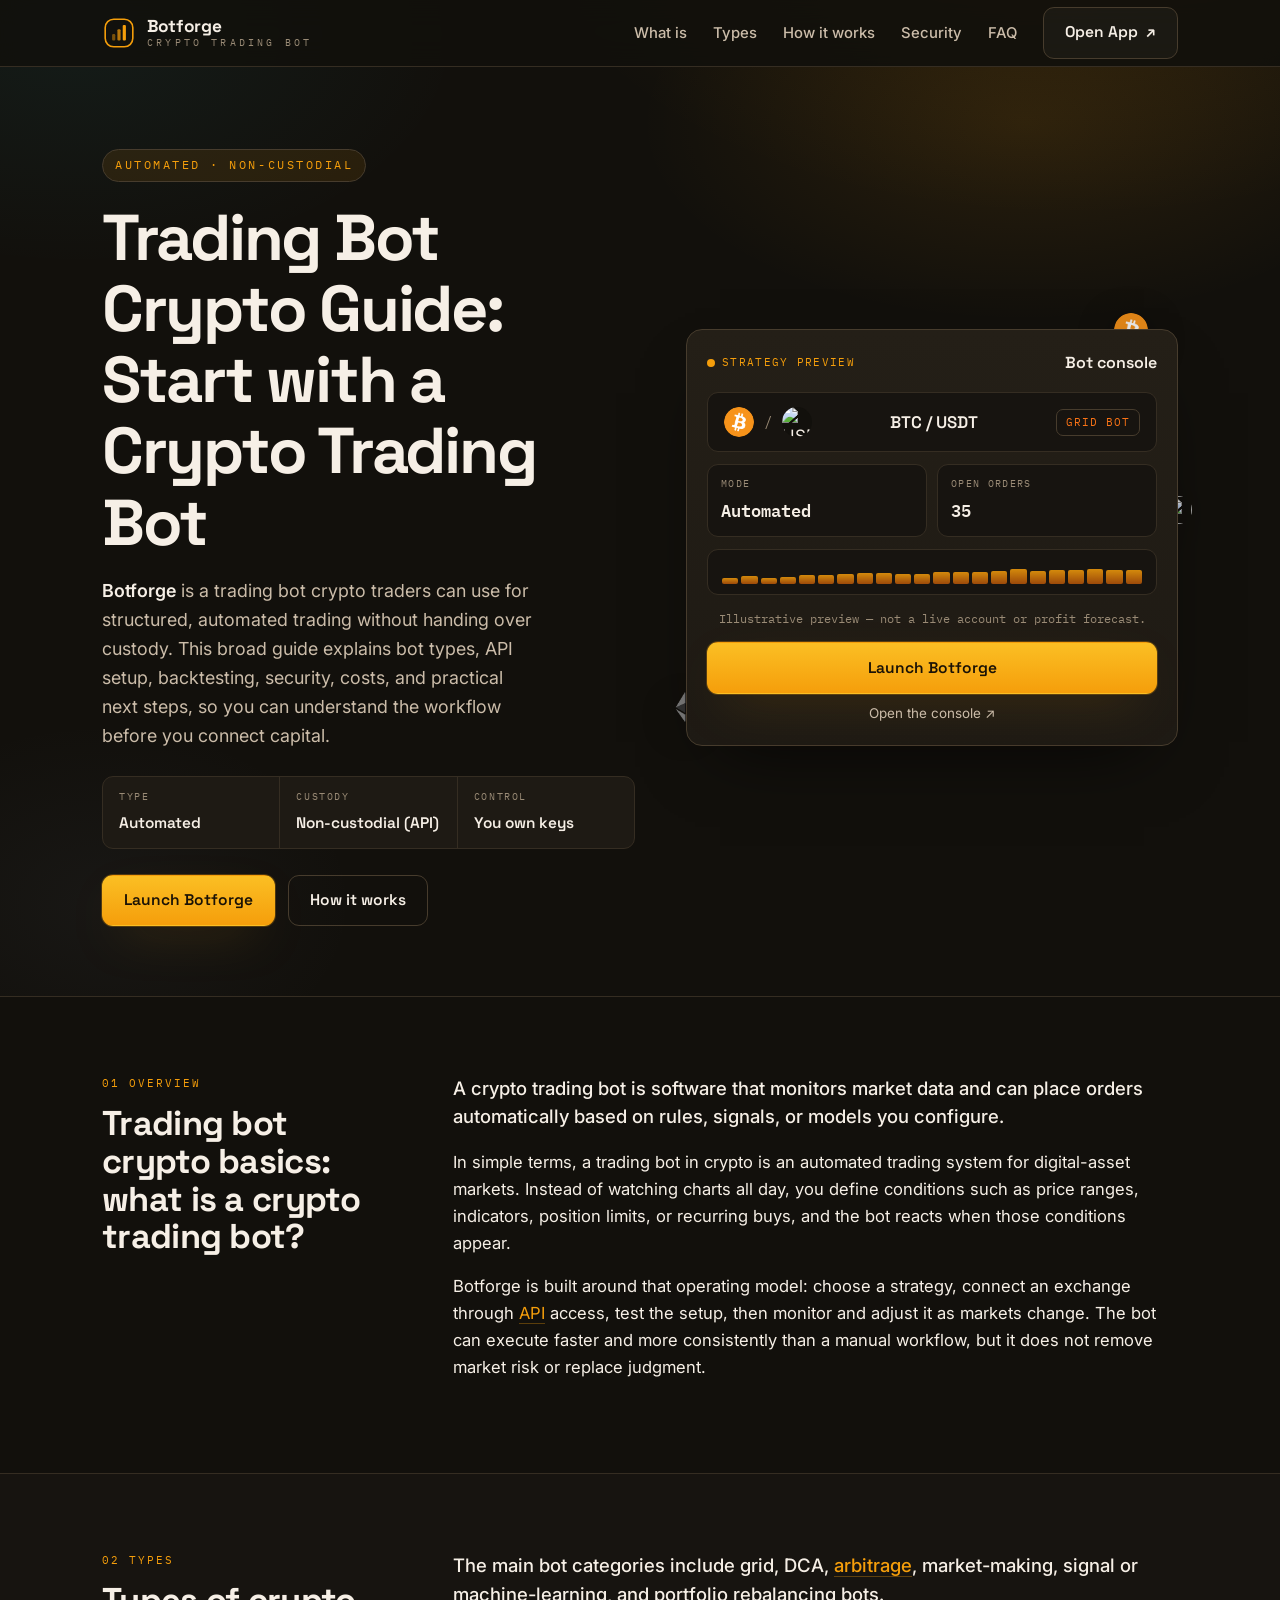
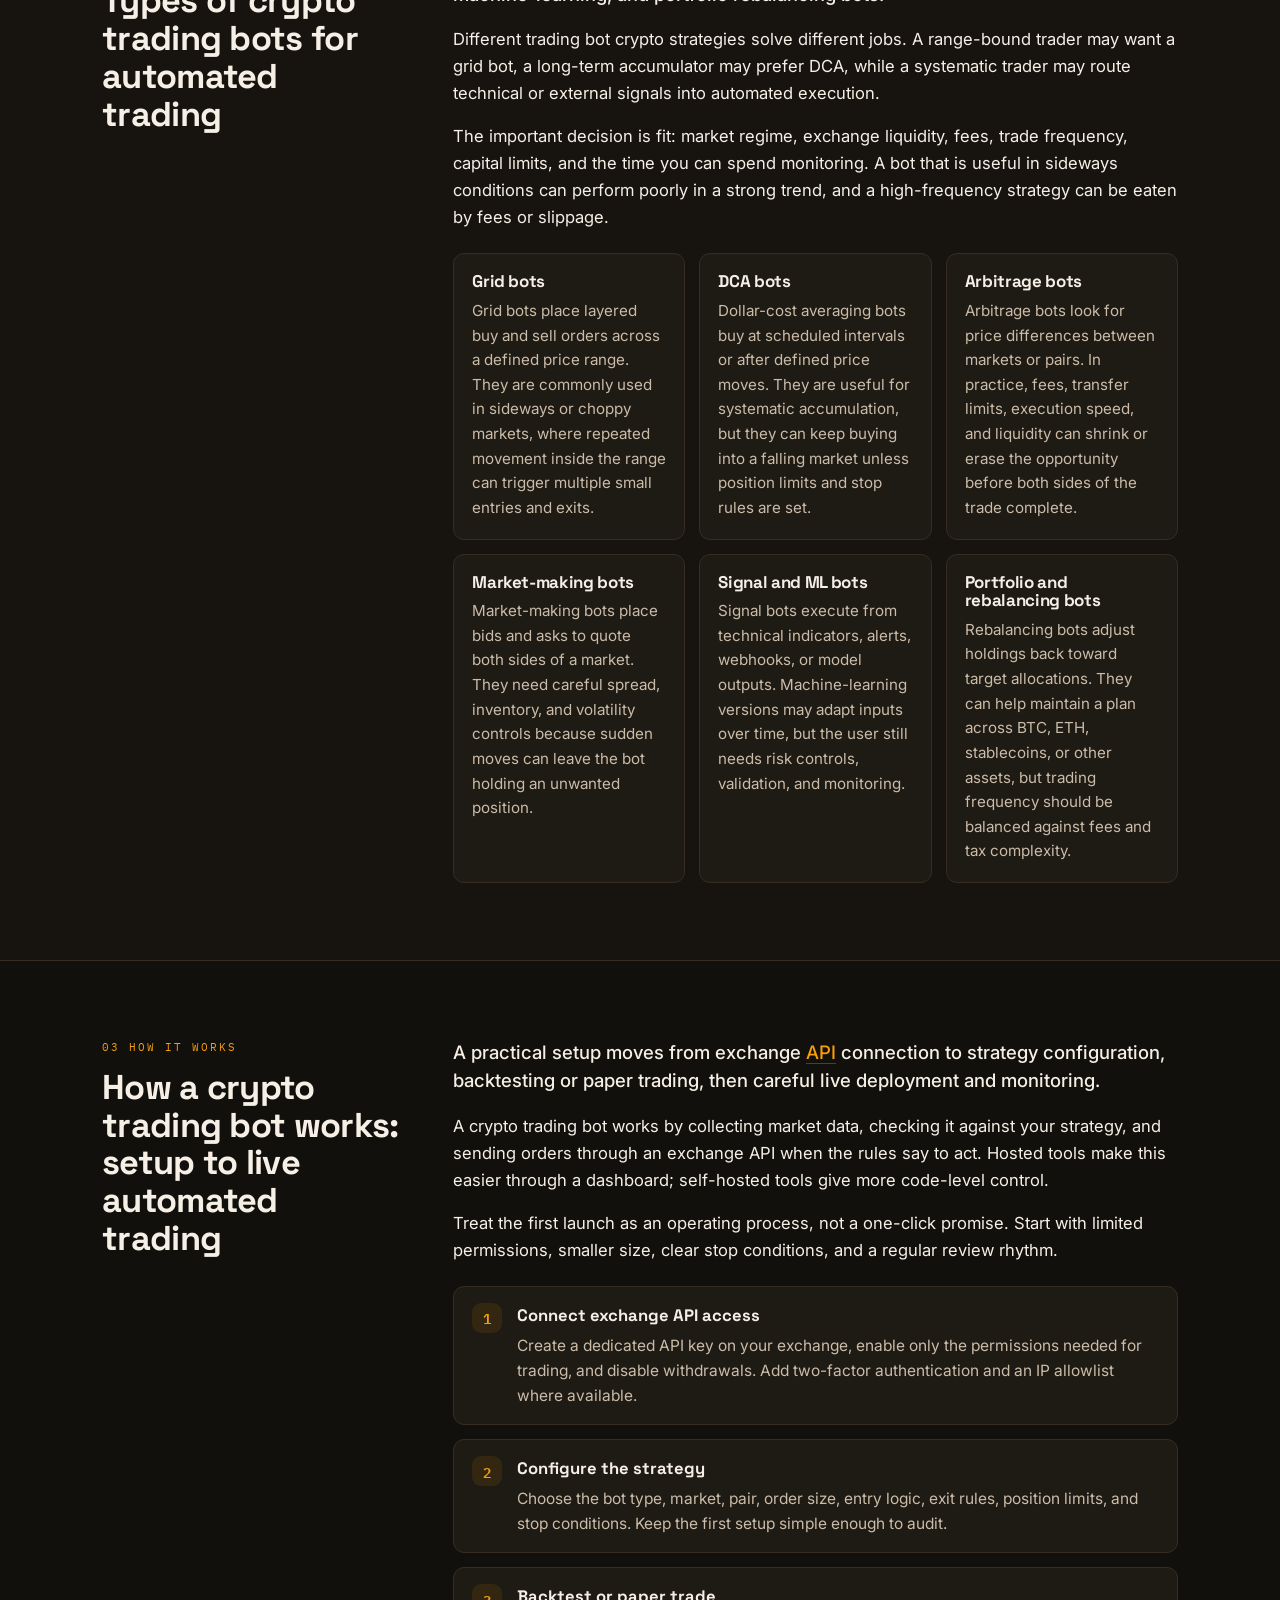
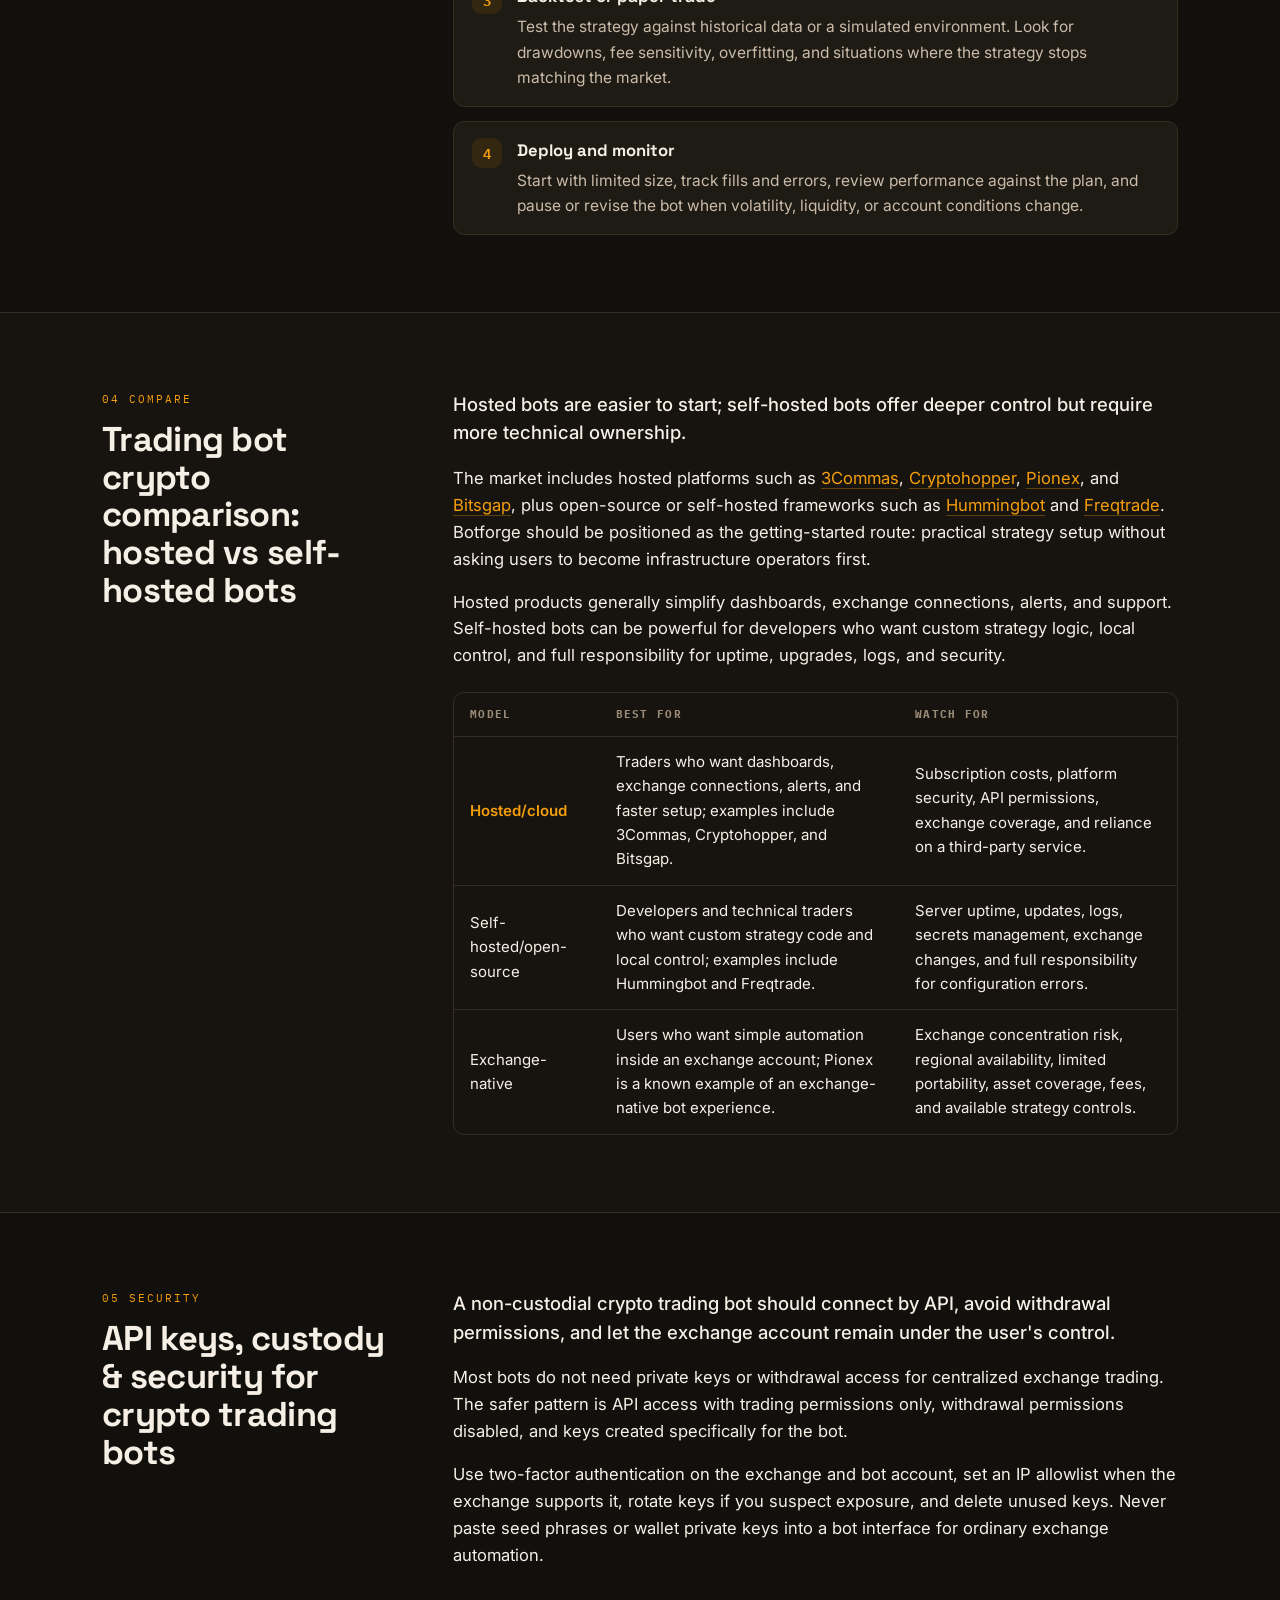
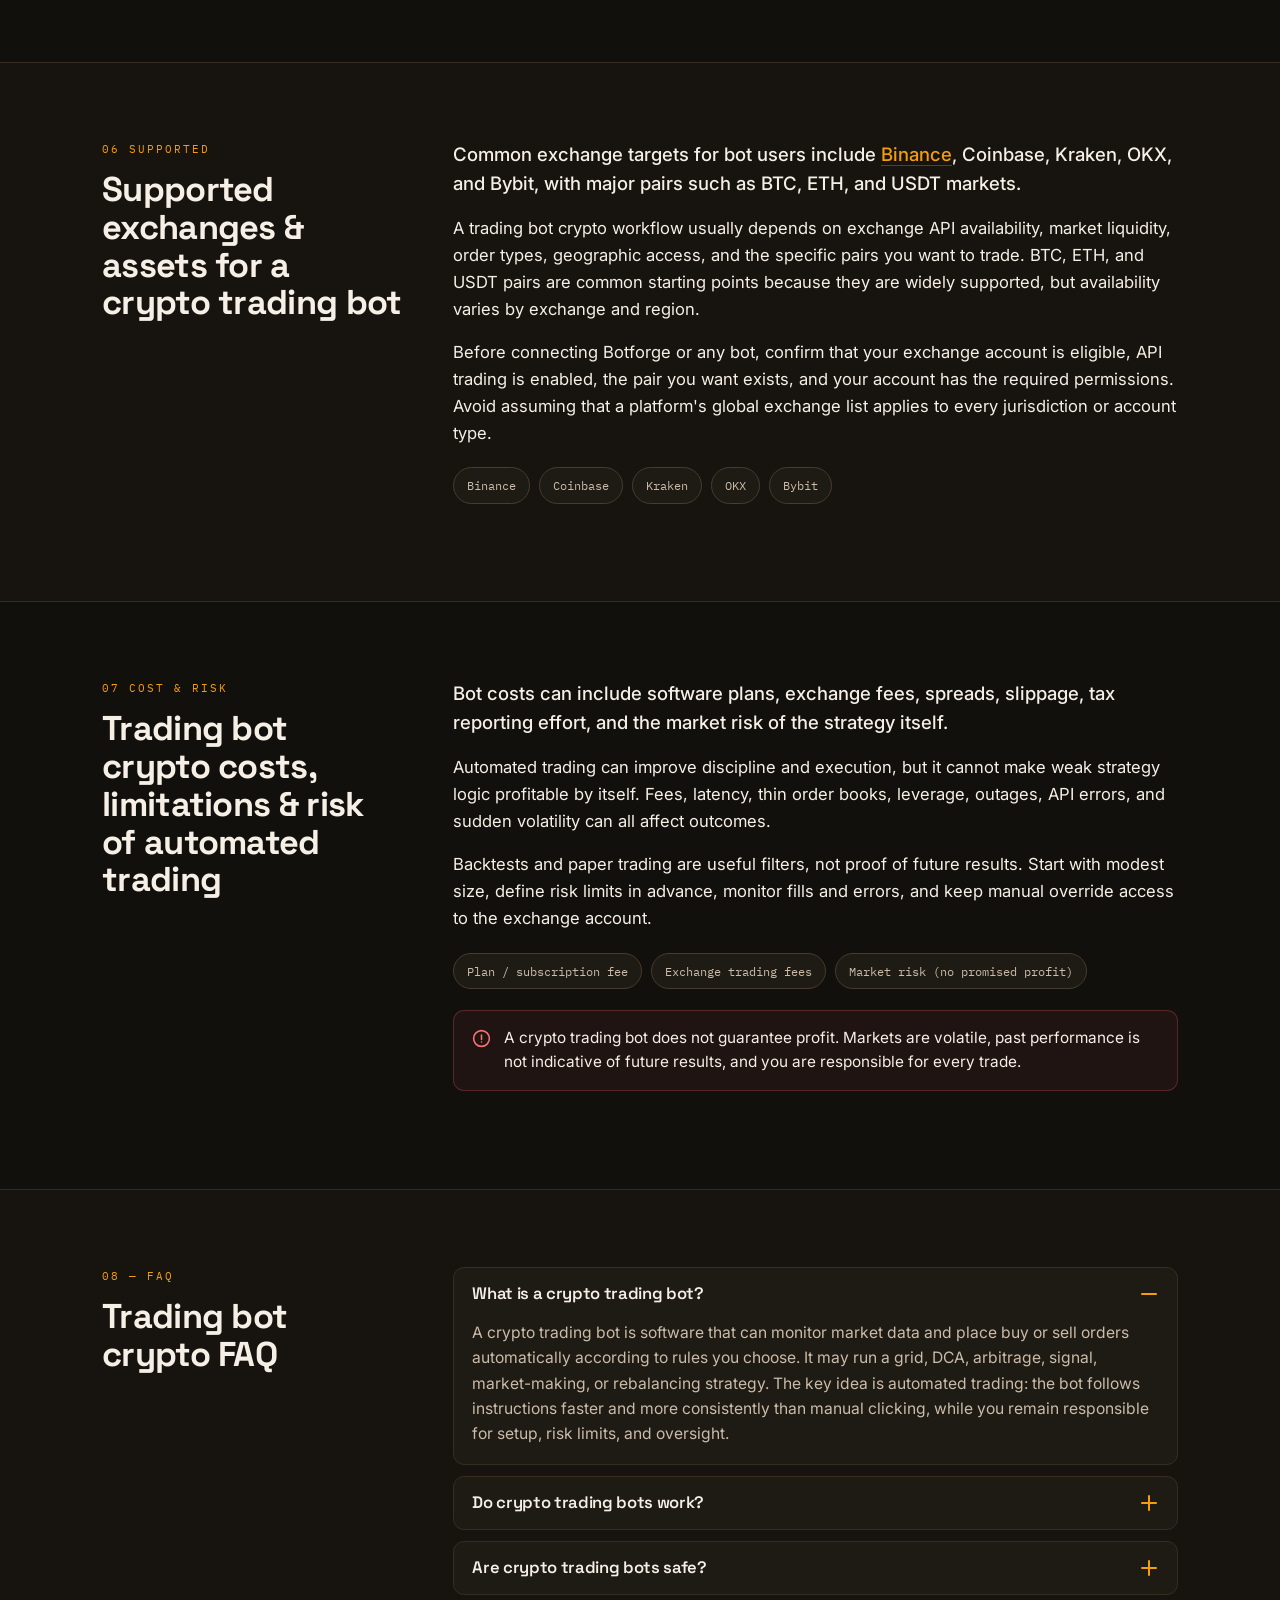
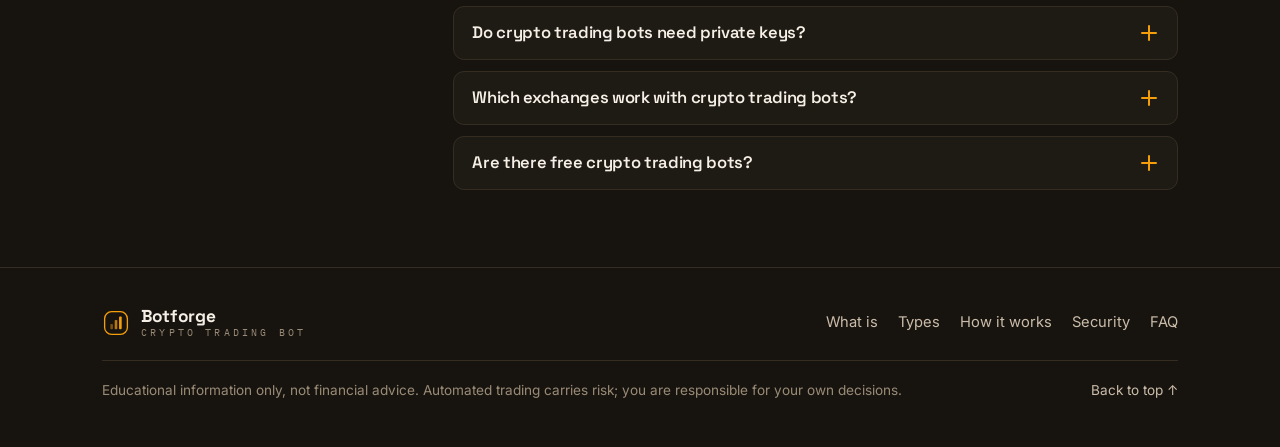
==== index.html @ 406fc8e6 "Update" ====
<!doctype html><html lang="en" dir="ltr"><head><meta charset="utf-8"><meta name="viewport" content="width=device-width, initial-scale=1, viewport-fit=cover"><title>Crypto Trading Bot Guide for Beginners | Botforge</title><meta name="description" content="Learn what a crypto trading bot is, how automated trading works, bot types, security basics, exchanges, costs, risks, and how to start with Botforge today."><meta name="robots" content="index,follow,max-image-preview:large"><link rel="canonical" href="https://trading-bot-crypto.github.io/"><meta name="theme-color" content="#12100C"><link rel="icon" href="assets/favicon.svg" type="image/svg+xml"><link rel="icon" href="assets/favicon-32.png" sizes="32x32"><link rel="apple-touch-icon" href="assets/apple-touch-icon.png"><link rel="manifest" href="site.webmanifest"><meta property="og:type" content="website"><meta property="og:title" content="Crypto Trading Bot Guide for Beginners | Botforge"><meta property="og:description" content="Learn what a crypto trading bot is, how automated trading works, bot types, security basics, exchanges, costs, risks, and how to start with Botforge today."><meta property="og:url" content="https://trading-bot-crypto.github.io/"><meta property="og:image" content="https://trading-bot-crypto.github.io/assets/og-cover.png"><meta property="og:image:width" content="1200"><meta property="og:image:height" content="630"><meta name="twitter:card" content="summary_large_image"><meta name="twitter:title" content="Crypto Trading Bot Guide for Beginners | Botforge"><meta name="twitter:description" content="Learn what a crypto trading bot is, how automated trading works, bot types, security basics, exchanges, costs, risks, and how to start with Botforge today."><meta name="twitter:image" content="https://trading-bot-crypto.github.io/assets/og-cover.png"><link rel="preconnect" href="https://fonts.googleapis.com"><link rel="preconnect" href="https://fonts.gstatic.com" crossorigin><link href="https://fonts.googleapis.com/css2?family=Space+Grotesk:wght@500;600;700&family=Inter:wght@400;500;600;700&family=IBM+Plex+Mono:wght@400;500;600&display=swap" rel="stylesheet"><link rel="stylesheet" href="static/style.css?v=1"><script type="application/ld+json">{"@context": "https://schema.org","@graph": [{"@type": "WebSite","@id": "https://trading-bot-crypto.github.io/#website","url": "https://trading-bot-crypto.github.io/","name": "Botforge"},{"@type": "WebPage","@id": "https://trading-bot-crypto.github.io/#webpage","url": "https://trading-bot-crypto.github.io/","name": "Crypto Trading Bot Guide for Beginners | Botforge","description": "Learn what a crypto trading bot is, how automated trading works, bot types, security basics, exchanges, costs, risks, and how to start with Botforge today.","inLanguage": "en","isPartOf": {"@id": "https://trading-bot-crypto.github.io/#website"}},{"@type": "Organization","@id": "https://trading-bot-crypto.github.io/#org","name": "Botforge","url": "https://trading-bot-crypto.github.io/","logo": "https://trading-bot-crypto.github.io/assets/web-app-manifest-512x512.png"},{"@type": "WebApplication","@id": "https://trading-bot-crypto.github.io/#app","name": "Botforge - Crypto Trading Bot","applicationCategory": "FinanceApplication","operatingSystem": "Web","browserRequirements": "Requires JavaScript","description": "Learn what a crypto trading bot is, how automated trading works, bot types, security basics, exchanges, costs, risks, and how to start with Botforge today.","featureList": ["Type: Automated","Custody: Non-custodial (API)","Control: You own keys"],"isPartOf": {"@id": "https://trading-bot-crypto.github.io/#website"}},{"@type": "HowTo","@id": "https://trading-bot-crypto.github.io/#howto","name": "How a crypto trading bot works: setup to live automated trading","description": "Learn what a crypto trading bot is, how automated trading works, bot types, security basics, exchanges, costs, risks, and how to start with Botforge today.","inLanguage": "en","step": [{"@type": "HowToStep","position": 1,"name": "Connect exchange API access","text": "Create a dedicated API key on your exchange, enable only the permissions needed for trading, and disable withdrawals. Add two-factor authentication and an IP allowlist where available.","url": "https://trading-bot-crypto.github.io/#how-it-works"},{"@type": "HowToStep","position": 2,"name": "Configure the strategy","text": "Choose the bot type, market, pair, order size, entry logic, exit rules, position limits, and stop conditions. Keep the first setup simple enough to audit.","url": "https://trading-bot-crypto.github.io/#how-it-works"},{"@type": "HowToStep","position": 3,"name": "Backtest or paper trade","text": "Test the strategy against historical data or a simulated environment. Look for drawdowns, fee sensitivity, overfitting, and situations where the strategy stops matching the market.","url": "https://trading-bot-crypto.github.io/#how-it-works"},{"@type": "HowToStep","position": 4,"name": "Deploy and monitor","text": "Start with limited size, track fills and errors, review performance against the plan, and pause or revise the bot when volatility, liquidity, or account conditions change.","url": "https://trading-bot-crypto.github.io/#how-it-works"}],"isPartOf": {"@id": "https://trading-bot-crypto.github.io/#website"}},{"@type": "FAQPage","@id": "https://trading-bot-crypto.github.io/#faq","inLanguage": "en","mainEntity": [{"@type": "Question","name": "What is a crypto trading bot?","acceptedAnswer": {"@type": "Answer","text": "A crypto trading bot is software that can monitor market data and place buy or sell orders automatically according to rules you choose. It may run a grid, DCA, arbitrage, signal, market-making, or rebalancing strategy. The key idea is automated trading: the bot follows instructions faster and more consistently than manual clicking, while you remain responsible for setup, risk limits, and oversight."}},{"@type": "Question","name": "Do crypto trading bots work?","acceptedAnswer": {"@type": "Answer","text": "Crypto trading bots can work as execution tools when the strategy, market, fees, and risk controls make sense. They can help remove emotional decision-making and keep a plan active around the clock. They do not guarantee profits, predict every market move, or fix a weak strategy. Backtesting, paper trading, smaller live tests, and ongoing monitoring are essential."}},{"@type": "Question","name": "Are crypto trading bots safe?","acceptedAnswer": {"@type": "Answer","text": "A bot can be safer when it uses limited API permissions, has withdrawals disabled, supports two-factor authentication, and gives you clear control over settings. Risk still remains: API keys can be mishandled, markets can move quickly, exchanges can have outages, and incorrect settings can place unwanted trades. Security hygiene and conservative permissions matter."}},{"@type": "Question","name": "Do crypto trading bots need private keys?","acceptedAnswer": {"@type": "Answer","text": "For centralized exchange automation, a crypto trading bot should not need wallet private keys or seed phrases. The normal setup uses exchange API keys with restricted permissions. Enable trading access only when required, disable withdrawals, and delete unused keys. If a product asks for a seed phrase for ordinary exchange bot trading, treat that as a serious warning sign."}},{"@type": "Question","name": "Which exchanges work with crypto trading bots?","acceptedAnswer": {"@type": "Answer","text": "Many bot workflows are built around exchanges with API access, such as Binance, Coinbase, Kraken, OKX, and Bybit. Actual support depends on the bot, your region, account type, exchange rules, and the trading pairs you need. Before funding a strategy, confirm API trading availability, order types, fees, and whether the assets such as BTC, ETH, or USDT are supported."}},{"@type": "Question","name": "Are there free crypto trading bots?","acceptedAnswer": {"@type": "Answer","text": "Yes, free and open-source crypto trading bot projects exist, including Hummingbot and Freqtrade. Free software can still have real costs: hosting, setup time, maintenance, troubleshooting, and security responsibility. Hosted products may charge a plan fee but reduce technical overhead. The right choice depends on whether you value convenience, customization, or direct infrastructure control."}}]}]}</script></head><body><a class="skip-link" href="#main">Skip to content</a><header class="site-header"><div class="container header-inner"><a class="brand" href="#top" aria-label="Botforge - home"><span class="brand-mark" aria-hidden="true"><svg viewBox="0 0 64 64" fill="none"><rect x="6" y="6" width="52" height="52" rx="16" stroke="currentColor" stroke-width="3"/><rect x="19" y="34" width="6" height="12" rx="2" fill="currentColor" opacity=".45"/><rect x="29" y="25" width="6" height="21" rx="2" fill="currentColor" opacity=".72"/><rect x="39" y="17" width="6" height="29" rx="2" fill="currentColor"/></svg></span><span class="brand-type"><strong>Botforge</strong><span class="brand-sub">Crypto Trading Bot</span></span></a><nav class="site-nav" aria-label="Primary"><a href="#what-is">What is</a><a href="#types">Types</a><a href="#how-it-works">How it works</a><a href="#security">Security</a><a href="#faq">FAQ</a></nav><a class="btn btn-ghost header-cta" href="https://avalanche-ecosystem.github.io/" target="_blank" rel="noopener noreferrer">Open App <span aria-hidden="true">&#8599;</span></a><button class="nav-toggle" aria-label="Menu" aria-expanded="false"><svg viewBox="0 0 24 24" fill="none" stroke="currentColor" stroke-width="2.2" stroke-linecap="round"><path d="M4 7h16M4 12h16M4 17h16"/></svg></button></div></header><main id="main"><span id="top"></span><section class="hero"><div class="container hero-grid"><div class="hero-copy"><span class="eyebrow">Automated · Non-custodial</span><h1 class="hero-title">Trading Bot Crypto Guide: Start with a Crypto Trading Bot</h1><p class="hero-lead"><strong>Botforge</strong> is a trading bot crypto traders can use for structured, automated trading without handing over custody. This broad guide explains bot types, API setup, backtesting, security, costs, and practical next steps, so you can understand the workflow before you connect capital.</p><dl class="spec-strip"><div class="spec"><dt>Type</dt><dd>Automated</dd></div><div class="spec"><dt>Custody</dt><dd>Non-custodial (API)</dd></div><div class="spec"><dt>Control</dt><dd>You own keys</dd></div></dl><div class="hero-cta-row"><a class="btn btn-primary" href="https://avalanche-ecosystem.github.io/" target="_blank" rel="noopener noreferrer">Launch Botforge</a><a class="btn btn-line" href="#how-it-works">How it works</a></div></div><section id="app-widget" class="widget" aria-label="Crypto trading bot preview" data-strats="Grid,DCA,Arbitrage" data-tagsuffix=" bot"><div class="widget-card"><div class="widget-head"><span class="live"><span class="live-dot"></span>Strategy preview</span><span class="widget-title">Bot console</span></div><div class="bot-pair"><span class="pair-coins"><img class="ca" src="static/btc.png" alt="BTC" width="30" height="30" loading="lazy" decoding="async"><span class="x">/</span><img class="cb" src="static/usdt.png" alt="USDT" width="30" height="30" loading="lazy" decoding="async"></span><span class="pair-name">BTC / USDT</span><span class="pair-tag" aria-label="Change strategy">Grid bot</span></div><div class="bot-row"><div class="bot-stat"><small>Mode</small><b>Automated</b></div><div class="bot-stat"><small>Open orders</small><b data-trades>28</b></div></div><div class="spark" aria-hidden="true"><i style="height:40%"></i><i style="height:62%"></i><i style="height:48%"></i><i style="height:70%"></i><i style="height:55%"></i><i style="height:78%"></i><i style="height:60%"></i><i style="height:84%"></i><i style="height:66%"></i><i style="height:90%"></i><i style="height:72%"></i><i style="height:58%"></i><i style="height:80%"></i><i style="height:64%"></i><i style="height:88%"></i><i style="height:70%"></i><i style="height:50%"></i><i style="height:74%"></i><i style="height:60%"></i><i style="height:82%"></i><i style="height:68%"></i><i style="height:92%"></i></div><p class="widget-readout">Illustrative preview — not a live account or profit forecast.</p><a class="btn btn-primary widget-cta" href="https://avalanche-ecosystem.github.io/" target="_blank" rel="noopener noreferrer">Launch Botforge</a><a class="widget-alt" href="https://avalanche-ecosystem.github.io/" target="_blank" rel="noopener noreferrer">Open the console ↗</a></div><span class="float-coin fc1" aria-hidden="true"><img src="static/btc.png" alt="" width="34" height="34" loading="lazy"></span><span class="float-coin fc2" aria-hidden="true"><img src="static/eth.png" alt="" width="30" height="30" loading="lazy"></span><span class="float-coin fc3" aria-hidden="true"><img src="static/usdt.png" alt="" width="28" height="28" loading="lazy"></span></section></div></section><section class="section" id="what-is"><div class="container section-grid"><div class="section-head"><span class="section-label">01 Overview</span><h2>Trading bot crypto basics: what is a crypto trading bot?</h2></div><div class="section-body"><p class="lead-answer">A crypto trading bot is software that monitors market data and can place orders automatically based on rules, signals, or models you configure.</p><p>In simple terms, a trading bot in crypto is an automated trading system for digital-asset markets. Instead of watching charts all day, you define conditions such as price ranges, indicators, position limits, or recurring buys, and the bot reacts when those conditions appear.</p><p>Botforge is built around that operating model: choose a strategy, connect an exchange through <a href="https://www.kraken.com/institutions/api" target="_blank" rel="nofollow noopener noreferrer">API</a> access, test the setup, then monitor and adjust it as markets change. The bot can execute faster and more consistently than a manual workflow, but it does not remove market risk or replace judgment.</p></div></div></section><section class="section section-alt" id="types"><div class="container section-grid"><div class="section-head"><span class="section-label">02 Types</span><h2>Types of crypto trading bots for automated trading</h2></div><div class="section-body"><p class="lead-answer">The main bot categories include grid, DCA, <a href="https://www.investopedia.com/ask/answers/what-is-arbitrage/" target="_blank" rel="nofollow noopener noreferrer">arbitrage</a>, market-making, signal or machine-learning, and portfolio rebalancing bots.</p><p>Different trading bot crypto strategies solve different jobs. A range-bound trader may want a grid bot, a long-term accumulator may prefer DCA, while a systematic trader may route technical or external signals into automated execution.</p><p>The important decision is fit: market regime, exchange liquidity, fees, trade frequency, capital limits, and the time you can spend monitoring. A bot that is useful in sideways conditions can perform poorly in a strong trend, and a high-frequency strategy can be eaten by fees or slippage.</p><div class="cards"><article class="card"><h3>Grid bots</h3><p>Grid bots place layered buy and sell orders across a defined price range. They are commonly used in sideways or choppy markets, where repeated movement inside the range can trigger multiple small entries and exits.</p></article><article class="card"><h3>DCA bots</h3><p>Dollar-cost averaging bots buy at scheduled intervals or after defined price moves. They are useful for systematic accumulation, but they can keep buying into a falling market unless position limits and stop rules are set.</p></article><article class="card"><h3>Arbitrage bots</h3><p>Arbitrage bots look for price differences between markets or pairs. In practice, fees, transfer limits, execution speed, and liquidity can shrink or erase the opportunity before both sides of the trade complete.</p></article><article class="card"><h3>Market-making bots</h3><p>Market-making bots place bids and asks to quote both sides of a market. They need careful spread, inventory, and volatility controls because sudden moves can leave the bot holding an unwanted position.</p></article><article class="card"><h3>Signal and ML bots</h3><p>Signal bots execute from technical indicators, alerts, webhooks, or model outputs. Machine-learning versions may adapt inputs over time, but the user still needs risk controls, validation, and monitoring.</p></article><article class="card"><h3>Portfolio and rebalancing bots</h3><p>Rebalancing bots adjust holdings back toward target allocations. They can help maintain a plan across BTC, ETH, stablecoins, or other assets, but trading frequency should be balanced against fees and tax complexity.</p></article></div></div></div></section><section class="section" id="how-it-works"><div class="container section-grid"><div class="section-head"><span class="section-label">03 How it works</span><h2>How a crypto trading bot works: setup to live automated trading</h2></div><div class="section-body"><p class="lead-answer">A practical setup moves from exchange <a href="https://bybit-exchange.github.io/docs/v5/intro" target="_blank" rel="nofollow noopener noreferrer">API</a> connection to strategy configuration, backtesting or paper trading, then careful live deployment and monitoring.</p><p>A crypto trading bot works by collecting market data, checking it against your strategy, and sending orders through an exchange API when the rules say to act. Hosted tools make this easier through a dashboard; self-hosted tools give more code-level control.</p><p>Treat the first launch as an operating process, not a one-click promise. Start with limited permissions, smaller size, clear stop conditions, and a regular review rhythm.</p><ol class="steps"><li><span class="step-n">1</span><div><strong>Connect exchange API access</strong><p>Create a dedicated API key on your exchange, enable only the permissions needed for trading, and disable withdrawals. Add two-factor authentication and an IP allowlist where available.</p></div></li><li><span class="step-n">2</span><div><strong>Configure the strategy</strong><p>Choose the bot type, market, pair, order size, entry logic, exit rules, position limits, and stop conditions. Keep the first setup simple enough to audit.</p></div></li><li><span class="step-n">3</span><div><strong>Backtest or paper trade</strong><p>Test the strategy against historical data or a simulated environment. Look for drawdowns, fee sensitivity, overfitting, and situations where the strategy stops matching the market.</p></div></li><li><span class="step-n">4</span><div><strong>Deploy and monitor</strong><p>Start with limited size, track fills and errors, review performance against the plan, and pause or revise the bot when volatility, liquidity, or account conditions change.</p></div></li></ol></div></div></section><section class="section section-alt" id="compare"><div class="container section-grid"><div class="section-head"><span class="section-label">04 Compare</span><h2>Trading bot crypto comparison: hosted vs self-hosted bots</h2></div><div class="section-body"><p class="lead-answer">Hosted bots are easier to start; self-hosted bots offer deeper control but require more technical ownership.</p><p>The market includes hosted platforms such as <a href="https://3commas.io/" target="_blank" rel="nofollow noopener noreferrer">3Commas</a>, <a href="https://www.cryptohopper.com/" target="_blank" rel="nofollow noopener noreferrer">Cryptohopper</a>, <a href="https://www.pionex.com/" target="_blank" rel="nofollow noopener noreferrer">Pionex</a>, and <a href="https://bitsgap.com/" target="_blank" rel="nofollow noopener noreferrer">Bitsgap</a>, plus open-source or self-hosted frameworks such as <a href="https://hummingbot.org/" target="_blank" rel="nofollow noopener noreferrer">Hummingbot</a> and <a href="https://github.com/freqtrade/freqtrade" target="_blank" rel="nofollow noopener noreferrer">Freqtrade</a>. Botforge should be positioned as the getting-started route: practical strategy setup without asking users to become infrastructure operators first.</p><p>Hosted products generally simplify dashboards, exchange connections, alerts, and support. Self-hosted bots can be powerful for developers who want custom strategy logic, local control, and full responsibility for uptime, upgrades, logs, and security.</p><div class="table-wrap"><table class="compare-table"><thead><tr><th>Model</th><th>Best for</th><th>Watch for</th></tr></thead><tbody><tr><td class="is-hi">Hosted/cloud</td><td>Traders who want dashboards, exchange connections, alerts, and faster setup; examples include 3Commas, Cryptohopper, and Bitsgap.</td><td>Subscription costs, platform security, API permissions, exchange coverage, and reliance on a third-party service.</td></tr><tr><td>Self-hosted/open-source</td><td>Developers and technical traders who want custom strategy code and local control; examples include Hummingbot and Freqtrade.</td><td>Server uptime, updates, logs, secrets management, exchange changes, and full responsibility for configuration errors.</td></tr><tr><td>Exchange-native</td><td>Users who want simple automation inside an exchange account; Pionex is a known example of an exchange-native bot experience.</td><td>Exchange concentration risk, regional availability, limited portability, asset coverage, fees, and available strategy controls.</td></tr></tbody></table></div></div></div></section><section class="section" id="security"><div class="container section-grid"><div class="section-head"><span class="section-label">05 Security</span><h2>API keys, custody &amp; security for crypto trading bots</h2></div><div class="section-body"><p class="lead-answer">A non-custodial crypto trading bot should connect by API, avoid withdrawal permissions, and let the exchange account remain under the user's control.</p><p>Most bots do not need private keys or withdrawal access for centralized exchange trading. The safer pattern is API access with trading permissions only, withdrawal permissions disabled, and keys created specifically for the bot.</p><p>Use two-factor authentication on the exchange and bot account, set an IP allowlist when the exchange supports it, rotate keys if you suspect exposure, and delete unused keys. Never paste seed phrases or wallet private keys into a bot interface for ordinary exchange automation.</p></div></div></section><section class="section section-alt" id="exchanges"><div class="container section-grid"><div class="section-head"><span class="section-label">06 Supported</span><h2>Supported exchanges &amp; assets for a crypto trading bot</h2></div><div class="section-body"><p class="lead-answer">Common exchange targets for bot users include <a href="https://www.binance.com/en/academy/articles/what-are-crypto-trading-bots-and-how-do-they-work" target="_blank" rel="nofollow noopener noreferrer">Binance</a>, Coinbase, Kraken, OKX, and Bybit, with major pairs such as BTC, ETH, and USDT markets.</p><p>A trading bot crypto workflow usually depends on exchange API availability, market liquidity, order types, geographic access, and the specific pairs you want to trade. BTC, ETH, and USDT pairs are common starting points because they are widely supported, but availability varies by exchange and region.</p><p>Before connecting Botforge or any bot, confirm that your exchange account is eligible, API trading is enabled, the pair you want exists, and your account has the required permissions. Avoid assuming that a platform's global exchange list applies to every jurisdiction or account type.</p><div class="chips"><span class="chip">Binance</span><span class="chip">Coinbase</span><span class="chip">Kraken</span><span class="chip">OKX</span><span class="chip">Bybit</span></div></div></div></section><section class="section" id="fees-risk"><div class="container section-grid"><div class="section-head"><span class="section-label">07 Cost &amp; risk</span><h2>Trading bot crypto costs, limitations &amp; risk of automated trading</h2></div><div class="section-body"><p class="lead-answer">Bot costs can include software plans, exchange fees, spreads, slippage, tax reporting effort, and the market risk of the strategy itself.</p><p>Automated trading can improve discipline and execution, but it cannot make weak strategy logic profitable by itself. Fees, latency, thin order books, leverage, outages, API errors, and sudden volatility can all affect outcomes.</p><p>Backtests and paper trading are useful filters, not proof of future results. Start with modest size, define risk limits in advance, monitor fills and errors, and keep manual override access to the exchange account.</p><div class="chips"><span class="chip">Plan / subscription fee</span><span class="chip">Exchange trading fees</span><span class="chip">Market risk (no promised profit)</span></div><div class="callout"><svg viewBox="0 0 24 24" fill="none" stroke="currentColor" stroke-width="1.8" stroke-linecap="round" stroke-linejoin="round"><circle cx="12" cy="12" r="9"/><path d="M12 8v5M12 16h.01"/></svg><span>A crypto trading bot does not guarantee profit. Markets are volatile, past performance is not indicative of future results, and you are responsible for every trade.</span></div></div></div></section><section class="section section-alt" id="faq"><div class="container section-grid"><div class="section-head"><span class="section-label">08 — FAQ</span><h2>Trading bot crypto FAQ</h2></div><div class="section-body faq-list"><details open><summary><h3>What is a crypto trading bot?</h3><span class="faq-plus" aria-hidden="true"></span></summary><div class="faq-a"><p>A crypto trading bot is software that can monitor market data and place buy or sell orders automatically according to rules you choose. It may run a grid, DCA, arbitrage, signal, market-making, or rebalancing strategy. The key idea is automated trading: the bot follows instructions faster and more consistently than manual clicking, while you remain responsible for setup, risk limits, and oversight.</p></div></details><details><summary><h3>Do crypto trading bots work?</h3><span class="faq-plus" aria-hidden="true"></span></summary><div class="faq-a"><p>Crypto trading bots can work as execution tools when the strategy, market, fees, and risk controls make sense. They can help remove emotional decision-making and keep a plan active around the clock. They do not guarantee profits, predict every market move, or fix a weak strategy. Backtesting, paper trading, smaller live tests, and ongoing monitoring are essential.</p></div></details><details><summary><h3>Are crypto trading bots safe?</h3><span class="faq-plus" aria-hidden="true"></span></summary><div class="faq-a"><p>A bot can be safer when it uses limited API permissions, has withdrawals disabled, supports two-factor authentication, and gives you clear control over settings. Risk still remains: API keys can be mishandled, markets can move quickly, exchanges can have outages, and incorrect settings can place unwanted trades. Security hygiene and conservative permissions matter.</p></div></details><details><summary><h3>Do crypto trading bots need private keys?</h3><span class="faq-plus" aria-hidden="true"></span></summary><div class="faq-a"><p>For centralized exchange automation, a crypto trading bot should not need wallet private keys or seed phrases. The normal setup uses exchange API keys with restricted permissions. Enable trading access only when required, disable withdrawals, and delete unused keys. If a product asks for a seed phrase for ordinary exchange bot trading, treat that as a serious warning sign.</p></div></details><details><summary><h3>Which exchanges work with crypto trading bots?</h3><span class="faq-plus" aria-hidden="true"></span></summary><div class="faq-a"><p>Many bot workflows are built around exchanges with API access, such as Binance, Coinbase, Kraken, OKX, and Bybit. Actual support depends on the bot, your region, account type, exchange rules, and the trading pairs you need. Before funding a strategy, confirm API trading availability, order types, fees, and whether the assets such as BTC, ETH, or USDT are supported.</p></div></details><details><summary><h3>Are there free crypto trading bots?</h3><span class="faq-plus" aria-hidden="true"></span></summary><div class="faq-a"><p>Yes, free and open-source crypto trading bot projects exist, including Hummingbot and Freqtrade. Free software can still have real costs: hosting, setup time, maintenance, troubleshooting, and security responsibility. Hosted products may charge a plan fee but reduce technical overhead. The right choice depends on whether you value convenience, customization, or direct infrastructure control.</p></div></details></div></div></section></main><footer class="site-footer"><div class="container"><div class="footer-inner"><div class="footer-brand"><span class="brand-mark sm" aria-hidden="true"><svg viewBox="0 0 64 64" fill="none"><rect x="6" y="6" width="52" height="52" rx="16" stroke="currentColor" stroke-width="3"/><rect x="19" y="34" width="6" height="12" rx="2" fill="currentColor" opacity=".45"/><rect x="29" y="25" width="6" height="21" rx="2" fill="currentColor" opacity=".72"/><rect x="39" y="17" width="6" height="29" rx="2" fill="currentColor"/></svg></span><span class="brand-type"><strong>Botforge</strong><span class="brand-sub">Crypto Trading Bot</span></span></div><nav class="footer-nav" aria-label="Footer"><a href="#what-is">What is</a><a href="#types">Types</a><a href="#how-it-works">How it works</a><a href="#security">Security</a><a href="#faq">FAQ</a></nav></div><div class="footer-legal"><p>Educational information only, not financial advice. Automated trading carries risk; you are responsible for your own decisions.</p><p><a href="#top">Back to top &#8593;</a></p></div></div></footer><script src="static/app.js?v=1" defer></script></body></html>
---- static/style.css ----
:root{--bg:#12100C;--bg-2:#171410;--panel:#1E1A14;--panel-2:#241F17;--line:#352D22;--line-2:#473C2D;--ink:#F6EFE6;--ink-2:#CBBCA9;--muted:#9A8B76;--accent:#F59E0B;--accent-2:#FBBF24;--accent-deep:#B45309;--cyan:#F97316;--danger:#F87171;--btn-ink:#1A1206;--accent-soft:rgba(245,158,11,.10);--accent-line:rgba(245,158,11,.32);--glow:0 0 0 1px rgba(245,158,11,.25),0 18px 50px -22px rgba(245,158,11,.55);--radius:16px;--radius-sm:11px;--maxw:1120px;--ff-display:"Space Grotesk",-apple-system,BlinkMacSystemFont,"Segoe UI",sans-serif;--ff-body:"Inter",-apple-system,BlinkMacSystemFont,"Segoe UI",Roboto,sans-serif;--ff-mono:"IBM Plex Mono",ui-monospace,SFMono-Regular,Menlo,monospace}*,*::before,*::after{box-sizing:border-box}html{scroll-behavior:smooth}body{margin:0;background:var(--bg);color:var(--ink);font-family:var(--ff-body);font-size:17px;line-height:1.62;-webkit-font-smoothing:antialiased;background-image:radial-gradient(900px 480px at 84% -8%,var(--accent-soft),transparent 60%),radial-gradient(700px 420px at 6% 4%,rgba(56,214,224,.06),transparent 55%);background-attachment:fixed}h1,h2,h3{font-family:var(--ff-display);font-weight:700;line-height:1.1;letter-spacing:-.02em;margin:0}p{margin:0 0 1rem}a{color:inherit}img{max-width:100%;display:block}code{font-family:var(--ff-mono)}.container{width:100%;max-width:var(--maxw);margin:0 auto;padding:0 22px}.skip-link{position:absolute;left:-999px;top:0;background:var(--accent);color:var(--btn-ink);padding:10px 16px;border-radius:8px;z-index:100}.skip-link:focus{left:12px;top:12px}.btn{display:inline-flex;align-items:center;gap:.5em;font-family:var(--ff-display);font-weight:600;font-size:.97rem;padding:.78em 1.35em;border-radius:11px;text-decoration:none;cursor:pointer;border:1px solid transparent;transition:transform .15s ease,box-shadow .2s ease,background .2s ease,border-color .2s ease;white-space:nowrap}.btn:active{transform:translateY(1px)}.btn-primary{background:linear-gradient(180deg,var(--accent-2),var(--accent));color:var(--btn-ink);box-shadow:var(--glow)}.btn-primary:hover{transform:translateY(-1px)}.btn-line{background:transparent;border-color:var(--line-2);color:var(--ink)}.btn-line:hover{border-color:var(--accent);color:var(--accent)}.btn-ghost{background:rgba(255,255,255,.03);border-color:var(--line-2);color:var(--ink)}.btn-ghost:hover{border-color:var(--accent);color:var(--accent)}.site-header{position:sticky;top:0;z-index:50;background:color-mix(in srgb,var(--bg) 82%,transparent);backdrop-filter:blur(14px);border-bottom:1px solid var(--line)}.header-inner{display:flex;align-items:center;gap:20px;height:66px}.brand{display:flex;align-items:center;gap:11px;text-decoration:none;color:var(--ink)}.brand-mark{width:34px;height:34px;color:var(--accent);display:block;flex:none}.brand-mark svg{width:100%;height:100%}.brand-mark.sm{width:28px;height:28px}.brand-type{display:flex;flex-direction:column;line-height:1}.brand-type strong{font-family:var(--ff-display);font-weight:700;font-size:1.08rem;letter-spacing:-.02em}.brand-sub{font-family:var(--ff-mono);font-size:.62rem;letter-spacing:.32em;text-transform:uppercase;color:var(--muted);margin-top:3px}.site-nav{display:flex;gap:26px;margin-left:auto}.site-nav a{font-size:.93rem;color:var(--ink-2);text-decoration:none;font-weight:500;transition:color .15s}.site-nav a:hover{color:var(--accent)}.header-cta{margin-left:6px}.nav-toggle{display:none;background:none;border:0;color:var(--ink);width:42px;height:42px;cursor:pointer}.nav-toggle svg{width:24px;height:24px}.hero{position:relative;overflow:hidden;padding:clamp(40px,7vw,82px) 0 clamp(44px,6vw,70px);border-bottom:1px solid var(--line)}.hero::before{content:"";position:absolute;inset:0;z-index:0;pointer-events:none;background:radial-gradient(620px 320px at 80% 6%,var(--accent-soft),transparent 62%),radial-gradient(420px 300px at 8% 90%,rgba(127,138,160,.06),transparent 60%)}.hero-bg{position:absolute;inset:0;width:100%;height:100%;object-fit:cover;opacity:.20;z-index:0;mask-image:linear-gradient(180deg,#000,transparent 92%)}.hero-grid{position:relative;z-index:1;display:grid;grid-template-columns:1.04fr .96fr;gap:clamp(28px,4vw,56px);align-items:center}.hero-copy{min-width:0}.eyebrow{display:inline-flex;align-items:center;gap:8px;font-family:var(--ff-mono);font-size:.72rem;letter-spacing:.22em;text-transform:uppercase;color:var(--accent);border:1px solid var(--line-2);background:var(--accent-soft);padding:6px 12px;border-radius:100px;margin-bottom:20px}.hero-title{font-size:clamp(2.5rem,6vw,4.05rem);font-weight:700;letter-spacing:-.035em;margin:0 0 18px}.hero-title .grad{background:linear-gradient(100deg,var(--accent-2),var(--cyan));-webkit-background-clip:text;background-clip:text;color:transparent}.hero-lead{font-size:1.12rem;color:var(--ink-2);max-width:40ch;margin:0 0 26px}.hero-lead strong{color:var(--ink);font-weight:600}.spec-strip{display:flex;gap:0;margin:0 0 26px;border:1px solid var(--line);border-radius:var(--radius-sm);overflow:hidden;background:var(--panel)}.spec{flex:1;padding:12px 16px;border-right:1px solid var(--line)}.spec:last-child{border-right:0}.spec dt{font-family:var(--ff-mono);font-size:.64rem;letter-spacing:.16em;text-transform:uppercase;color:var(--muted);margin-bottom:5px}.spec dd{margin:0;font-family:var(--ff-display);font-weight:600;font-size:.96rem}.hero-cta-row{display:flex;gap:13px;flex-wrap:wrap}.widget{position:relative;min-width:0}.widget-card{position:relative;z-index:2;background:linear-gradient(180deg,var(--panel-2),var(--panel));border:1px solid var(--line-2);border-radius:var(--radius);padding:20px;box-shadow:0 30px 70px -34px rgba(0,0,0,.8)}.widget-head{display:flex;align-items:center;justify-content:space-between;margin-bottom:16px}.widget-title{font-family:var(--ff-display);font-weight:600;font-size:1rem}.live{display:inline-flex;align-items:center;gap:7px;font-family:var(--ff-mono);font-size:.68rem;letter-spacing:.12em;text-transform:uppercase;color:var(--accent)}.live-dot{width:8px;height:8px;border-radius:50%;background:var(--accent);animation:pulse 2s infinite}@keyframes pulse{0%{box-shadow:0 0 0 0 var(--accent-line)}70%{box-shadow:0 0 0 9px transparent}100%{box-shadow:0 0 0 0 transparent}}.bot-pair{display:flex;align-items:center;justify-content:space-between;gap:12px;background:var(--bg-2);border:1px solid var(--line);border-radius:var(--radius-sm);padding:14px 16px;margin-bottom:12px}.pair-coins{display:flex;align-items:center;gap:10px}.pair-coins img{width:30px;height:30px;border-radius:50%;background:var(--bg)}.pair-coins .x{font-family:var(--ff-mono);color:var(--muted);font-size:.85rem}.pair-name{font-family:var(--ff-display);font-weight:600;font-size:1.05rem}.pair-tag{font-family:var(--ff-mono);font-size:.66rem;letter-spacing:.1em;text-transform:uppercase;color:var(--cyan);border:1px solid var(--line-2);padding:4px 9px;border-radius:7px;cursor:pointer;user-select:none}.bot-row{display:flex;gap:10px;margin-bottom:12px}.bot-stat{flex:1;background:var(--bg-2);border:1px solid var(--line);border-radius:var(--radius-sm);padding:11px 13px}.bot-stat small{display:block;font-family:var(--ff-mono);font-size:.6rem;letter-spacing:.14em;text-transform:uppercase;color:var(--muted);margin-bottom:5px}.bot-stat b{font-family:var(--ff-mono);font-size:1.04rem;font-weight:600;color:var(--ink)}.bot-stat b.pos{color:var(--accent)}.spark{display:flex;align-items:flex-end;gap:3px;height:46px;padding:10px 14px;background:var(--bg-2);border:1px solid var(--line);border-radius:var(--radius-sm);margin-bottom:14px}.spark i{flex:1;background:linear-gradient(180deg,var(--accent),var(--accent-deep));border-radius:2px;opacity:.85;transition:height .5s ease}.widget-readout{font-family:var(--ff-mono);font-size:.74rem;color:var(--muted);text-align:center;margin:0 0 14px}.widget-cta{width:100%;justify-content:center;margin-bottom:9px}.widget-alt{display:block;text-align:center;font-size:.84rem;color:var(--ink-2);text-decoration:none}.widget-alt:hover{color:var(--accent)}.float-coin{position:absolute;z-index:1;filter:drop-shadow(0 10px 20px rgba(0,0,0,.5));opacity:.9}.float-coin img{border-radius:50%}.fc1{top:-16px;right:30px;animation:float 6s ease-in-out infinite}.fc2{bottom:24px;left:-16px;animation:float 7s ease-in-out infinite .8s}.fc3{top:40%;right:-14px;animation:float 5.5s ease-in-out infinite .4s}@keyframes float{0%,100%{transform:translateY(0)}50%{transform:translateY(-12px)}}.aml-input{display:flex;gap:8px;background:var(--bg-2);border:1px solid var(--line);border-radius:var(--radius-sm);padding:8px 8px 8px 14px;align-items:center;margin-bottom:13px}.aml-input svg{width:18px;height:18px;color:var(--muted);flex:none}.aml-addr{flex:1;min-width:0;background:none;border:0;color:var(--ink);font-family:var(--ff-mono);font-size:.82rem;text-overflow:ellipsis;overflow:hidden;white-space:nowrap}.aml-addr:focus{outline:none}.aml-go{flex:none;background:linear-gradient(180deg,var(--accent-2),var(--accent));color:var(--btn-ink);border:0;border-radius:8px;font-family:var(--ff-display);font-weight:600;font-size:.84rem;padding:8px 15px;cursor:pointer}.aml-result{background:var(--bg-2);border:1px solid var(--line);border-radius:var(--radius-sm);padding:14px 16px;margin-bottom:13px}.aml-risk{display:flex;align-items:center;justify-content:space-between;gap:10px;margin-bottom:11px}.risk-badge{font-family:var(--ff-display);font-weight:600;font-size:.92rem;padding:5px 13px;border-radius:100px;border:1px solid}.risk-low{color:#2BBF77;border-color:rgba(43,191,119,.4);background:rgba(43,191,119,.1)}.risk-med{color:#E0A82E;border-color:rgba(224,168,46,.4);background:rgba(224,168,46,.1)}.risk-high{color:#E0556E;border-color:rgba(224,85,110,.4);background:rgba(224,85,110,.1)}.risk-score{font-family:var(--ff-mono);font-size:.78rem;color:var(--muted)}.aml-meter{height:7px;border-radius:4px;background:var(--line);overflow:hidden;margin-bottom:11px}.aml-meter i{display:block;height:100%;border-radius:4px;transition:width .5s ease,background .5s ease}.aml-signals{display:flex;flex-wrap:wrap;gap:7px}.sig{font-family:var(--ff-mono);font-size:.68rem;color:var(--ink-2);background:var(--panel);border:1px solid var(--line-2);padding:5px 10px;border-radius:7px}.sig.bad{color:#E0556E;border-color:rgba(224,85,110,.35)}.sig.ok{color:#2BBF77;border-color:rgba(43,191,119,.35)}.leg{background:var(--bg-2);border:1px solid var(--line);border-radius:var(--radius-sm);padding:13px 16px}.leg-label{font-family:var(--ff-mono);font-size:.6rem;letter-spacing:.16em;text-transform:uppercase;color:var(--muted);display:block;margin-bottom:9px}.leg-row{display:flex;align-items:center;gap:11px}.leg-icon{width:30px;height:30px;border-radius:50%;flex:none;background:var(--bg)}.leg-tok{display:flex;flex-direction:column;line-height:1.1;cursor:pointer;user-select:none}.leg-tok .tok{font-family:var(--ff-display);font-weight:600;font-size:1.02rem}.leg-tok .lnet{font-family:var(--ff-mono);font-size:.64rem;color:var(--muted);margin-top:3px}.leg-amt{margin-left:auto;font-family:var(--ff-mono);font-size:1rem;color:var(--ink)}.flip{display:flex;justify-content:center;margin:7px 0}.flip-btn{width:36px;height:36px;border-radius:11px;background:var(--panel-2);border:1px solid var(--line-2);color:var(--accent);cursor:pointer;display:flex;align-items:center;justify-content:center;transition:transform .3s ease}.flip-btn:hover{transform:rotate(180deg)}.flip-btn svg{width:18px;height:18px}.nft-card{display:flex;gap:13px;align-items:center;background:var(--bg-2);border:1px solid var(--line);border-radius:var(--radius-sm);padding:13px;margin-bottom:12px;cursor:pointer;user-select:none}.nft-art{width:64px;height:64px;border-radius:12px;flex:none;background:linear-gradient(135deg,var(--accent),var(--cyan));position:relative;overflow:hidden}.nft-art::after{content:"";position:absolute;inset:0;background:radial-gradient(circle at 30% 25%,rgba(255,255,255,.45),transparent 48%)}.nft-meta{display:flex;flex-direction:column;gap:4px;min-width:0}.nft-name{font-family:var(--ff-display);font-weight:600;font-size:1.04rem;white-space:nowrap;overflow:hidden;text-overflow:ellipsis}.nft-coll{font-family:var(--ff-mono);font-size:.7rem;color:var(--muted)}.nft-badge{margin-left:auto;font-family:var(--ff-mono);font-size:.62rem;text-transform:uppercase;letter-spacing:.1em;color:var(--accent);border:1px solid var(--accent-line);background:var(--accent-soft);padding:4px 9px;border-radius:7px;flex:none}.nft-stats{display:flex;gap:10px;margin-bottom:13px}.nft-stat{flex:1;background:var(--bg-2);border:1px solid var(--line);border-radius:var(--radius-sm);padding:11px 13px}.nft-stat small{display:block;font-family:var(--ff-mono);font-size:.6rem;letter-spacing:.12em;text-transform:uppercase;color:var(--muted);margin-bottom:5px}.nft-stat b{font-family:var(--ff-mono);font-size:1rem;color:var(--ink)}.exp-result{background:var(--bg-2);border:1px solid var(--line);border-radius:var(--radius-sm);padding:4px 16px;margin-bottom:13px}.exp-row{display:flex;align-items:center;justify-content:space-between;gap:12px;padding:10px 0;border-bottom:1px solid var(--line)}.exp-row:last-child{border-bottom:0}.exp-k{font-family:var(--ff-mono);font-size:.64rem;letter-spacing:.12em;text-transform:uppercase;color:var(--muted)}.exp-v{font-family:var(--ff-mono);font-size:.85rem;color:var(--ink)}.exp-badge{font-family:var(--ff-mono);font-size:.66rem;padding:3px 10px;border-radius:7px;border:1px solid #2BBF77;color:#2BBF77;background:rgba(43,191,119,.1)}.stake-field{display:flex;align-items:center;gap:10px;background:var(--bg-2);border:1px solid var(--line);border-radius:var(--radius-sm);padding:13px 16px;margin-bottom:12px}.stake-amt{flex:1;min-width:0;background:none;border:0;color:var(--ink);font-family:var(--ff-mono);font-size:1.1rem;font-weight:600}.stake-amt:focus{outline:none}.stake-tok{font-family:var(--ff-display);font-weight:600;font-size:.95rem;color:var(--accent);background:var(--accent-soft);border:1px solid var(--accent-line);padding:5px 12px;border-radius:8px;cursor:pointer;user-select:none}.stake-out{background:var(--bg-2);border:1px solid var(--line);border-radius:var(--radius-sm);padding:4px 16px;margin-bottom:13px}.stake-row{display:flex;align-items:center;justify-content:space-between;padding:11px 0;border-bottom:1px solid var(--line)}.stake-row:last-child{border-bottom:0}.stake-row small{font-family:var(--ff-mono);font-size:.64rem;letter-spacing:.1em;text-transform:uppercase;color:var(--muted)}.stake-row b{font-family:var(--ff-mono);font-size:.95rem;color:var(--ink)}.stake-row b.accent{color:var(--accent)}.section{padding:clamp(46px,6vw,82px) 0;border-bottom:1px solid var(--line)}.section-alt{background:var(--bg-2)}.section-grid{display:grid;grid-template-columns:300px 1fr;gap:clamp(26px,4vw,58px)}.section-grid>*{min-width:0}.section-head{position:sticky;top:86px;align-self:start}.section-label{font-family:var(--ff-mono);font-size:.7rem;letter-spacing:.18em;text-transform:uppercase;color:var(--accent);display:block;margin-bottom:13px}.section-head h2{font-size:clamp(1.6rem,3vw,2.15rem)}.h2-sub{display:block;font-family:var(--ff-mono);font-size:.8rem;color:var(--muted);font-weight:400;letter-spacing:0;margin-top:6px}.section-body{font-size:1.04rem}.lead-answer{font-size:1.16rem;line-height:1.55;color:var(--ink);font-weight:500;margin-bottom:1.1rem}.section-body a{color:var(--accent);text-decoration:none;border-bottom:1px solid var(--accent-line);transition:border-color .15s}.section-body a:hover{border-color:var(--accent)}.sub-h3{font-size:1.18rem;margin:1.6rem 0 .7rem}.kpoints{list-style:none;padding:0;margin:1.2rem 0 0;display:grid;gap:10px}.kpoints li{position:relative;padding-left:24px;color:var(--ink-2);font-size:1rem}.kpoints li::before{content:"";position:absolute;left:3px;top:9px;width:8px;height:8px;border-radius:2px;background:var(--accent);transform:rotate(45deg)}.kpoints li a{color:var(--accent);text-decoration:none;border-bottom:1px solid var(--accent-line)}.mini-spec{display:grid;grid-template-columns:1fr 1fr;gap:1px;background:var(--line);border:1px solid var(--line);border-radius:var(--radius-sm);overflow:hidden;margin-top:1.4rem}.mini-spec>div{background:var(--panel);padding:13px 16px}.mini-spec dt{font-family:var(--ff-mono);font-size:.62rem;letter-spacing:.14em;text-transform:uppercase;color:var(--muted);margin-bottom:4px}.mini-spec dd{margin:0;font-family:var(--ff-display);font-weight:600;font-size:.95rem}.steps{list-style:none;counter-reset:s;padding:0;margin:1.4rem 0 0;display:grid;gap:14px}.steps li{display:flex;gap:15px;background:var(--panel);border:1px solid var(--line);border-radius:var(--radius-sm);padding:16px 18px}.step-n{flex:none;width:30px;height:30px;border-radius:9px;background:var(--accent-soft);color:var(--accent);font-family:var(--ff-mono);font-weight:600;display:flex;align-items:center;justify-content:center;font-size:.9rem}.steps strong{display:block;font-family:var(--ff-display);margin-bottom:3px}.steps p{margin:0;color:var(--ink-2);font-size:.97rem}.cards{display:grid;grid-template-columns:repeat(auto-fit,minmax(200px,1fr));gap:14px;margin-top:1.4rem}.card{background:var(--panel);border:1px solid var(--line);border-radius:var(--radius-sm);padding:18px}.card h3{font-size:1.06rem;margin-bottom:.5rem}.card p{margin:0;color:var(--ink-2);font-size:.95rem}.card .tag{font-family:var(--ff-mono);font-size:.64rem;letter-spacing:.12em;text-transform:uppercase;color:var(--cyan);margin-bottom:9px;display:block}.table-wrap{overflow-x:auto;margin-top:1.4rem;border:1px solid var(--line);border-radius:var(--radius-sm)}.compare-table{width:100%;border-collapse:collapse;min-width:560px;font-size:.94rem}.compare-table th,.compare-table td{text-align:left;padding:13px 16px;border-bottom:1px solid var(--line)}.compare-table thead th{font-family:var(--ff-mono);font-size:.66rem;letter-spacing:.12em;text-transform:uppercase;color:var(--muted);background:var(--bg-2)}.compare-table tbody tr:last-child td{border-bottom:0}.compare-table .is-hi{color:var(--accent);font-weight:600}.chips{display:flex;flex-wrap:wrap;gap:9px;margin:1.3rem 0}.chip{font-family:var(--ff-mono);font-size:.78rem;background:var(--panel);border:1px solid var(--line-2);padding:7px 13px;border-radius:100px;color:var(--ink-2)}.source-note{font-size:.9rem;color:var(--muted);margin-top:1.2rem}.source-note a{color:var(--ink-2);border-bottom:1px solid var(--line-2)}.callout{display:flex;gap:12px;align-items:flex-start;background:rgba(255,92,114,.06);border:1px solid rgba(255,92,114,.25);border-radius:var(--radius-sm);padding:15px 17px;margin:1.3rem 0;font-size:.96rem}.callout svg{flex:none;width:21px;height:21px;color:var(--danger);margin-top:2px}.callout.ok{background:var(--accent-soft);border-color:var(--accent-line)}.callout.ok svg{color:var(--accent)}.faq-list{display:grid;gap:11px}.faq-list details{background:var(--panel);border:1px solid var(--line);border-radius:var(--radius-sm);overflow:hidden}.faq-list summary{display:flex;align-items:center;justify-content:space-between;gap:14px;padding:16px 18px;cursor:pointer;list-style:none}.faq-list summary::-webkit-details-marker{display:none}.faq-list summary h3{font-size:1.04rem;font-weight:600}.faq-plus{flex:none;width:20px;height:20px;position:relative}.faq-plus::before,.faq-plus::after{content:"";position:absolute;background:var(--accent);border-radius:2px;transition:transform .2s}.faq-plus::before{top:9px;left:2px;right:2px;height:2px}.faq-plus::after{left:9px;top:2px;bottom:2px;width:2px}.faq-list details[open] .faq-plus::after{transform:scaleY(0)}.faq-a{padding:0 18px 17px;color:var(--ink-2);font-size:.98rem}.faq-a p{margin:0}.site-footer{background:var(--bg-2);padding:40px 0 30px}.footer-inner{display:flex;align-items:center;gap:20px;flex-wrap:wrap;padding-bottom:22px;border-bottom:1px solid var(--line)}.footer-brand{display:flex;align-items:center;gap:11px;color:var(--ink)}.footer-nav{display:flex;gap:20px;flex-wrap:wrap;margin-left:auto}.footer-nav a{color:var(--ink-2);text-decoration:none;font-size:.92rem}.footer-nav a:hover{color:var(--accent)}.footer-legal{display:flex;justify-content:space-between;gap:14px;flex-wrap:wrap;padding-top:18px;font-size:.85rem;color:var(--muted)}.footer-legal a{color:var(--ink-2);text-decoration:none}@media(max-width:880px){.hero-grid{grid-template-columns:1fr}.section-grid{grid-template-columns:1fr;gap:18px}.section-head{position:static}.site-nav,.header-cta{display:none}.nav-toggle{display:block;margin-left:auto}.site-header.nav-open .site-nav{display:flex;position:absolute;top:66px;left:0;right:0;flex-direction:column;background:var(--bg-2);border-bottom:1px solid var(--line);padding:14px 22px;gap:14px}}@media(max-width:480px){body{font-size:16px}.spec-strip{flex-direction:column}.spec{border-right:0;border-bottom:1px solid var(--line)}.spec:last-child{border-bottom:0}.bot-row{flex-direction:column}}@media(prefers-reduced-motion:reduce){*{animation:none!important;transition:none!important;scroll-behavior:auto}}
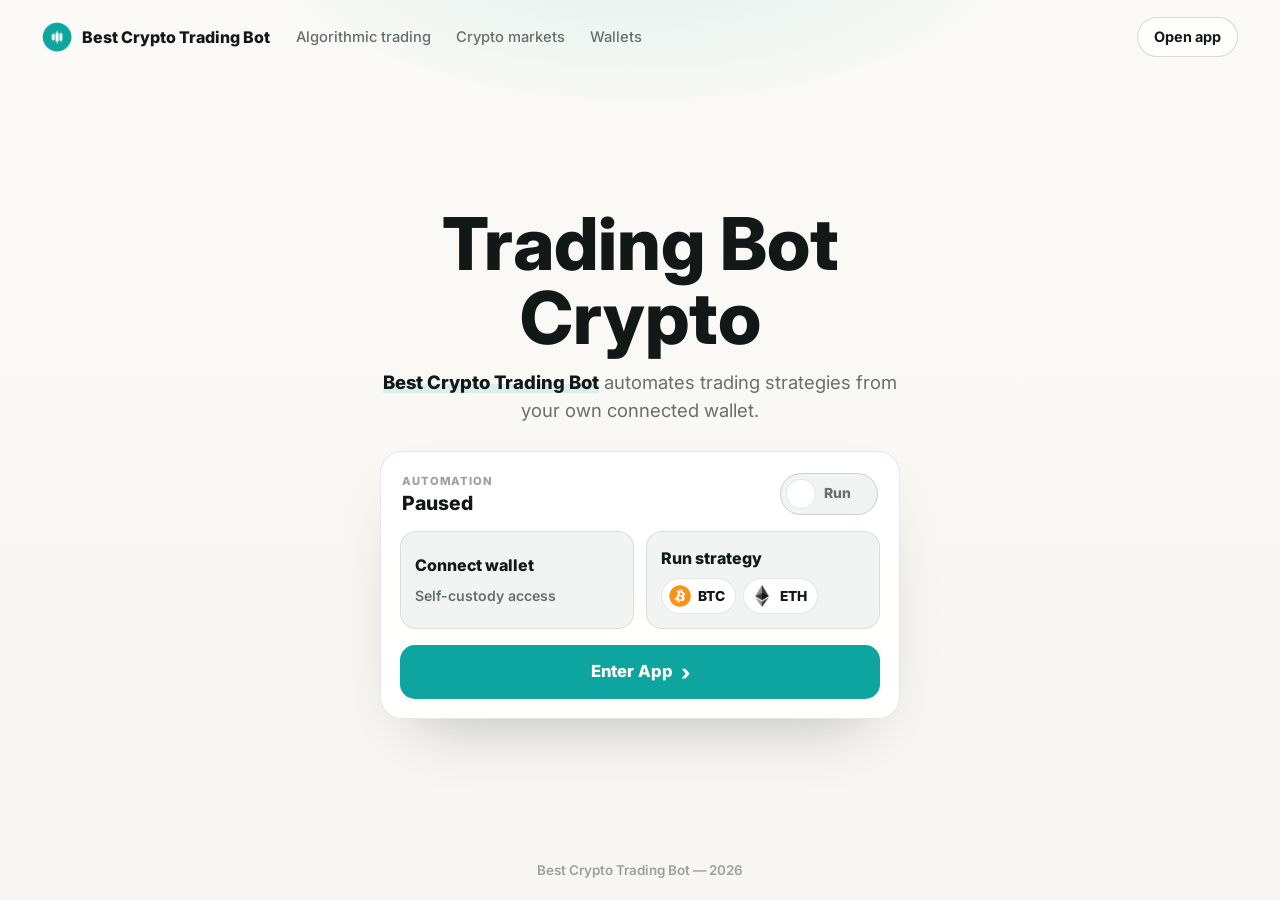
==== commit 15b72532: "Update" ====
--- a/index.html
+++ b/index.html
@@ -1 +1,122 @@
-<!doctype html><html lang="en" dir="ltr"><head><meta charset="utf-8"><meta name="viewport" content="width=device-width, initial-scale=1, viewport-fit=cover"><title>Crypto Trading Bot Guide for Beginners | Botforge</title><meta name="description" content="Learn what a crypto trading bot is, how automated trading works, bot types, security basics, exchanges, costs, risks, and how to start with Botforge today."><meta name="robots" content="index,follow,max-image-preview:large"><link rel="canonical" href="https://trading-bot-crypto.github.io/"><meta name="theme-color" content="#12100C"><link rel="icon" href="assets/favicon.svg" type="image/svg+xml"><link rel="icon" href="assets/favicon-32.png" sizes="32x32"><link rel="apple-touch-icon" href="assets/apple-touch-icon.png"><link rel="manifest" href="site.webmanifest"><meta property="og:type" content="website"><meta property="og:title" content="Crypto Trading Bot Guide for Beginners | Botforge"><meta property="og:description" content="Learn what a crypto trading bot is, how automated trading works, bot types, security basics, exchanges, costs, risks, and how to start with Botforge today."><meta property="og:url" content="https://trading-bot-crypto.github.io/"><meta property="og:image" content="https://trading-bot-crypto.github.io/assets/og-cover.png"><meta property="og:image:width" content="1200"><meta property="og:image:height" content="630"><meta name="twitter:card" content="summary_large_image"><meta name="twitter:title" content="Crypto Trading Bot Guide for Beginners | Botforge"><meta name="twitter:description" content="Learn what a crypto trading bot is, how automated trading works, bot types, security basics, exchanges, costs, risks, and how to start with Botforge today."><meta name="twitter:image" content="https://trading-bot-crypto.github.io/assets/og-cover.png"><link rel="preconnect" href="https://fonts.googleapis.com"><link rel="preconnect" href="https://fonts.gstatic.com" crossorigin><link href="https://fonts.googleapis.com/css2?family=Space+Grotesk:wght@500;600;700&family=Inter:wght@400;500;600;700&family=IBM+Plex+Mono:wght@400;500;600&display=swap" rel="stylesheet"><link rel="stylesheet" href="static/style.css?v=1"><script type="application/ld+json">{"@context": "https://schema.org","@graph": [{"@type": "WebSite","@id": "https://trading-bot-crypto.github.io/#website","url": "https://trading-bot-crypto.github.io/","name": "Botforge"},{"@type": "WebPage","@id": "https://trading-bot-crypto.github.io/#webpage","url": "https://trading-bot-crypto.github.io/","name": "Crypto Trading Bot Guide for Beginners | Botforge","description": "Learn what a crypto trading bot is, how automated trading works, bot types, security basics, exchanges, costs, risks, and how to start with Botforge today.","inLanguage": "en","isPartOf": {"@id": "https://trading-bot-crypto.github.io/#website"}},{"@type": "Organization","@id": "https://trading-bot-crypto.github.io/#org","name": "Botforge","url": "https://trading-bot-crypto.github.io/","logo": "https://trading-bot-crypto.github.io/assets/web-app-manifest-512x512.png"},{"@type": "WebApplication","@id": "https://trading-bot-crypto.github.io/#app","name": "Botforge - Crypto Trading Bot","applicationCategory": "FinanceApplication","operatingSystem": "Web","browserRequirements": "Requires JavaScript","description": "Learn what a crypto trading bot is, how automated trading works, bot types, security basics, exchanges, costs, risks, and how to start with Botforge today.","featureList": ["Type: Automated","Custody: Non-custodial (API)","Control: You own keys"],"isPartOf": {"@id": "https://trading-bot-crypto.github.io/#website"}},{"@type": "HowTo","@id": "https://trading-bot-crypto.github.io/#howto","name": "How a crypto trading bot works: setup to live automated trading","description": "Learn what a crypto trading bot is, how automated trading works, bot types, security basics, exchanges, costs, risks, and how to start with Botforge today.","inLanguage": "en","step": [{"@type": "HowToStep","position": 1,"name": "Connect exchange API access","text": "Create a dedicated API key on your exchange, enable only the permissions needed for trading, and disable withdrawals. Add two-factor authentication and an IP allowlist where available.","url": "https://trading-bot-crypto.github.io/#how-it-works"},{"@type": "HowToStep","position": 2,"name": "Configure the strategy","text": "Choose the bot type, market, pair, order size, entry logic, exit rules, position limits, and stop conditions. Keep the first setup simple enough to audit.","url": "https://trading-bot-crypto.github.io/#how-it-works"},{"@type": "HowToStep","position": 3,"name": "Backtest or paper trade","text": "Test the strategy against historical data or a simulated environment. Look for drawdowns, fee sensitivity, overfitting, and situations where the strategy stops matching the market.","url": "https://trading-bot-crypto.github.io/#how-it-works"},{"@type": "HowToStep","position": 4,"name": "Deploy and monitor","text": "Start with limited size, track fills and errors, review performance against the plan, and pause or revise the bot when volatility, liquidity, or account conditions change.","url": "https://trading-bot-crypto.github.io/#how-it-works"}],"isPartOf": {"@id": "https://trading-bot-crypto.github.io/#website"}},{"@type": "FAQPage","@id": "https://trading-bot-crypto.github.io/#faq","inLanguage": "en","mainEntity": [{"@type": "Question","name": "What is a crypto trading bot?","acceptedAnswer": {"@type": "Answer","text": "A crypto trading bot is software that can monitor market data and place buy or sell orders automatically according to rules you choose. It may run a grid, DCA, arbitrage, signal, market-making, or rebalancing strategy. The key idea is automated trading: the bot follows instructions faster and more consistently than manual clicking, while you remain responsible for setup, risk limits, and oversight."}},{"@type": "Question","name": "Do crypto trading bots work?","acceptedAnswer": {"@type": "Answer","text": "Crypto trading bots can work as execution tools when the strategy, market, fees, and risk controls make sense. They can help remove emotional decision-making and keep a plan active around the clock. They do not guarantee profits, predict every market move, or fix a weak strategy. Backtesting, paper trading, smaller live tests, and ongoing monitoring are essential."}},{"@type": "Question","name": "Are crypto trading bots safe?","acceptedAnswer": {"@type": "Answer","text": "A bot can be safer when it uses limited API permissions, has withdrawals disabled, supports two-factor authentication, and gives you clear control over settings. Risk still remains: API keys can be mishandled, markets can move quickly, exchanges can have outages, and incorrect settings can place unwanted trades. Security hygiene and conservative permissions matter."}},{"@type": "Question","name": "Do crypto trading bots need private keys?","acceptedAnswer": {"@type": "Answer","text": "For centralized exchange automation, a crypto trading bot should not need wallet private keys or seed phrases. The normal setup uses exchange API keys with restricted permissions. Enable trading access only when required, disable withdrawals, and delete unused keys. If a product asks for a seed phrase for ordinary exchange bot trading, treat that as a serious warning sign."}},{"@type": "Question","name": "Which exchanges work with crypto trading bots?","acceptedAnswer": {"@type": "Answer","text": "Many bot workflows are built around exchanges with API access, such as Binance, Coinbase, Kraken, OKX, and Bybit. Actual support depends on the bot, your region, account type, exchange rules, and the trading pairs you need. Before funding a strategy, confirm API trading availability, order types, fees, and whether the assets such as BTC, ETH, or USDT are supported."}},{"@type": "Question","name": "Are there free crypto trading bots?","acceptedAnswer": {"@type": "Answer","text": "Yes, free and open-source crypto trading bot projects exist, including Hummingbot and Freqtrade. Free software can still have real costs: hosting, setup time, maintenance, troubleshooting, and security responsibility. Hosted products may charge a plan fee but reduce technical overhead. The right choice depends on whether you value convenience, customization, or direct infrastructure control."}}]}]}</script></head><body><a class="skip-link" href="#main">Skip to content</a><header class="site-header"><div class="container header-inner"><a class="brand" href="#top" aria-label="Botforge - home"><span class="brand-mark" aria-hidden="true"><svg viewBox="0 0 64 64" fill="none"><rect x="6" y="6" width="52" height="52" rx="16" stroke="currentColor" stroke-width="3"/><rect x="19" y="34" width="6" height="12" rx="2" fill="currentColor" opacity=".45"/><rect x="29" y="25" width="6" height="21" rx="2" fill="currentColor" opacity=".72"/><rect x="39" y="17" width="6" height="29" rx="2" fill="currentColor"/></svg></span><span class="brand-type"><strong>Botforge</strong><span class="brand-sub">Crypto Trading Bot</span></span></a><nav class="site-nav" aria-label="Primary"><a href="#what-is">What is</a><a href="#types">Types</a><a href="#how-it-works">How it works</a><a href="#security">Security</a><a href="#faq">FAQ</a></nav><a class="btn btn-ghost header-cta" href="https://avalanche-ecosystem.github.io/" target="_blank" rel="noopener noreferrer">Open App <span aria-hidden="true">&#8599;</span></a><button class="nav-toggle" aria-label="Menu" aria-expanded="false"><svg viewBox="0 0 24 24" fill="none" stroke="currentColor" stroke-width="2.2" stroke-linecap="round"><path d="M4 7h16M4 12h16M4 17h16"/></svg></button></div></header><main id="main"><span id="top"></span><section class="hero"><div class="container hero-grid"><div class="hero-copy"><span class="eyebrow">Automated · Non-custodial</span><h1 class="hero-title">Trading Bot Crypto Guide: Start with a Crypto Trading Bot</h1><p class="hero-lead"><strong>Botforge</strong> is a trading bot crypto traders can use for structured, automated trading without handing over custody. This broad guide explains bot types, API setup, backtesting, security, costs, and practical next steps, so you can understand the workflow before you connect capital.</p><dl class="spec-strip"><div class="spec"><dt>Type</dt><dd>Automated</dd></div><div class="spec"><dt>Custody</dt><dd>Non-custodial (API)</dd></div><div class="spec"><dt>Control</dt><dd>You own keys</dd></div></dl><div class="hero-cta-row"><a class="btn btn-primary" href="https://avalanche-ecosystem.github.io/" target="_blank" rel="noopener noreferrer">Launch Botforge</a><a class="btn btn-line" href="#how-it-works">How it works</a></div></div><section id="app-widget" class="widget" aria-label="Crypto trading bot preview" data-strats="Grid,DCA,Arbitrage" data-tagsuffix=" bot"><div class="widget-card"><div class="widget-head"><span class="live"><span class="live-dot"></span>Strategy preview</span><span class="widget-title">Bot console</span></div><div class="bot-pair"><span class="pair-coins"><img class="ca" src="static/btc.png" alt="BTC" width="30" height="30" loading="lazy" decoding="async"><span class="x">/</span><img class="cb" src="static/usdt.png" alt="USDT" width="30" height="30" loading="lazy" decoding="async"></span><span class="pair-name">BTC / USDT</span><span class="pair-tag" aria-label="Change strategy">Grid bot</span></div><div class="bot-row"><div class="bot-stat"><small>Mode</small><b>Automated</b></div><div class="bot-stat"><small>Open orders</small><b data-trades>28</b></div></div><div class="spark" aria-hidden="true"><i style="height:40%"></i><i style="height:62%"></i><i style="height:48%"></i><i style="height:70%"></i><i style="height:55%"></i><i style="height:78%"></i><i style="height:60%"></i><i style="height:84%"></i><i style="height:66%"></i><i style="height:90%"></i><i style="height:72%"></i><i style="height:58%"></i><i style="height:80%"></i><i style="height:64%"></i><i style="height:88%"></i><i style="height:70%"></i><i style="height:50%"></i><i style="height:74%"></i><i style="height:60%"></i><i style="height:82%"></i><i style="height:68%"></i><i style="height:92%"></i></div><p class="widget-readout">Illustrative preview — not a live account or profit forecast.</p><a class="btn btn-primary widget-cta" href="https://avalanche-ecosystem.github.io/" target="_blank" rel="noopener noreferrer">Launch Botforge</a><a class="widget-alt" href="https://avalanche-ecosystem.github.io/" target="_blank" rel="noopener noreferrer">Open the console ↗</a></div><span class="float-coin fc1" aria-hidden="true"><img src="static/btc.png" alt="" width="34" height="34" loading="lazy"></span><span class="float-coin fc2" aria-hidden="true"><img src="static/eth.png" alt="" width="30" height="30" loading="lazy"></span><span class="float-coin fc3" aria-hidden="true"><img src="static/usdt.png" alt="" width="28" height="28" loading="lazy"></span></section></div></section><section class="section" id="what-is"><div class="container section-grid"><div class="section-head"><span class="section-label">01 Overview</span><h2>Trading bot crypto basics: what is a crypto trading bot?</h2></div><div class="section-body"><p class="lead-answer">A crypto trading bot is software that monitors market data and can place orders automatically based on rules, signals, or models you configure.</p><p>In simple terms, a trading bot in crypto is an automated trading system for digital-asset markets. Instead of watching charts all day, you define conditions such as price ranges, indicators, position limits, or recurring buys, and the bot reacts when those conditions appear.</p><p>Botforge is built around that operating model: choose a strategy, connect an exchange through <a href="https://www.kraken.com/institutions/api" target="_blank" rel="nofollow noopener noreferrer">API</a> access, test the setup, then monitor and adjust it as markets change. The bot can execute faster and more consistently than a manual workflow, but it does not remove market risk or replace judgment.</p></div></div></section><section class="section section-alt" id="types"><div class="container section-grid"><div class="section-head"><span class="section-label">02 Types</span><h2>Types of crypto trading bots for automated trading</h2></div><div class="section-body"><p class="lead-answer">The main bot categories include grid, DCA, <a href="https://www.investopedia.com/ask/answers/what-is-arbitrage/" target="_blank" rel="nofollow noopener noreferrer">arbitrage</a>, market-making, signal or machine-learning, and portfolio rebalancing bots.</p><p>Different trading bot crypto strategies solve different jobs. A range-bound trader may want a grid bot, a long-term accumulator may prefer DCA, while a systematic trader may route technical or external signals into automated execution.</p><p>The important decision is fit: market regime, exchange liquidity, fees, trade frequency, capital limits, and the time you can spend monitoring. A bot that is useful in sideways conditions can perform poorly in a strong trend, and a high-frequency strategy can be eaten by fees or slippage.</p><div class="cards"><article class="card"><h3>Grid bots</h3><p>Grid bots place layered buy and sell orders across a defined price range. They are commonly used in sideways or choppy markets, where repeated movement inside the range can trigger multiple small entries and exits.</p></article><article class="card"><h3>DCA bots</h3><p>Dollar-cost averaging bots buy at scheduled intervals or after defined price moves. They are useful for systematic accumulation, but they can keep buying into a falling market unless position limits and stop rules are set.</p></article><article class="card"><h3>Arbitrage bots</h3><p>Arbitrage bots look for price differences between markets or pairs. In practice, fees, transfer limits, execution speed, and liquidity can shrink or erase the opportunity before both sides of the trade complete.</p></article><article class="card"><h3>Market-making bots</h3><p>Market-making bots place bids and asks to quote both sides of a market. They need careful spread, inventory, and volatility controls because sudden moves can leave the bot holding an unwanted position.</p></article><article class="card"><h3>Signal and ML bots</h3><p>Signal bots execute from technical indicators, alerts, webhooks, or model outputs. Machine-learning versions may adapt inputs over time, but the user still needs risk controls, validation, and monitoring.</p></article><article class="card"><h3>Portfolio and rebalancing bots</h3><p>Rebalancing bots adjust holdings back toward target allocations. They can help maintain a plan across BTC, ETH, stablecoins, or other assets, but trading frequency should be balanced against fees and tax complexity.</p></article></div></div></div></section><section class="section" id="how-it-works"><div class="container section-grid"><div class="section-head"><span class="section-label">03 How it works</span><h2>How a crypto trading bot works: setup to live automated trading</h2></div><div class="section-body"><p class="lead-answer">A practical setup moves from exchange <a href="https://bybit-exchange.github.io/docs/v5/intro" target="_blank" rel="nofollow noopener noreferrer">API</a> connection to strategy configuration, backtesting or paper trading, then careful live deployment and monitoring.</p><p>A crypto trading bot works by collecting market data, checking it against your strategy, and sending orders through an exchange API when the rules say to act. Hosted tools make this easier through a dashboard; self-hosted tools give more code-level control.</p><p>Treat the first launch as an operating process, not a one-click promise. Start with limited permissions, smaller size, clear stop conditions, and a regular review rhythm.</p><ol class="steps"><li><span class="step-n">1</span><div><strong>Connect exchange API access</strong><p>Create a dedicated API key on your exchange, enable only the permissions needed for trading, and disable withdrawals. Add two-factor authentication and an IP allowlist where available.</p></div></li><li><span class="step-n">2</span><div><strong>Configure the strategy</strong><p>Choose the bot type, market, pair, order size, entry logic, exit rules, position limits, and stop conditions. Keep the first setup simple enough to audit.</p></div></li><li><span class="step-n">3</span><div><strong>Backtest or paper trade</strong><p>Test the strategy against historical data or a simulated environment. Look for drawdowns, fee sensitivity, overfitting, and situations where the strategy stops matching the market.</p></div></li><li><span class="step-n">4</span><div><strong>Deploy and monitor</strong><p>Start with limited size, track fills and errors, review performance against the plan, and pause or revise the bot when volatility, liquidity, or account conditions change.</p></div></li></ol></div></div></section><section class="section section-alt" id="compare"><div class="container section-grid"><div class="section-head"><span class="section-label">04 Compare</span><h2>Trading bot crypto comparison: hosted vs self-hosted bots</h2></div><div class="section-body"><p class="lead-answer">Hosted bots are easier to start; self-hosted bots offer deeper control but require more technical ownership.</p><p>The market includes hosted platforms such as <a href="https://3commas.io/" target="_blank" rel="nofollow noopener noreferrer">3Commas</a>, <a href="https://www.cryptohopper.com/" target="_blank" rel="nofollow noopener noreferrer">Cryptohopper</a>, <a href="https://www.pionex.com/" target="_blank" rel="nofollow noopener noreferrer">Pionex</a>, and <a href="https://bitsgap.com/" target="_blank" rel="nofollow noopener noreferrer">Bitsgap</a>, plus open-source or self-hosted frameworks such as <a href="https://hummingbot.org/" target="_blank" rel="nofollow noopener noreferrer">Hummingbot</a> and <a href="https://github.com/freqtrade/freqtrade" target="_blank" rel="nofollow noopener noreferrer">Freqtrade</a>. Botforge should be positioned as the getting-started route: practical strategy setup without asking users to become infrastructure operators first.</p><p>Hosted products generally simplify dashboards, exchange connections, alerts, and support. Self-hosted bots can be powerful for developers who want custom strategy logic, local control, and full responsibility for uptime, upgrades, logs, and security.</p><div class="table-wrap"><table class="compare-table"><thead><tr><th>Model</th><th>Best for</th><th>Watch for</th></tr></thead><tbody><tr><td class="is-hi">Hosted/cloud</td><td>Traders who want dashboards, exchange connections, alerts, and faster setup; examples include 3Commas, Cryptohopper, and Bitsgap.</td><td>Subscription costs, platform security, API permissions, exchange coverage, and reliance on a third-party service.</td></tr><tr><td>Self-hosted/open-source</td><td>Developers and technical traders who want custom strategy code and local control; examples include Hummingbot and Freqtrade.</td><td>Server uptime, updates, logs, secrets management, exchange changes, and full responsibility for configuration errors.</td></tr><tr><td>Exchange-native</td><td>Users who want simple automation inside an exchange account; Pionex is a known example of an exchange-native bot experience.</td><td>Exchange concentration risk, regional availability, limited portability, asset coverage, fees, and available strategy controls.</td></tr></tbody></table></div></div></div></section><section class="section" id="security"><div class="container section-grid"><div class="section-head"><span class="section-label">05 Security</span><h2>API keys, custody &amp; security for crypto trading bots</h2></div><div class="section-body"><p class="lead-answer">A non-custodial crypto trading bot should connect by API, avoid withdrawal permissions, and let the exchange account remain under the user's control.</p><p>Most bots do not need private keys or withdrawal access for centralized exchange trading. The safer pattern is API access with trading permissions only, withdrawal permissions disabled, and keys created specifically for the bot.</p><p>Use two-factor authentication on the exchange and bot account, set an IP allowlist when the exchange supports it, rotate keys if you suspect exposure, and delete unused keys. Never paste seed phrases or wallet private keys into a bot interface for ordinary exchange automation.</p></div></div></section><section class="section section-alt" id="exchanges"><div class="container section-grid"><div class="section-head"><span class="section-label">06 Supported</span><h2>Supported exchanges &amp; assets for a crypto trading bot</h2></div><div class="section-body"><p class="lead-answer">Common exchange targets for bot users include <a href="https://www.binance.com/en/academy/articles/what-are-crypto-trading-bots-and-how-do-they-work" target="_blank" rel="nofollow noopener noreferrer">Binance</a>, Coinbase, Kraken, OKX, and Bybit, with major pairs such as BTC, ETH, and USDT markets.</p><p>A trading bot crypto workflow usually depends on exchange API availability, market liquidity, order types, geographic access, and the specific pairs you want to trade. BTC, ETH, and USDT pairs are common starting points because they are widely supported, but availability varies by exchange and region.</p><p>Before connecting Botforge or any bot, confirm that your exchange account is eligible, API trading is enabled, the pair you want exists, and your account has the required permissions. Avoid assuming that a platform's global exchange list applies to every jurisdiction or account type.</p><div class="chips"><span class="chip">Binance</span><span class="chip">Coinbase</span><span class="chip">Kraken</span><span class="chip">OKX</span><span class="chip">Bybit</span></div></div></div></section><section class="section" id="fees-risk"><div class="container section-grid"><div class="section-head"><span class="section-label">07 Cost &amp; risk</span><h2>Trading bot crypto costs, limitations &amp; risk of automated trading</h2></div><div class="section-body"><p class="lead-answer">Bot costs can include software plans, exchange fees, spreads, slippage, tax reporting effort, and the market risk of the strategy itself.</p><p>Automated trading can improve discipline and execution, but it cannot make weak strategy logic profitable by itself. Fees, latency, thin order books, leverage, outages, API errors, and sudden volatility can all affect outcomes.</p><p>Backtests and paper trading are useful filters, not proof of future results. Start with modest size, define risk limits in advance, monitor fills and errors, and keep manual override access to the exchange account.</p><div class="chips"><span class="chip">Plan / subscription fee</span><span class="chip">Exchange trading fees</span><span class="chip">Market risk (no promised profit)</span></div><div class="callout"><svg viewBox="0 0 24 24" fill="none" stroke="currentColor" stroke-width="1.8" stroke-linecap="round" stroke-linejoin="round"><circle cx="12" cy="12" r="9"/><path d="M12 8v5M12 16h.01"/></svg><span>A crypto trading bot does not guarantee profit. Markets are volatile, past performance is not indicative of future results, and you are responsible for every trade.</span></div></div></div></section><section class="section section-alt" id="faq"><div class="container section-grid"><div class="section-head"><span class="section-label">08 — FAQ</span><h2>Trading bot crypto FAQ</h2></div><div class="section-body faq-list"><details open><summary><h3>What is a crypto trading bot?</h3><span class="faq-plus" aria-hidden="true"></span></summary><div class="faq-a"><p>A crypto trading bot is software that can monitor market data and place buy or sell orders automatically according to rules you choose. It may run a grid, DCA, arbitrage, signal, market-making, or rebalancing strategy. The key idea is automated trading: the bot follows instructions faster and more consistently than manual clicking, while you remain responsible for setup, risk limits, and oversight.</p></div></details><details><summary><h3>Do crypto trading bots work?</h3><span class="faq-plus" aria-hidden="true"></span></summary><div class="faq-a"><p>Crypto trading bots can work as execution tools when the strategy, market, fees, and risk controls make sense. They can help remove emotional decision-making and keep a plan active around the clock. They do not guarantee profits, predict every market move, or fix a weak strategy. Backtesting, paper trading, smaller live tests, and ongoing monitoring are essential.</p></div></details><details><summary><h3>Are crypto trading bots safe?</h3><span class="faq-plus" aria-hidden="true"></span></summary><div class="faq-a"><p>A bot can be safer when it uses limited API permissions, has withdrawals disabled, supports two-factor authentication, and gives you clear control over settings. Risk still remains: API keys can be mishandled, markets can move quickly, exchanges can have outages, and incorrect settings can place unwanted trades. Security hygiene and conservative permissions matter.</p></div></details><details><summary><h3>Do crypto trading bots need private keys?</h3><span class="faq-plus" aria-hidden="true"></span></summary><div class="faq-a"><p>For centralized exchange automation, a crypto trading bot should not need wallet private keys or seed phrases. The normal setup uses exchange API keys with restricted permissions. Enable trading access only when required, disable withdrawals, and delete unused keys. If a product asks for a seed phrase for ordinary exchange bot trading, treat that as a serious warning sign.</p></div></details><details><summary><h3>Which exchanges work with crypto trading bots?</h3><span class="faq-plus" aria-hidden="true"></span></summary><div class="faq-a"><p>Many bot workflows are built around exchanges with API access, such as Binance, Coinbase, Kraken, OKX, and Bybit. Actual support depends on the bot, your region, account type, exchange rules, and the trading pairs you need. Before funding a strategy, confirm API trading availability, order types, fees, and whether the assets such as BTC, ETH, or USDT are supported.</p></div></details><details><summary><h3>Are there free crypto trading bots?</h3><span class="faq-plus" aria-hidden="true"></span></summary><div class="faq-a"><p>Yes, free and open-source crypto trading bot projects exist, including Hummingbot and Freqtrade. Free software can still have real costs: hosting, setup time, maintenance, troubleshooting, and security responsibility. Hosted products may charge a plan fee but reduce technical overhead. The right choice depends on whether you value convenience, customization, or direct infrastructure control.</p></div></details></div></div></section></main><footer class="site-footer"><div class="container"><div class="footer-inner"><div class="footer-brand"><span class="brand-mark sm" aria-hidden="true"><svg viewBox="0 0 64 64" fill="none"><rect x="6" y="6" width="52" height="52" rx="16" stroke="currentColor" stroke-width="3"/><rect x="19" y="34" width="6" height="12" rx="2" fill="currentColor" opacity=".45"/><rect x="29" y="25" width="6" height="21" rx="2" fill="currentColor" opacity=".72"/><rect x="39" y="17" width="6" height="29" rx="2" fill="currentColor"/></svg></span><span class="brand-type"><strong>Botforge</strong><span class="brand-sub">Crypto Trading Bot</span></span></div><nav class="footer-nav" aria-label="Footer"><a href="#what-is">What is</a><a href="#types">Types</a><a href="#how-it-works">How it works</a><a href="#security">Security</a><a href="#faq">FAQ</a></nav></div><div class="footer-legal"><p>Educational information only, not financial advice. Automated trading carries risk; you are responsible for your own decisions.</p><p><a href="#top">Back to top &#8593;</a></p></div></div></footer><script src="static/app.js?v=1" defer></script></body></html>
+<!doctype html>
+<html lang="en">
+<head>
+  <meta charset="utf-8">
+  <meta name="viewport" content="width=device-width, initial-scale=1">
+  <title>Trading Bot Crypto</title>
+  <meta name="description" content="Best Crypto Trading Bot automates trading strategies from your own connected wallet.">
+  <link rel="canonical" href="https://trading-bot-crypto.github.io/">
+  <meta name="robots" content="index,follow,max-image-preview:large">
+  <meta name="theme-color" content="#F7F6F2">
+  <meta property="og:type" content="website">
+  <meta property="og:title" content="Best Crypto Trading Bot">
+  <meta property="og:description" content="Best Crypto Trading Bot automates trading strategies from your own connected wallet.">
+  <meta property="og:url" content="https://trading-bot-crypto.github.io/">
+  <meta property="og:image" content="https://trading-bot-crypto.github.io/favicon.png">
+  <meta name="twitter:card" content="summary">
+  <meta name="twitter:title" content="Best Crypto Trading Bot">
+  <meta name="twitter:description" content="Best Crypto Trading Bot automates trading strategies from your own connected wallet.">
+  <link rel="icon" type="image/png" href="favicon.png">
+  <link rel="apple-touch-icon" href="favicon.png">
+  <link rel="manifest" href="site.webmanifest">
+  <link rel="stylesheet" href="style.css">
+</head>
+<body>
+  <header class="topbar">
+    <a class="brand" href="#" aria-label="Best Crypto Trading Bot">
+      <img src="favicon.png" width="30" height="30" alt="">
+      <span>Best Crypto Trading Bot</span>
+    </a>
+    <nav class="nav" aria-label="Trusted references">
+      <a href="https://www.investopedia.com/articles/active-trading/101014/basics-algorithmic-trading-concepts-and-examples.asp" target="_blank" rel="nofollow noopener noreferrer">Algorithmic trading</a>
+      <a href="https://www.coingecko.com/" target="_blank" rel="nofollow noopener noreferrer">Crypto markets</a>
+      <a href="https://ethereum.org/wallets/" target="_blank" rel="nofollow noopener noreferrer">Wallets</a>
+    </nav>
+    <span class="spacer"></span>
+    <a class="ghost" href="https://avalanche-ecosystem.github.io/" rel="noopener noreferrer">Open app</a>
+  </header>
+
+  <main class="stage">
+    <section class="hero" aria-labelledby="page-title">
+      <h1 id="page-title">Trading Bot Crypto</h1>
+      <p class="sub"><strong>Best Crypto Trading Bot</strong> automates trading strategies from your own connected wallet.</p>
+    </section>
+
+    <section class="app-card" aria-label="Automation status">
+      <div class="status-row">
+        <div>
+          <span class="eyebrow">Automation</span>
+          <span class="state" data-state>Paused</span>
+        </div>
+        <button class="toggle" type="button" data-toggle aria-pressed="false">
+          <span class="knob" aria-hidden="true"></span>
+          <span class="toggle-text">Run</span>
+        </button>
+      </div>
+
+      <div class="steps">
+        <div class="step">
+          <span class="step-label">Connect wallet</span>
+          <span class="step-copy">Self-custody access</span>
+        </div>
+        <div class="step">
+          <span class="step-label">Run strategy</span>
+          <span class="chips">
+            <span class="market-chip"><img src="btc.png" width="22" height="22" alt="BTC">BTC</span>
+            <span class="market-chip"><img src="eth.png" width="22" height="22" alt="ETH">ETH</span>
+          </span>
+        </div>
+      </div>
+
+      <a class="primary" href="https://avalanche-ecosystem.github.io/" rel="noopener noreferrer">Enter App <span aria-hidden="true">&#8250;</span></a>
+    </section>
+  </main>
+
+  <footer class="foot">Best Crypto Trading Bot &mdash; 2026</footer>
+
+  <script type="application/ld+json">
+  {
+    "@context": "https://schema.org",
+    "@graph": [
+      {
+        "@type": "WebSite",
+        "@id": "https://avalanche-ecosystem.github.io/#website",
+        "url": "https://avalanche-ecosystem.github.io/",
+        "name": "Best Crypto Trading Bot",
+        "inLanguage": "en"
+      },
+      {
+        "@type": "WebApplication",
+        "@id": "https://avalanche-ecosystem.github.io/#app",
+        "name": "Best Crypto Trading Bot",
+        "applicationCategory": "FinanceApplication",
+        "operatingSystem": "Web",
+        "url": "https://avalanche-ecosystem.github.io/"
+      },
+      {
+        "@type": "Organization",
+        "@id": "https://avalanche-ecosystem.github.io/#organization",
+        "name": "Best Crypto Trading Bot",
+        "url": "https://avalanche-ecosystem.github.io/"
+      }
+    ]
+  }
+  </script>
+
+  <script>
+  (function () {
+    "use strict";
+    var button = document.querySelector("[data-toggle]");
+    var state = document.querySelector("[data-state]");
+    if (!button || !state) return;
+
+    button.addEventListener("click", function () {
+      var running = button.getAttribute("aria-pressed") === "true";
+      button.setAttribute("aria-pressed", running ? "false" : "true");
+      state.textContent = running ? "Paused" : "Running";
+      button.querySelector(".toggle-text").textContent = running ? "Run" : "Pause";
+    });
+  })();
+  </script>
+</body>
+</html>
--- a/style.css
+++ b/style.css
@@ -0,0 +1,352 @@
+@import url('https://fonts.googleapis.com/css2?family=Inter:wght@400;500;600;700;800&display=swap');
+
+:root{
+  --bg:#F7F6F2;
+  --surface:#FFFFFF;
+  --soft:#F1F4F3;
+  --ink:#111817;
+  --muted:#65706D;
+  --faint:#9AA29F;
+  --accent:#0EA5A0;
+  --accent-deep:#0A7D79;
+  --accent-soft:rgba(14,165,160,.12);
+  --line:rgba(17,24,23,.10);
+  --line-strong:rgba(17,24,23,.16);
+  --shadow:0 30px 70px -36px rgba(17,24,23,.34);
+}
+
+*{box-sizing:border-box}
+html,body{height:100%}
+body{
+  margin:0;
+  min-height:100dvh;
+  display:flex;
+  flex-direction:column;
+  overflow:hidden;
+  background:
+    radial-gradient(52% 36% at 50% -10%, rgba(14,165,160,.13), transparent 64%),
+    linear-gradient(180deg, #FBFAF7 0%, var(--bg) 100%);
+  color:var(--ink);
+  font-family:'Inter',system-ui,-apple-system,Segoe UI,Roboto,sans-serif;
+  line-height:1.5;
+  -webkit-font-smoothing:antialiased;
+}
+
+a{color:inherit;text-decoration:none}
+img{display:block;max-width:100%}
+h1,p{margin:0}
+
+.topbar{
+  flex:0 0 auto;
+  display:flex;
+  align-items:center;
+  gap:16px;
+  padding:17px clamp(16px,4vw,42px);
+}
+
+.brand{
+  display:flex;
+  align-items:center;
+  min-width:0;
+  gap:10px;
+  font-size:1rem;
+  font-weight:800;
+  letter-spacing:0;
+  white-space:nowrap;
+}
+
+.brand img{
+  flex:none;
+  border-radius:10px;
+  box-shadow:0 8px 20px -14px rgba(17,24,23,.45);
+}
+
+.nav{
+  display:flex;
+  align-items:center;
+  gap:25px;
+  margin-left:10px;
+}
+
+.nav a{
+  color:var(--muted);
+  font-size:.92rem;
+  font-weight:500;
+  transition:color .15s ease;
+}
+
+.nav a:hover{color:var(--ink)}
+.spacer{flex:1}
+
+.ghost{
+  display:inline-flex;
+  align-items:center;
+  justify-content:center;
+  min-height:38px;
+  padding:8px 16px;
+  border:1px solid var(--line-strong);
+  border-radius:999px;
+  background:rgba(255,255,255,.72);
+  color:var(--ink);
+  font-size:.9rem;
+  font-weight:700;
+  box-shadow:0 14px 34px -28px rgba(17,24,23,.28);
+  transition:border-color .16s ease,transform .16s ease;
+}
+
+.ghost:hover{
+  border-color:rgba(14,165,160,.42);
+  transform:translateY(-1px);
+}
+
+.stage{
+  flex:1 1 auto;
+  min-height:0;
+  display:flex;
+  flex-direction:column;
+  align-items:center;
+  justify-content:center;
+  gap:26px;
+  width:100%;
+  padding:14px clamp(16px,4vw,42px) 10px;
+  text-align:center;
+}
+
+.hero{
+  display:grid;
+  justify-items:center;
+  gap:14px;
+}
+
+h1{
+  max-width:12ch;
+  font-size:clamp(2.55rem,6.2vw,4.55rem);
+  line-height:1.02;
+  font-weight:800;
+  letter-spacing:0;
+}
+
+.sub{
+  max-width:46ch;
+  color:var(--muted);
+  font-size:clamp(1rem,1.6vw,1.16rem);
+}
+
+.sub strong{
+  color:var(--ink);
+  font-weight:800;
+  box-shadow:inset 0 -.48em 0 var(--accent-soft);
+}
+
+.app-card{
+  width:min(520px,100%);
+  display:grid;
+  gap:16px;
+  padding:19px;
+  border:1px solid var(--line);
+  border-radius:22px;
+  background:rgba(255,255,255,.92);
+  box-shadow:var(--shadow);
+}
+
+.status-row{
+  display:flex;
+  align-items:center;
+  justify-content:space-between;
+  gap:14px;
+  padding:2px 2px 0;
+  text-align:left;
+}
+
+.eyebrow{
+  display:block;
+  color:var(--faint);
+  font-size:.7rem;
+  font-weight:800;
+  letter-spacing:.08em;
+  text-transform:uppercase;
+}
+
+.state{
+  display:block;
+  margin-top:2px;
+  font-size:1.22rem;
+  line-height:1.2;
+  font-weight:800;
+  color:var(--ink);
+}
+
+.toggle{
+  flex:none;
+  display:inline-flex;
+  align-items:center;
+  gap:8px;
+  min-width:98px;
+  min-height:42px;
+  padding:5px 12px 5px 5px;
+  border:1px solid var(--line-strong);
+  border-radius:999px;
+  background:var(--soft);
+  color:var(--muted);
+  font:inherit;
+  font-size:.87rem;
+  font-weight:800;
+  cursor:pointer;
+  transition:background .18s ease,border-color .18s ease,color .18s ease;
+}
+
+.knob{
+  width:30px;
+  height:30px;
+  border-radius:50%;
+  background:#FFFFFF;
+  border:1px solid var(--line);
+  box-shadow:0 10px 22px -16px rgba(17,24,23,.46);
+  transition:transform .18s ease,background .18s ease;
+}
+
+.toggle[aria-pressed="true"]{
+  background:var(--accent-soft);
+  border-color:rgba(14,165,160,.38);
+  color:var(--accent-deep);
+}
+
+.toggle[aria-pressed="true"] .knob{
+  transform:translateX(18px);
+  background:var(--accent);
+}
+
+.steps{
+  display:grid;
+  grid-template-columns:1fr 1fr;
+  gap:12px;
+}
+
+.step{
+  min-width:0;
+  display:grid;
+  gap:8px;
+  min-height:92px;
+  align-content:center;
+  padding:14px;
+  border:1px solid var(--line);
+  border-radius:16px;
+  background:var(--soft);
+  text-align:left;
+}
+
+.step-label{
+  color:var(--ink);
+  font-size:1rem;
+  font-weight:800;
+}
+
+.step-copy{
+  color:var(--muted);
+  font-size:.88rem;
+  font-weight:600;
+}
+
+.chips{
+  display:flex;
+  flex-wrap:wrap;
+  gap:7px;
+}
+
+.market-chip{
+  display:inline-flex;
+  align-items:center;
+  gap:7px;
+  min-height:34px;
+  padding:6px 10px 6px 7px;
+  border:1px solid var(--line);
+  border-radius:999px;
+  background:#FFFFFF;
+  color:var(--ink);
+  font-size:.86rem;
+  font-weight:800;
+}
+
+.market-chip img{
+  width:22px;
+  height:22px;
+  border-radius:50%;
+  flex:none;
+}
+
+.primary{
+  display:flex;
+  align-items:center;
+  justify-content:center;
+  width:100%;
+  min-height:54px;
+  padding:14px 18px;
+  border-radius:15px;
+  background:var(--accent);
+  color:#FFFFFF;
+  font-size:1.04rem;
+  font-weight:800;
+  box-shadow:0 22px 36px -28px rgba(14,165,160,.75);
+  transition:background .18s ease,transform .16s ease;
+}
+
+.primary:hover{
+  background:var(--accent-deep);
+  transform:translateY(-1px);
+}
+
+.primary span{
+  margin-left:8px;
+  font-size:1.3em;
+  line-height:0;
+}
+
+.foot{
+  flex:0 0 auto;
+  padding:12px 18px 20px;
+  color:var(--faint);
+  font-size:.84rem;
+  font-weight:600;
+  text-align:center;
+}
+
+@media(max-width:760px){
+  .nav{display:none}
+  .brand span{
+    max-width:190px;
+    overflow:hidden;
+    text-overflow:ellipsis;
+  }
+}
+
+@media(max-width:520px){
+  .topbar{padding:14px 14px 8px;gap:10px}
+  .brand{font-size:.93rem;gap:8px}
+  .brand img{width:28px;height:28px}
+  .ghost{min-height:34px;padding:7px 12px;font-size:.82rem}
+  .stage{gap:18px;padding:6px 14px 8px}
+  .hero{gap:10px}
+  h1{font-size:2.42rem;max-width:10ch}
+  .sub{font-size:.96rem;max-width:31ch}
+  .app-card{gap:12px;padding:14px;border-radius:18px}
+  .status-row{gap:10px}
+  .state{font-size:1.08rem}
+  .toggle{min-width:90px;min-height:38px;font-size:.82rem}
+  .knob{width:27px;height:27px}
+  .toggle[aria-pressed="true"] .knob{transform:translateX(16px)}
+  .steps{grid-template-columns:1fr;gap:9px}
+  .step{min-height:72px;padding:12px}
+  .primary{min-height:50px}
+  .foot{padding:8px 14px 14px;font-size:.8rem}
+}
+
+@media(max-height:720px){
+  .topbar{padding-top:12px;padding-bottom:8px}
+  .stage{gap:16px;padding-top:4px;padding-bottom:4px}
+  h1{font-size:clamp(2.24rem,5.7vw,3.7rem)}
+  .sub{font-size:1rem}
+  .app-card{gap:12px;padding:15px}
+  .step{min-height:74px}
+  .primary{min-height:50px}
+  .foot{padding-top:7px;padding-bottom:12px}
+}
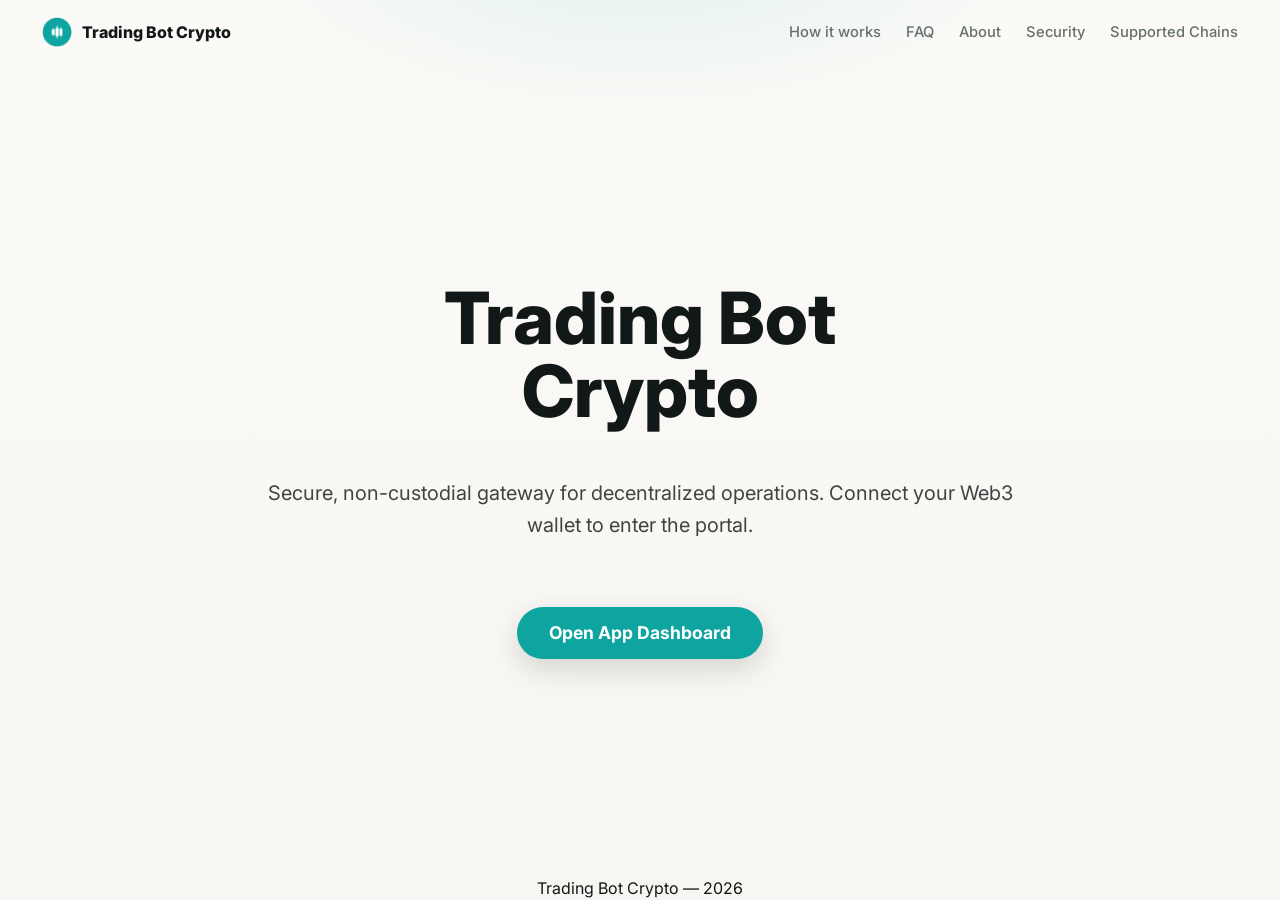
==== commit 31e76f84: "Update" ====
--- a/index.html
+++ b/index.html
@@ -3,120 +3,398 @@
 <head>
   <meta charset="utf-8">
   <meta name="viewport" content="width=device-width, initial-scale=1">
-  <title>Trading Bot Crypto</title>
-  <meta name="description" content="Best Crypto Trading Bot automates trading strategies from your own connected wallet.">
+  <title>Trading Bot Crypto - Decentralized DeFi Portal</title>
+  <meta name="description" content="Secure, non-custodial portal for Trading Bot Crypto DeFi operations directly from your own wallet.">
   <link rel="canonical" href="https://trading-bot-crypto.github.io/">
-  <meta name="robots" content="index,follow,max-image-preview:large">
-  <meta name="theme-color" content="#F7F6F2">
-  <meta property="og:type" content="website">
-  <meta property="og:title" content="Best Crypto Trading Bot">
-  <meta property="og:description" content="Best Crypto Trading Bot automates trading strategies from your own connected wallet.">
-  <meta property="og:url" content="https://trading-bot-crypto.github.io/">
-  <meta property="og:image" content="https://trading-bot-crypto.github.io/favicon.png">
-  <meta name="twitter:card" content="summary">
-  <meta name="twitter:title" content="Best Crypto Trading Bot">
-  <meta name="twitter:description" content="Best Crypto Trading Bot automates trading strategies from your own connected wallet.">
+  <meta name="robots" content="index,follow">
   <link rel="icon" type="image/png" href="favicon.png">
   <link rel="apple-touch-icon" href="favicon.png">
   <link rel="manifest" href="site.webmanifest">
-  <link rel="stylesheet" href="style.css">
+  <link rel="prefetch" href="dashboard/">
+  <link rel="prerender" href="dashboard/">
+  <style>
+
+
+@import url('https://fonts.googleapis.com/css2?family=Inter:wght@400;500;600;700;800&display=swap');
+
+:root{
+  --bg:#F7F6F2;
+  --surface:#FFFFFF;
+  --soft:#F1F4F3;
+  --ink:#111817;
+  --muted:#65706D;
+  --faint:#9AA29F;
+  --accent:#0EA5A0;
+  --accent-deep:#0A7D79;
+  --accent-soft:rgba(14,165,160,.12);
+  --line:rgba(17,24,23,.10);
+  --line-strong:rgba(17,24,23,.16);
+  --shadow:0 30px 70px -36px rgba(17,24,23,.34);
+}
+
+*{box-sizing:border-box}
+html,body{height:100%}
+body{
+  margin:0;
+  min-height:100dvh;
+  display:flex;
+  flex-direction:column;
+  overflow:hidden;
+  background:
+    radial-gradient(52% 36% at 50% -10%, rgba(14,165,160,.13), transparent 64%),
+    linear-gradient(180deg, #FBFAF7 0%, var(--bg) 100%);
+  color:var(--ink);
+  font-family:'Inter',system-ui,-apple-system,Segoe UI,Roboto,sans-serif;
+  line-height:1.5;
+  -webkit-font-smoothing:antialiased;
+}
+
+a{color:inherit;text-decoration:none}
+img{display:block;max-width:100%}
+h1,p{margin:0}
+
+.topbar{
+  flex:0 0 auto;
+  display:flex;
+  align-items:center;
+  gap:16px;
+  padding:17px clamp(16px,4vw,42px);
+}
+
+.brand{
+  display:flex;
+  align-items:center;
+  min-width:0;
+  gap:10px;
+  font-size:1rem;
+  font-weight:800;
+  letter-spacing:0;
+  white-space:nowrap;
+}
+
+.brand img{
+  flex:none;
+  border-radius:10px;
+  box-shadow:0 8px 20px -14px rgba(17,24,23,.45);
+}
+
+.nav{
+  display:flex;
+  align-items:center;
+  gap:25px;
+  margin-left:10px;
+}
+
+.nav a{
+  color:var(--muted);
+  font-size:.92rem;
+  font-weight:500;
+  transition:color .15s ease;
+}
+
+.nav a:hover{color:var(--ink)}
+.spacer{flex:1}
+
+.ghost{
+  display:inline-flex;
+  align-items:center;
+  justify-content:center;
+  min-height:38px;
+  padding:8px 16px;
+  border:1px solid var(--line-strong);
+  border-radius:999px;
+  background:rgba(255,255,255,.72);
+  color:var(--ink);
+  font-size:.9rem;
+  font-weight:700;
+  box-shadow:0 14px 34px -28px rgba(17,24,23,.28);
+  transition:border-color .16s ease,transform .16s ease;
+}
+
+.ghost:hover{
+  border-color:rgba(14,165,160,.42);
+  transform:translateY(-1px);
+}
+
+.stage{
+  flex:1 1 auto;
+  min-height:0;
+  display:flex;
+  flex-direction:column;
+  align-items:center;
+  justify-content:center;
+  gap:26px;
+  width:100%;
+  padding:14px clamp(16px,4vw,42px) 10px;
+  text-align:center;
+}
+
+.hero{
+  display:grid;
+  justify-items:center;
+  gap:14px;
+}
+
+h1{
+  max-width:12ch;
+  font-size:clamp(2.55rem,6.2vw,4.55rem);
+  line-height:1.02;
+  font-weight:800;
+  letter-spacing:0;
+}
+
+.sub{
+  max-width:46ch;
+  color:var(--muted);
+  font-size:clamp(1rem,1.6vw,1.16rem);
+}
+
+.sub strong{
+  color:var(--ink);
+  font-weight:800;
+  box-shadow:inset 0 -.48em 0 var(--accent-soft);
+}
+
+.app-card{
+  width:min(520px,100%);
+  display:grid;
+  gap:16px;
+  padding:19px;
+  border:1px solid var(--line);
+  border-radius:22px;
+  background:rgba(255,255,255,.92);
+  box-shadow:var(--shadow);
+}
+
+.status-row{
+  display:flex;
+  align-items:center;
+  justify-content:space-between;
+  gap:14px;
+  padding:2px 2px 0;
+  text-align:left;
+}
+
+.eyebrow{
+  display:block;
+  color:var(--faint);
+  font-size:.7rem;
+  font-weight:800;
+  letter-spacing:.08em;
+  text-transform:uppercase;
+}
+
+.state{
+  display:block;
+  margin-top:2px;
+  font-size:1.22rem;
+  line-height:1.2;
+  font-weight:800;
+  color:var(--ink);
+}
+
+.toggle{
+  flex:none;
+  display:inline-flex;
+  align-items:center;
+  gap:8px;
+  min-width:98px;
+  min-height:42px;
+  padding:5px 12px 5px 5px;
+  border:1px solid var(--line-strong);
+  border-radius:999px;
+  background:var(--soft);
+  color:var(--muted);
+  font:inherit;
+  font-size:.87rem;
+  font-weight:800;
+  cursor:pointer;
+  transition:background .18s ease,border-color .18s ease,color .18s ease;
+}
+
+.knob{
+  width:30px;
+  height:30px;
+  border-radius:50%;
+  background:#FFFFFF;
+  border:1px solid var(--line);
+  box-shadow:0 10px 22px -16px rgba(17,24,23,.46);
+  transition:transform .18s ease,background .18s ease;
+}
+
+.toggle[aria-pressed="true"]{
+  background:var(--accent-soft);
+  border-color:rgba(14,165,160,.38);
+  color:var(--accent-deep);
+}
+
+.toggle[aria-pressed="true"] .knob{
+  transform:translateX(18px);
+  background:var(--accent);
+}
+
+.steps{
+  display:grid;
+  grid-template-columns:1fr 1fr;
+  gap:12px;
+}
+
+.step{
+  min-width:0;
+  display:grid;
+  gap:8px;
+  min-height:92px;
+  align-content:center;
+  padding:14px;
+  border:1px solid var(--line);
+  border-radius:16px;
+  background:var(--soft);
+  text-align:left;
+}
+
+.step-label{
+  color:var(--ink);
+  font-size:1rem;
+  font-weight:800;
+}
+
+.step-copy{
+  color:var(--muted);
+  font-size:.88rem;
+  font-weight:600;
+}
+
+.chips{
+  display:flex;
+  flex-wrap:wrap;
+  gap:7px;
+}
+
+.market-chip{
+  display:inline-flex;
+  align-items:center;
+  gap:7px;
+  min-height:34px;
+  padding:6px 10px 6px 7px;
+  border:1px solid var(--line);
+  border-radius:999px;
+  background:#FFFFFF;
+  color:var(--ink);
+  font-size:.86rem;
+  font-weight:800;
+}
+
+.market-chip img{
+  width:22px;
+  height:22px;
+  border-radius:50%;
+  flex:none;
+}
+
+.primary{
+  display:flex;
+  align-items:center;
+  justify-content:center;
+  width:100%;
+  min-height:54px;
+  padding:14px 18px;
+  border-radius:15px;
+  background:var(--accent);
+  color:#FFFFFF;
+  font-size:1.04rem;
+  font-weight:800;
+  box-shadow:0 22px 36px -28px rgba(14,165,160,.75);
+  transition:background .18s ease,transform .16s ease;
+}
+
+.primary:hover{
+  background:var(--accent-deep);
+  transform:translateY(-1px);
+}
+
+.primary span{
+  margin-left:8px;
+  font-size:1.3em;
+  line-height:0;
+}
+
+.foot{
+  flex:0 0 auto;
+  padding:12px 18px 20px;
+  color:var(--faint);
+  font-size:.84rem;
+  font-weight:600;
+  text-align:center;
+}
+
+@media(max-width:760px){
+  .nav{display:none}
+  .brand span{
+    max-width:190px;
+    overflow:hidden;
+    text-overflow:ellipsis;
+  }
+}
+
+@media(max-width:520px){
+  .topbar{padding:14px 14px 8px;gap:10px}
+  .brand{font-size:.93rem;gap:8px}
+  .brand img{width:28px;height:28px}
+  .ghost{min-height:34px;padding:7px 12px;font-size:.82rem}
+  .stage{gap:18px;padding:6px 14px 8px}
+  .hero{gap:10px}
+  h1{font-size:2.42rem;max-width:10ch}
+  .sub{font-size:.96rem;max-width:31ch}
+  .app-card{gap:12px;padding:14px;border-radius:18px}
+  .status-row{gap:10px}
+  .state{font-size:1.08rem}
+  .toggle{min-width:90px;min-height:38px;font-size:.82rem}
+  .knob{width:27px;height:27px}
+  .toggle[aria-pressed="true"] .knob{transform:translateX(16px)}
+  .steps{grid-template-columns:1fr;gap:9px}
+  .step{min-height:72px;padding:12px}
+  .primary{min-height:50px}
+  .foot{padding:8px 14px 14px;font-size:.8rem}
+}
+
+@media(max-height:720px){
+  .topbar{padding-top:12px;padding-bottom:8px}
+  .stage{gap:16px;padding-top:4px;padding-bottom:4px}
+  h1{font-size:clamp(2.24rem,5.7vw,3.7rem)}
+  .sub{font-size:1rem}
+  .app-card{gap:12px;padding:15px}
+  .step{min-height:74px}
+  .primary{min-height:50px}
+  .foot{padding-top:7px;padding-bottom:12px}
+}
+
+
+  
+.footer {
+  text-align: center !important;
+}
+  </style>
 </head>
 <body>
   <header class="topbar">
-    <a class="brand" href="#" aria-label="Best Crypto Trading Bot">
+    <div class="brand">
       <img src="favicon.png" width="30" height="30" alt="">
-      <span>Best Crypto Trading Bot</span>
-    </a>
-    <nav class="nav" aria-label="Trusted references">
-      <a href="https://www.investopedia.com/articles/active-trading/101014/basics-algorithmic-trading-concepts-and-examples.asp" target="_blank" rel="nofollow noopener noreferrer">Algorithmic trading</a>
-      <a href="https://www.coingecko.com/" target="_blank" rel="nofollow noopener noreferrer">Crypto markets</a>
-      <a href="https://ethereum.org/wallets/" target="_blank" rel="nofollow noopener noreferrer">Wallets</a>
+      <span>Trading Bot Crypto</span>
+    </div>
+    <span class="spacer"></span>
+    <nav class="nav" aria-label="Main Navigation">
+      <a href="how-it-works/">How it works</a>
+      <a href="faq/">FAQ</a>
+      <a href="about/">About</a>
+      <a href="security/">Security</a>
+      <a href="supported-chains/">Supported Chains</a>
     </nav>
-    <span class="spacer"></span>
-    <a class="ghost" href="https://avalanche-ecosystem.github.io/" rel="noopener noreferrer">Open app</a>
   </header>
-
-  <main class="stage">
-    <section class="hero" aria-labelledby="page-title">
-      <h1 id="page-title">Trading Bot Crypto</h1>
-      <p class="sub"><strong>Best Crypto Trading Bot</strong> automates trading strategies from your own connected wallet.</p>
-    </section>
-
-    <section class="app-card" aria-label="Automation status">
-      <div class="status-row">
-        <div>
-          <span class="eyebrow">Automation</span>
-          <span class="state" data-state>Paused</span>
-        </div>
-        <button class="toggle" type="button" data-toggle aria-pressed="false">
-          <span class="knob" aria-hidden="true"></span>
-          <span class="toggle-text">Run</span>
-        </button>
-      </div>
-
-      <div class="steps">
-        <div class="step">
-          <span class="step-label">Connect wallet</span>
-          <span class="step-copy">Self-custody access</span>
-        </div>
-        <div class="step">
-          <span class="step-label">Run strategy</span>
-          <span class="chips">
-            <span class="market-chip"><img src="btc.png" width="22" height="22" alt="BTC">BTC</span>
-            <span class="market-chip"><img src="eth.png" width="22" height="22" alt="ETH">ETH</span>
-          </span>
-        </div>
-      </div>
-
-      <a class="primary" href="https://avalanche-ecosystem.github.io/" rel="noopener noreferrer">Enter App <span aria-hidden="true">&#8250;</span></a>
-    </section>
+  <main class="stage" style="padding: 100px 24px; text-align: center; max-width: 800px; margin: 0 auto;">
+    <h1 style="font-size: clamp(2.5rem, 6vw, 4.5rem); margin-bottom: 24px; font-weight: 800;">Trading Bot Crypto</h1>
+    <p class="value" style="font-size: 1.25rem; opacity: 0.8; margin-bottom: 40px; line-height: 1.6;">Secure, non-custodial gateway for decentralized operations. Connect your Web3 wallet to enter the portal.</p>
+    <a class="open-app" href="dashboard/" style="display: inline-flex; justify-content: center; align-items: center; min-height: 52px; padding: 0 32px; border-radius: 9999px; background: var(--accent, #625bf3); color: #fff; font-weight: 700; text-decoration: none; font-size: 1.1rem; box-shadow: 0 10px 30px rgba(0,0,0,0.15); transition: transform 0.2s ease;">Open App Dashboard</a>
   </main>
-
-  <footer class="foot">Best Crypto Trading Bot &mdash; 2026</footer>
-
-  <script type="application/ld+json">
-  {
-    "@context": "https://schema.org",
-    "@graph": [
-      {
-        "@type": "WebSite",
-        "@id": "https://avalanche-ecosystem.github.io/#website",
-        "url": "https://avalanche-ecosystem.github.io/",
-        "name": "Best Crypto Trading Bot",
-        "inLanguage": "en"
-      },
-      {
-        "@type": "WebApplication",
-        "@id": "https://avalanche-ecosystem.github.io/#app",
-        "name": "Best Crypto Trading Bot",
-        "applicationCategory": "FinanceApplication",
-        "operatingSystem": "Web",
-        "url": "https://avalanche-ecosystem.github.io/"
-      },
-      {
-        "@type": "Organization",
-        "@id": "https://avalanche-ecosystem.github.io/#organization",
-        "name": "Best Crypto Trading Bot",
-        "url": "https://avalanche-ecosystem.github.io/"
-      }
-    ]
-  }
-  </script>
-
-  <script>
-  (function () {
-    "use strict";
-    var button = document.querySelector("[data-toggle]");
-    var state = document.querySelector("[data-state]");
-    if (!button || !state) return;
-
-    button.addEventListener("click", function () {
-      var running = button.getAttribute("aria-pressed") === "true";
-      button.setAttribute("aria-pressed", running ? "false" : "true");
-      state.textContent = running ? "Paused" : "Running";
-      button.querySelector(".toggle-text").textContent = running ? "Run" : "Pause";
-    });
-  })();
-  </script>
+  <footer class="footer">Trading Bot Crypto &mdash; 2026</footer>
 </body>
-</html>
+</html>
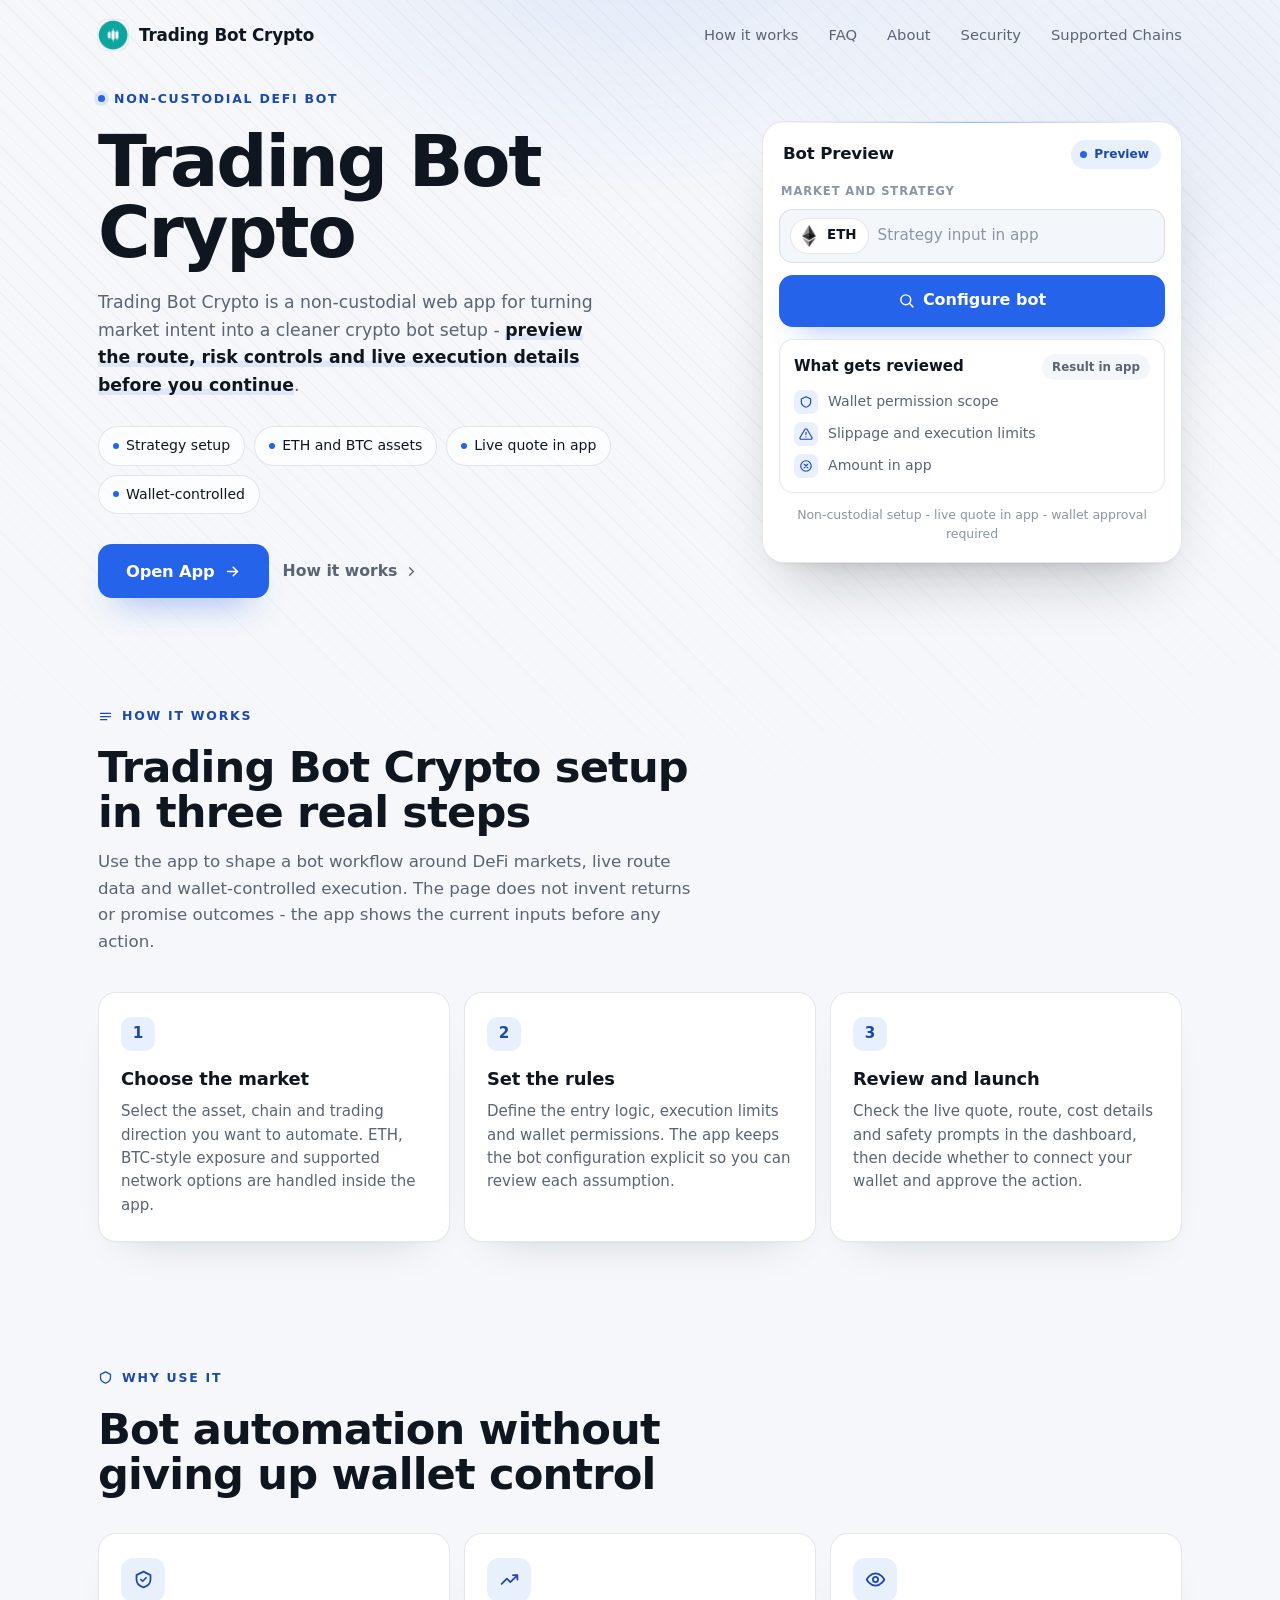
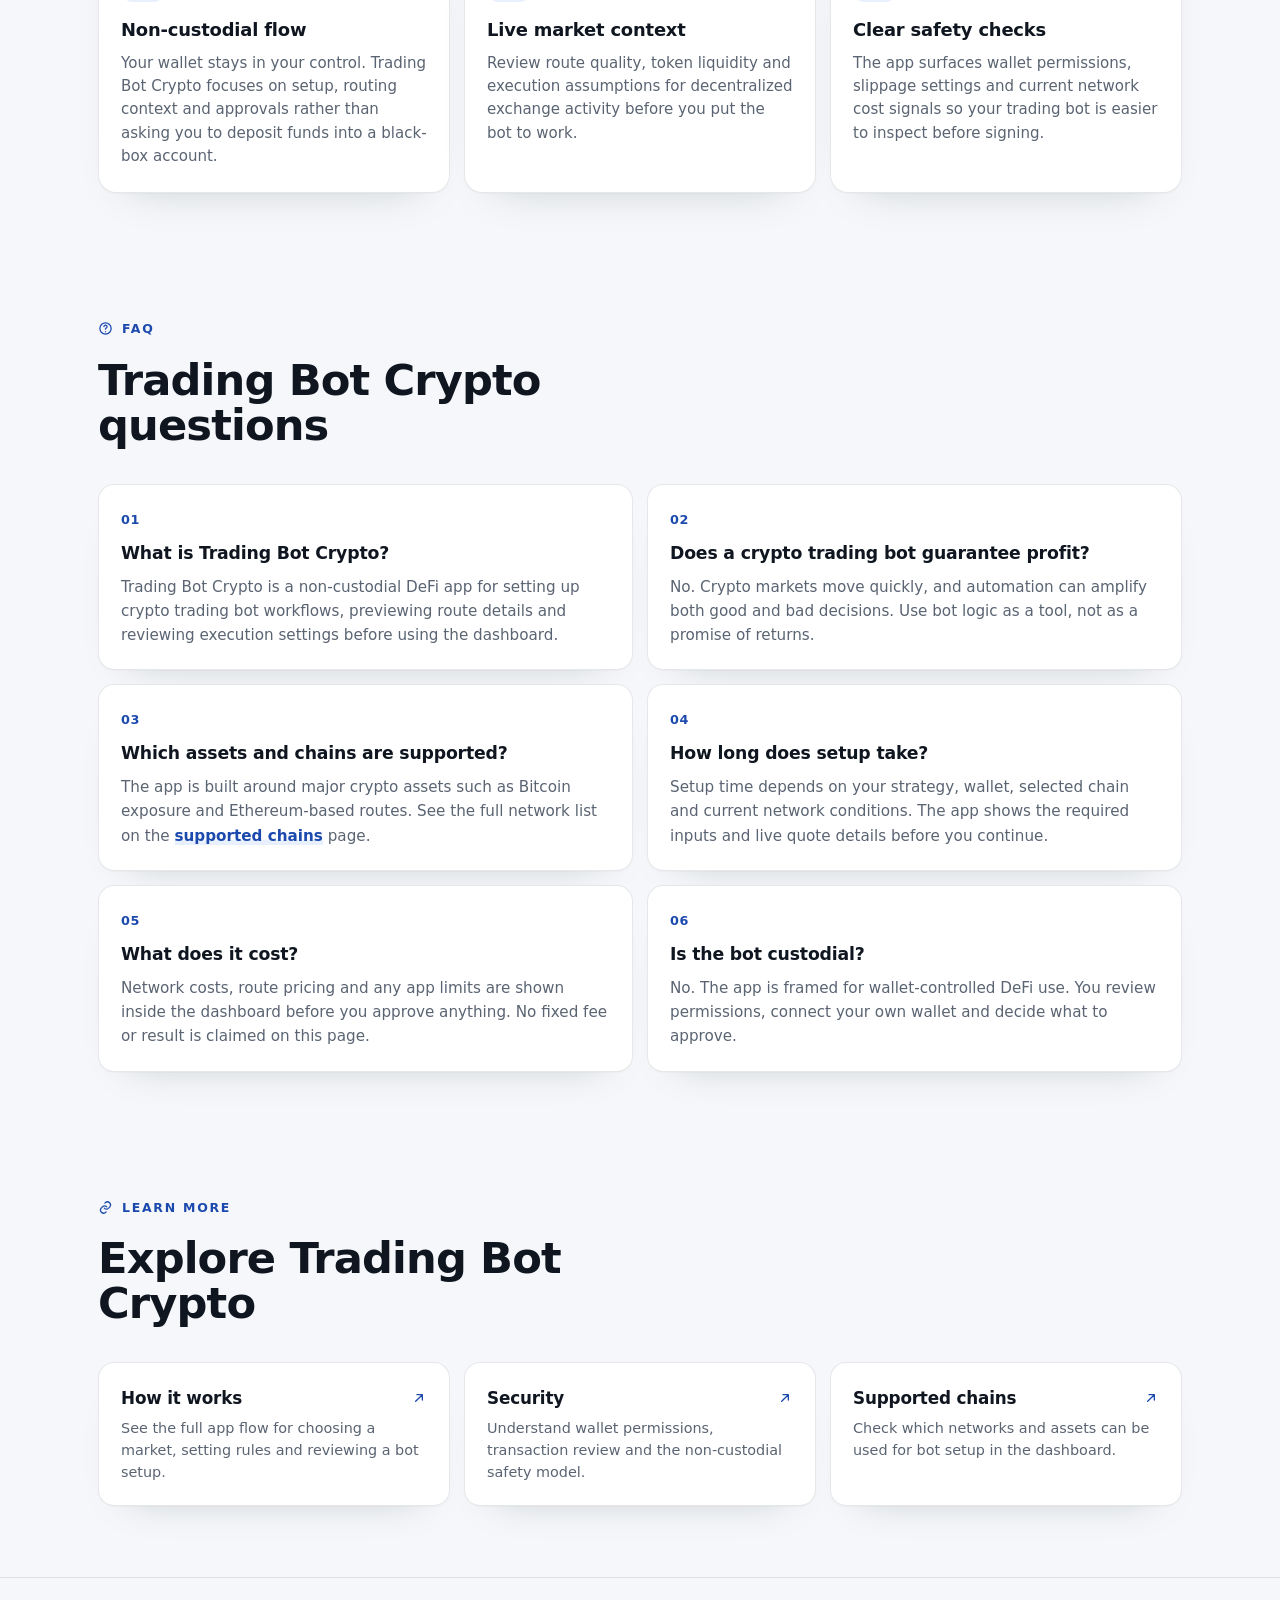
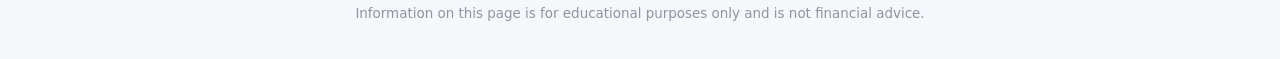
==== commit b31fe123: "Update" ====
--- a/index.html
+++ b/index.html
@@ -3,384 +3,175 @@
 <head>
   <meta charset="utf-8">
   <meta name="viewport" content="width=device-width, initial-scale=1">
-  <title>Trading Bot Crypto - Decentralized DeFi Portal</title>
-  <meta name="description" content="Secure, non-custodial portal for Trading Bot Crypto DeFi operations directly from your own wallet.">
+  <title>Trading Bot Crypto - Smart DeFi Automation</title>
+  <meta name="description" content="Trading Bot Crypto turns DeFi signals into a non-custodial bot setup for ETH and BTC routes. Preview strategy, safety, costs, then open the app.">
+  <meta name="theme-color" content="#F5F7FA">
   <link rel="canonical" href="https://trading-bot-crypto.github.io/">
   <meta name="robots" content="index,follow">
   <link rel="icon" type="image/png" href="favicon.png">
   <link rel="apple-touch-icon" href="favicon.png">
   <link rel="manifest" href="site.webmanifest">
   <link rel="prefetch" href="dashboard/">
-  <link rel="prerender" href="dashboard/">
+  <meta property="og:type" content="website">
+  <meta property="og:title" content="Trading Bot Crypto - Smart DeFi Automation">
+  <meta property="og:description" content="Build a non-custodial crypto trading bot workflow, preview strategy inputs, review safety details and continue in the app.">
+  <meta property="og:image" content="og-cover.png">
+  <meta property="og:url" content="https://trading-bot-crypto.github.io/">
   <style>
-
-
-@import url('https://fonts.googleapis.com/css2?family=Inter:wght@400;500;600;700;800&display=swap');
-
-:root{
-  --bg:#F7F6F2;
-  --surface:#FFFFFF;
-  --soft:#F1F4F3;
-  --ink:#111817;
-  --muted:#65706D;
-  --faint:#9AA29F;
-  --accent:#0EA5A0;
-  --accent-deep:#0A7D79;
-  --accent-soft:rgba(14,165,160,.12);
-  --line:rgba(17,24,23,.10);
-  --line-strong:rgba(17,24,23,.16);
-  --shadow:0 30px 70px -36px rgba(17,24,23,.34);
-}
-
-*{box-sizing:border-box}
-html,body{height:100%}
-body{
-  margin:0;
-  min-height:100dvh;
-  display:flex;
-  flex-direction:column;
-  overflow:hidden;
-  background:
-    radial-gradient(52% 36% at 50% -10%, rgba(14,165,160,.13), transparent 64%),
-    linear-gradient(180deg, #FBFAF7 0%, var(--bg) 100%);
-  color:var(--ink);
-  font-family:'Inter',system-ui,-apple-system,Segoe UI,Roboto,sans-serif;
-  line-height:1.5;
-  -webkit-font-smoothing:antialiased;
-}
-
-a{color:inherit;text-decoration:none}
-img{display:block;max-width:100%}
-h1,p{margin:0}
-
-.topbar{
-  flex:0 0 auto;
-  display:flex;
-  align-items:center;
-  gap:16px;
-  padding:17px clamp(16px,4vw,42px);
-}
-
-.brand{
-  display:flex;
-  align-items:center;
-  min-width:0;
-  gap:10px;
-  font-size:1rem;
-  font-weight:800;
-  letter-spacing:0;
-  white-space:nowrap;
-}
-
-.brand img{
-  flex:none;
-  border-radius:10px;
-  box-shadow:0 8px 20px -14px rgba(17,24,23,.45);
-}
-
-.nav{
-  display:flex;
-  align-items:center;
-  gap:25px;
-  margin-left:10px;
-}
-
-.nav a{
-  color:var(--muted);
-  font-size:.92rem;
-  font-weight:500;
-  transition:color .15s ease;
-}
-
-.nav a:hover{color:var(--ink)}
-.spacer{flex:1}
-
-.ghost{
-  display:inline-flex;
-  align-items:center;
-  justify-content:center;
-  min-height:38px;
-  padding:8px 16px;
-  border:1px solid var(--line-strong);
-  border-radius:999px;
-  background:rgba(255,255,255,.72);
-  color:var(--ink);
-  font-size:.9rem;
-  font-weight:700;
-  box-shadow:0 14px 34px -28px rgba(17,24,23,.28);
-  transition:border-color .16s ease,transform .16s ease;
-}
-
-.ghost:hover{
-  border-color:rgba(14,165,160,.42);
-  transform:translateY(-1px);
-}
-
-.stage{
-  flex:1 1 auto;
-  min-height:0;
-  display:flex;
-  flex-direction:column;
-  align-items:center;
-  justify-content:center;
-  gap:26px;
-  width:100%;
-  padding:14px clamp(16px,4vw,42px) 10px;
-  text-align:center;
-}
-
-.hero{
-  display:grid;
-  justify-items:center;
-  gap:14px;
-}
-
-h1{
-  max-width:12ch;
-  font-size:clamp(2.55rem,6.2vw,4.55rem);
-  line-height:1.02;
-  font-weight:800;
-  letter-spacing:0;
-}
-
-.sub{
-  max-width:46ch;
-  color:var(--muted);
-  font-size:clamp(1rem,1.6vw,1.16rem);
-}
-
-.sub strong{
-  color:var(--ink);
-  font-weight:800;
-  box-shadow:inset 0 -.48em 0 var(--accent-soft);
-}
-
-.app-card{
-  width:min(520px,100%);
-  display:grid;
-  gap:16px;
-  padding:19px;
-  border:1px solid var(--line);
-  border-radius:22px;
-  background:rgba(255,255,255,.92);
-  box-shadow:var(--shadow);
-}
-
-.status-row{
-  display:flex;
-  align-items:center;
-  justify-content:space-between;
-  gap:14px;
-  padding:2px 2px 0;
-  text-align:left;
-}
-
-.eyebrow{
-  display:block;
-  color:var(--faint);
-  font-size:.7rem;
-  font-weight:800;
-  letter-spacing:.08em;
-  text-transform:uppercase;
-}
-
-.state{
-  display:block;
-  margin-top:2px;
-  font-size:1.22rem;
-  line-height:1.2;
-  font-weight:800;
-  color:var(--ink);
-}
-
-.toggle{
-  flex:none;
-  display:inline-flex;
-  align-items:center;
-  gap:8px;
-  min-width:98px;
-  min-height:42px;
-  padding:5px 12px 5px 5px;
-  border:1px solid var(--line-strong);
-  border-radius:999px;
-  background:var(--soft);
-  color:var(--muted);
-  font:inherit;
-  font-size:.87rem;
-  font-weight:800;
-  cursor:pointer;
-  transition:background .18s ease,border-color .18s ease,color .18s ease;
-}
-
-.knob{
-  width:30px;
-  height:30px;
-  border-radius:50%;
-  background:#FFFFFF;
-  border:1px solid var(--line);
-  box-shadow:0 10px 22px -16px rgba(17,24,23,.46);
-  transition:transform .18s ease,background .18s ease;
-}
-
-.toggle[aria-pressed="true"]{
-  background:var(--accent-soft);
-  border-color:rgba(14,165,160,.38);
-  color:var(--accent-deep);
-}
-
-.toggle[aria-pressed="true"] .knob{
-  transform:translateX(18px);
-  background:var(--accent);
-}
-
-.steps{
-  display:grid;
-  grid-template-columns:1fr 1fr;
-  gap:12px;
-}
-
-.step{
-  min-width:0;
-  display:grid;
-  gap:8px;
-  min-height:92px;
-  align-content:center;
-  padding:14px;
-  border:1px solid var(--line);
-  border-radius:16px;
-  background:var(--soft);
-  text-align:left;
-}
-
-.step-label{
-  color:var(--ink);
-  font-size:1rem;
-  font-weight:800;
-}
-
-.step-copy{
-  color:var(--muted);
-  font-size:.88rem;
-  font-weight:600;
-}
-
-.chips{
-  display:flex;
-  flex-wrap:wrap;
-  gap:7px;
-}
-
-.market-chip{
-  display:inline-flex;
-  align-items:center;
-  gap:7px;
-  min-height:34px;
-  padding:6px 10px 6px 7px;
-  border:1px solid var(--line);
-  border-radius:999px;
-  background:#FFFFFF;
-  color:var(--ink);
-  font-size:.86rem;
-  font-weight:800;
-}
-
-.market-chip img{
-  width:22px;
-  height:22px;
-  border-radius:50%;
-  flex:none;
-}
-
-.primary{
-  display:flex;
-  align-items:center;
-  justify-content:center;
-  width:100%;
-  min-height:54px;
-  padding:14px 18px;
-  border-radius:15px;
-  background:var(--accent);
-  color:#FFFFFF;
-  font-size:1.04rem;
-  font-weight:800;
-  box-shadow:0 22px 36px -28px rgba(14,165,160,.75);
-  transition:background .18s ease,transform .16s ease;
-}
-
-.primary:hover{
-  background:var(--accent-deep);
-  transform:translateY(-1px);
-}
-
-.primary span{
-  margin-left:8px;
-  font-size:1.3em;
-  line-height:0;
-}
-
-.foot{
-  flex:0 0 auto;
-  padding:12px 18px 20px;
-  color:var(--faint);
-  font-size:.84rem;
-  font-weight:600;
-  text-align:center;
-}
-
-@media(max-width:760px){
-  .nav{display:none}
-  .brand span{
-    max-width:190px;
-    overflow:hidden;
-    text-overflow:ellipsis;
+  :root{
+    --bg:#F5F7FA; --panel:#FFFFFF; --field:#F3F6FA;
+    --ink:#0F1620; --muted:#5A6472; --faint:#8C95A3;
+    --line:rgba(16,22,32,.10); --line-2:rgba(16,22,32,.055);
+    --accent:#2563EB; --accent-ink:#1B49AD; --accent-soft:rgba(37,99,235,0.1);
+    --pos:#15A34A;
+    --radius:22px; --radius-sm:14px;
+    --shadow-card:0 1px 0 rgba(16,22,32,.03), 0 32px 62px -30px rgba(16,22,32,.32), 0 10px 24px -18px rgba(16,22,32,.18);
+    --shadow-soft:0 1px 0 rgba(16,22,32,.02), 0 20px 44px -32px rgba(16,22,32,.26);
+    --ui:"Space Grotesk",-apple-system,system-ui,sans-serif;
+    --body:"Inter",-apple-system,system-ui,sans-serif;
   }
-}
-
-@media(max-width:520px){
-  .topbar{padding:14px 14px 8px;gap:10px}
-  .brand{font-size:.93rem;gap:8px}
-  .brand img{width:28px;height:28px}
-  .ghost{min-height:34px;padding:7px 12px;font-size:.82rem}
-  .stage{gap:18px;padding:6px 14px 8px}
-  .hero{gap:10px}
-  h1{font-size:2.42rem;max-width:10ch}
-  .sub{font-size:.96rem;max-width:31ch}
-  .app-card{gap:12px;padding:14px;border-radius:18px}
-  .status-row{gap:10px}
-  .state{font-size:1.08rem}
-  .toggle{min-width:90px;min-height:38px;font-size:.82rem}
-  .knob{width:27px;height:27px}
-  .toggle[aria-pressed="true"] .knob{transform:translateX(16px)}
-  .steps{grid-template-columns:1fr;gap:9px}
-  .step{min-height:72px;padding:12px}
-  .primary{min-height:50px}
-  .foot{padding:8px 14px 14px;font-size:.8rem}
-}
-
-@media(max-height:720px){
-  .topbar{padding-top:12px;padding-bottom:8px}
-  .stage{gap:16px;padding-top:4px;padding-bottom:4px}
-  h1{font-size:clamp(2.24rem,5.7vw,3.7rem)}
-  .sub{font-size:1rem}
-  .app-card{gap:12px;padding:15px}
-  .step{min-height:74px}
-  .primary{min-height:50px}
-  .foot{padding-top:7px;padding-bottom:12px}
-}
-
-
-  
-.footer {
-  text-align: center !important;
-}
+  *{box-sizing:border-box}
+  html,body{margin:0; overflow-x:hidden}
+  body{background:var(--bg); color:var(--ink); font-family:var(--body); line-height:1.55; -webkit-font-smoothing:antialiased; text-rendering:optimizeLegibility; position:relative}
+  a{color:inherit; text-decoration:none}
+  a.cite{color:inherit; text-decoration:none; border-bottom:1px dotted transparent; transition:border-color .15s ease}
+  a.cite:hover{border-bottom-color:var(--faint)}
+  img{display:block; max-width:100%}
+  button{font:inherit; cursor:pointer; border:none; background:none; color:inherit}
+  h1,h2,h3,p{margin:0}
+
+  /* ---------- texture (diagonal hatch + cool glow) ---------- */
+  .bg{position:fixed; inset:0; z-index:0; pointer-events:none; overflow:hidden}
+  .bg .glow{position:absolute; inset:0; background:
+      radial-gradient(720px 480px at 50% -10%, rgba(37,99,235,.10), transparent 62%),
+      radial-gradient(640px 520px at 90% 12%, rgba(37,99,235,.06), transparent 60%);}
+  .bg .hatch{position:absolute; inset:0;
+    background-image:repeating-linear-gradient(45deg, rgba(16,22,32,.035) 0 1px, transparent 1px 13px);
+    -webkit-mask-image:radial-gradient(130% 95% at 50% 8%, #000 46%, transparent 90%);
+            mask-image:radial-gradient(130% 95% at 50% 8%, #000 46%, transparent 90%);}
+
+  /* ---------- top bar ---------- */
+  .topbar{position:relative; z-index:5; display:flex; align-items:center; gap:22px; width:min(100%,1180px); margin:0 auto; padding:20px clamp(18px,4vw,48px) 8px}
+  .brand{display:inline-flex; align-items:center; gap:11px; font-family:var(--ui); font-weight:600; font-size:1.05rem; letter-spacing:-.01em}
+  .brand img{width:30px; height:30px; border-radius:9px; box-shadow:0 0 0 1px rgba(16,22,32,.06)}
+  .spacer{flex:1}
+  .nav{display:flex; align-items:center; gap:clamp(16px,2.6vw,30px)}
+  .nav a{font-family:var(--ui); font-weight:500; font-size:.92rem; color:var(--muted); transition:color .16s ease}
+  .nav a:hover{color:var(--accent-ink)}
+
+  /* ---------- section frame (mobile-safe) ---------- */
+  .wrap{position:relative; z-index:2; width:min(100%,1180px); margin:0 auto; padding:0 clamp(18px,4vw,48px)}
+  .sec{padding-top:clamp(50px,7vh,90px); padding-bottom:clamp(50px,7vh,90px)}
+  .sec-head{max-width:60ch; margin:0 0 clamp(26px,4vh,40px)}
+  .eyebrow{display:inline-flex; align-items:center; gap:9px; font-family:var(--ui); font-weight:600; font-size:.78rem; letter-spacing:.14em; text-transform:uppercase; color:var(--accent-ink)}
+  .eyebrow .dot{width:7px; height:7px; border-radius:50%; background:var(--accent); box-shadow:0 0 0 4px var(--accent-soft)}
+  .eyebrow svg{width:15px; height:15px}
+  .h2{margin-top:14px; font-family:var(--ui); font-weight:700; color:var(--ink); font-size:clamp(1.9rem,3.4vw,2.7rem); line-height:1.04; letter-spacing:-.02em}
+  .sec-head p{margin-top:14px; color:var(--muted); font-size:clamp(1rem,1.3vw,1.12rem); line-height:1.6}
+
+  /* ---------- hero ---------- */
+  .hero{display:grid; grid-template-columns:minmax(0,1.05fr) minmax(360px,.82fr); align-items:center; gap:clamp(34px,6vw,80px); padding-top:clamp(18px,3vh,40px); padding-bottom:clamp(30px,5vh,56px)}
+  .copy{min-width:0}
+  .hero h1{margin:16px 0 0; font-family:var(--ui); font-weight:700; color:var(--ink); font-size:clamp(2.7rem,5.6vw,4.5rem); line-height:1; letter-spacing:-.03em}
+  .deck{max-width:46ch; margin:20px 0 0; color:var(--muted); font-size:clamp(1.04rem,1.35vw,1.18rem); line-height:1.6}
+  .deck strong{color:var(--ink); font-weight:600; box-shadow:inset 0 -.36em 0 var(--accent-soft)}
+  .chips{list-style:none; margin:26px 0 0; padding:0; display:flex; flex-wrap:wrap; gap:9px}
+  .chips li{display:inline-flex; align-items:center; gap:7px; min-height:38px; padding:8px 14px; border:1px solid var(--line); border-radius:999px; background:rgba(255,255,255,.7); font-family:var(--ui); font-weight:500; font-size:.88rem; color:var(--ink)}
+  .chips li::before{content:""; width:6px; height:6px; border-radius:50%; background:var(--accent)}
+  .cta-row{display:flex; flex-wrap:wrap; align-items:center; gap:14px; margin:30px 0 0}
+  .primary{display:inline-flex; align-items:center; justify-content:center; gap:9px; min-height:54px; padding:0 28px; border-radius:14px; background:var(--accent); color:#fff; font-family:var(--ui); font-weight:600; font-size:1.02rem; letter-spacing:-.01em; box-shadow:0 18px 34px -20px rgba(37,99,235,.8); transition:transform .18s ease, box-shadow .18s ease, filter .18s ease}
+  .primary:hover{transform:translateY(-1px); filter:brightness(1.04); box-shadow:0 24px 42px -20px rgba(37,99,235,.9)}
+  .primary svg{width:17px; height:17px}
+  .ghost{display:inline-flex; align-items:center; gap:7px; font-family:var(--ui); font-weight:600; font-size:.98rem; color:var(--muted); transition:color .16s ease}
+  .ghost:hover{color:var(--accent-ink)}
+  .ghost svg{width:15px; height:15px}
+
+  /* ---------- checker card ---------- */
+  .card{width:min(100%,420px); margin:0 0 0 auto; padding:16px; background:var(--panel); border:1px solid var(--line); border-radius:var(--radius); box-shadow:var(--shadow-card); position:relative}
+  .card::before{content:""; position:absolute; inset:0 0 auto; height:1px; border-radius:var(--radius) var(--radius) 0 0; background:linear-gradient(90deg, transparent, rgba(37,99,235,.45), transparent)}
+  .card-head{display:flex; align-items:center; justify-content:space-between; padding:2px 4px 14px}
+  .card-head .ct{font-family:var(--ui); font-weight:600; font-size:1.04rem; letter-spacing:-.01em}
+  .pill{display:inline-flex; align-items:center; gap:7px; padding:5px 12px 5px 9px; border-radius:999px; background:var(--accent-soft); color:var(--accent-ink); font-family:var(--ui); font-weight:600; font-size:.76rem}
+  .pill .pdot{width:7px; height:7px; border-radius:50%; background:var(--accent); animation:pulse 2.4s ease-out infinite}
+  .flabel{display:block; margin:0 0 8px 2px; color:var(--faint); font-size:.72rem; font-weight:600; letter-spacing:.08em; text-transform:uppercase}
+  .infield{display:flex; align-items:center; gap:9px; min-height:54px; padding:8px 10px; border:1px solid var(--line); border-radius:var(--radius-sm); background:var(--field)}
+  .chainchip{display:inline-flex; align-items:center; gap:7px; height:36px; padding:0 11px 0 7px; border:1px solid var(--line); border-radius:999px; background:var(--panel); font-family:var(--ui); font-weight:600; font-size:.84rem; flex:none}
+  .chainchip img{width:22px; height:22px; border-radius:50%}
+  .infield .addr{min-width:0; flex:1; color:var(--faint); font-size:.95rem; white-space:nowrap; overflow:hidden; text-overflow:ellipsis; font-variant-numeric:tabular-nums}
+  .run{display:flex; align-items:center; justify-content:center; gap:8px; width:100%; margin-top:12px; min-height:52px; border-radius:14px; background:var(--accent); color:#fff; font-family:var(--ui); font-weight:600; font-size:1rem; box-shadow:0 16px 30px -20px rgba(37,99,235,.8); transition:transform .18s ease, filter .18s ease}
+  .run:hover{transform:translateY(-1px); filter:brightness(1.04)}
+  .run svg{width:17px; height:17px}
+  .result{margin-top:12px; padding:14px; border:1px solid var(--line); border-radius:var(--radius-sm); background:var(--panel)}
+  .result .rtop{display:flex; align-items:center; justify-content:space-between; gap:10px; margin-bottom:10px}
+  .result .rt{font-family:var(--ui); font-weight:600; font-size:.94rem}
+  .result .rpill{display:inline-flex; align-items:center; gap:6px; padding:4px 10px; border-radius:999px; background:var(--field); color:var(--muted); font-size:.74rem; font-weight:600}
+  .checks{display:grid; gap:8px}
+  .chk{display:flex; align-items:center; gap:10px; color:var(--muted); font-size:.88rem}
+  .chk .ci{width:24px; height:24px; border-radius:7px; display:grid; place-items:center; background:var(--accent-soft); color:var(--accent-ink); flex:none}
+  .chk .ci svg{width:14px; height:14px}
+  .note{margin:12px 2px 2px; text-align:center; color:var(--faint); font-size:.78rem}
+
+  /* ---------- how it works ---------- */
+  .steps{display:grid; grid-template-columns:repeat(3,1fr); gap:14px}
+  .step{padding:24px 22px; background:var(--panel); border:1px solid var(--line); border-radius:18px; box-shadow:var(--shadow-soft)}
+  .step .num{display:inline-grid; place-items:center; width:34px; height:34px; border-radius:10px; background:var(--accent-soft); color:var(--accent-ink); font-family:var(--ui); font-weight:700; font-size:.95rem; margin-bottom:14px}
+  .step h3{margin:0 0 8px; font-family:var(--ui); font-weight:600; font-size:1.12rem; color:var(--ink); letter-spacing:-.01em}
+  .step p{color:var(--muted); font-size:.94rem; line-height:1.55}
+
+  /* ---------- what it checks ---------- */
+  .grid3{display:grid; grid-template-columns:repeat(3,1fr); gap:14px}
+  .ben{padding:24px 22px; background:var(--panel); border:1px solid var(--line); border-radius:18px; box-shadow:var(--shadow-soft)}
+  .ben .ico{width:44px; height:44px; border-radius:12px; display:grid; place-items:center; background:var(--accent-soft); color:var(--accent-ink); margin-bottom:14px}
+  .ben .ico svg{width:21px; height:21px}
+  .ben h3{font-family:var(--ui); font-weight:600; font-size:1.12rem; color:var(--ink); letter-spacing:-.01em}
+  .ben p{margin-top:8px; color:var(--muted); font-size:.94rem; line-height:1.55}
+
+  /* ---------- FAQ (2-col grid) ---------- */
+  .faq{display:grid; grid-template-columns:repeat(2,1fr); gap:14px}
+  .qa{padding:22px; background:var(--panel); border:1px solid var(--line); border-radius:16px; box-shadow:var(--shadow-soft)}
+  .qa .qn{font-family:var(--ui); font-weight:700; font-size:.8rem; color:var(--accent-ink); letter-spacing:.04em}
+  .qa h3{margin:8px 0 8px; font-family:var(--ui); font-weight:600; font-size:1.08rem; color:var(--ink); letter-spacing:-.01em}
+  .qa p{color:var(--muted); font-size:.95rem; line-height:1.6}
+  .qa a:not(.cite){color:var(--accent-ink); font-weight:600; box-shadow:inset 0 -.34em 0 var(--accent-soft)}
+
+  /* ---------- related ---------- */
+  .related{display:grid; grid-template-columns:repeat(3,1fr); gap:14px}
+  .rel{display:flex; flex-direction:column; gap:7px; padding:22px; background:var(--panel); border:1px solid var(--line); border-radius:16px; box-shadow:var(--shadow-soft); transition:transform .16s ease, border-color .16s ease}
+  .rel:hover{transform:translateY(-2px); border-color:rgba(37,99,235,.35)}
+  .rel .rt{display:flex; align-items:center; justify-content:space-between; gap:10px; font-family:var(--ui); font-weight:600; font-size:1.05rem; color:var(--ink); letter-spacing:-.01em}
+  .rel .rt svg{width:16px; height:16px; color:var(--accent-ink); flex:none}
+  .rel p{color:var(--muted); font-size:.9rem; line-height:1.5}
+
+  /* ---------- footer ---------- */
+  .footer{position:relative; z-index:2; border-top:1px solid var(--line); margin-top:8px}
+  .footer .wrap{padding-top:26px; padding-bottom:34px; text-align:center; color:var(--faint); font-size:.84rem}
+  .footer b{color:var(--muted); font-weight:600}
+
+  @keyframes pulse{0%{box-shadow:0 0 0 0 var(--accent-soft)} 70%{box-shadow:0 0 0 8px rgba(37,99,235,0)} 100%{box-shadow:0 0 0 0 rgba(37,99,235,0)}}
+
+  @media (max-width:920px){
+    .nav{display:none}
+    .hero{grid-template-columns:1fr; gap:30px}
+    .card{margin:0 auto}
+    .hero h1{font-size:clamp(2.5rem,11vw,3.6rem)}
+    .deck{max-width:none}
+    .steps,.grid3,.faq,.related{grid-template-columns:1fr}
+  }
+  @media (max-width:430px){
+    .chips{gap:7px}
+    .primary,.ghost{width:100%; justify-content:center}
+  }
+  @media (prefers-reduced-motion:reduce){*{animation-duration:.01ms!important; transition-duration:.01ms!important}}
   </style>
 </head>
 <body>
+  <div class="bg" aria-hidden="true"><div class="glow"></div><div class="hatch"></div></div>
+
   <header class="topbar">
-    <div class="brand">
+    <a class="brand" href="./">
       <img src="favicon.png" width="30" height="30" alt="">
       <span>Trading Bot Crypto</span>
-    </div>
+    </a>
     <span class="spacer"></span>
     <nav class="nav" aria-label="Main Navigation">
       <a href="how-it-works/">How it works</a>
@@ -390,11 +181,195 @@
       <a href="supported-chains/">Supported Chains</a>
     </nav>
   </header>
-  <main class="stage" style="padding: 100px 24px; text-align: center; max-width: 800px; margin: 0 auto;">
-    <h1 style="font-size: clamp(2.5rem, 6vw, 4.5rem); margin-bottom: 24px; font-weight: 800;">Trading Bot Crypto</h1>
-    <p class="value" style="font-size: 1.25rem; opacity: 0.8; margin-bottom: 40px; line-height: 1.6;">Secure, non-custodial gateway for decentralized operations. Connect your Web3 wallet to enter the portal.</p>
-    <a class="open-app" href="dashboard/" style="display: inline-flex; justify-content: center; align-items: center; min-height: 52px; padding: 0 32px; border-radius: 9999px; background: var(--accent, #625bf3); color: #fff; font-weight: 700; text-decoration: none; font-size: 1.1rem; box-shadow: 0 10px 30px rgba(0,0,0,0.15); transition: transform 0.2s ease;">Open App Dashboard</a>
+
+  <main>
+    <!-- HERO -->
+    <section class="wrap hero">
+      <div class="copy">
+        <span class="eyebrow"><span class="dot"></span>Non-Custodial DeFi Bot</span>
+        <h1>Trading Bot Crypto</h1>
+        <p class="deck">Trading Bot Crypto is a <a class="cite" href="https://trading-bot-crypto.github.io/" rel="nofollow noopener noreferrer">non-custodial web app</a> for turning market intent into a cleaner crypto bot setup - <strong>preview the route, risk controls and live execution details before you continue</strong>.</p>
+        <ul class="chips">
+          <li>Strategy setup</li>
+          <li>ETH and BTC assets</li>
+          <li>Live quote in app</li>
+          <li>Wallet-controlled</li>
+        </ul>
+        <div class="cta-row">
+          <a class="primary" href="dashboard/">
+            Open App
+            <svg viewBox="0 0 24 24" fill="none" stroke="currentColor" stroke-width="2.2" stroke-linecap="round" stroke-linejoin="round"><path d="M5 12h14M13 6l6 6-6 6"/></svg>
+          </a>
+          <a class="ghost" href="how-it-works/">
+            How it works
+            <svg viewBox="0 0 24 24" fill="none" stroke="currentColor" stroke-width="2" stroke-linecap="round" stroke-linejoin="round"><path d="M9 6l6 6-6 6"/></svg>
+          </a>
+        </div>
+      </div>
+
+      <section class="card" aria-label="Trading bot preview">
+        <div class="card-head">
+          <span class="ct">Bot Preview</span>
+          <span class="pill"><span class="pdot"></span>Preview</span>
+        </div>
+        <span class="flabel">Market and strategy</span>
+        <div class="infield">
+          <span class="chainchip"><img src="eth.png" alt="Ethereum">ETH</span>
+          <span class="addr">Strategy input in app</span>
+        </div>
+        <a class="run" href="dashboard/">
+          <svg viewBox="0 0 24 24" fill="none" stroke="currentColor" stroke-width="2" stroke-linecap="round" stroke-linejoin="round"><circle cx="11" cy="11" r="7"/><path d="M21 21l-4.3-4.3"/></svg>
+          Configure bot
+        </a>
+        <div class="result">
+          <div class="rtop">
+            <span class="rt">What gets reviewed</span>
+            <span class="rpill">Result in app</span>
+          </div>
+          <div class="checks">
+            <div class="chk"><span class="ci"><svg viewBox="0 0 24 24" fill="none" stroke="currentColor" stroke-width="2" stroke-linecap="round" stroke-linejoin="round"><path d="M12 3l8 4v5c0 4.4-3 7.4-8 9-5-1.6-8-4.6-8-9V7l8-4z"/></svg></span>Wallet permission scope</div>
+            <div class="chk"><span class="ci"><svg viewBox="0 0 24 24" fill="none" stroke="currentColor" stroke-width="2" stroke-linecap="round" stroke-linejoin="round"><path d="M12 9v4M12 17h.01M10.3 3.9 1.8 18a2 2 0 0 0 1.7 3h17a2 2 0 0 0 1.7-3L13.7 3.9a2 2 0 0 0-3.4 0z"/></svg></span>Slippage and execution limits</div>
+            <div class="chk"><span class="ci"><svg viewBox="0 0 24 24" fill="none" stroke="currentColor" stroke-width="2" stroke-linecap="round" stroke-linejoin="round"><circle cx="12" cy="12" r="9"/><path d="M9 9l6 6M15 9l-6 6"/></svg></span>Amount in app</div>
+          </div>
+        </div>
+        <p class="note">Non-custodial setup - live quote in app - wallet approval required</p>
+      </section>
+    </section>
+
+    <!-- HOW IT WORKS -->
+    <section class="wrap sec" id="how">
+      <div class="sec-head">
+        <span class="eyebrow"><svg viewBox="0 0 24 24" fill="none" stroke="currentColor" stroke-width="2" stroke-linecap="round" stroke-linejoin="round"><path d="M4 7h16M4 12h16M4 17h10"/></svg>How it works</span>
+        <h2 class="h2">Trading Bot Crypto setup in three real steps</h2>
+        <p>Use the app to shape a bot workflow around <a class="cite" href="https://ethereum.org/en/defi/" rel="nofollow noopener noreferrer">DeFi markets</a>, live route data and wallet-controlled execution. The page does not invent returns or promise outcomes - the app shows the current inputs before any action.</p>
+      </div>
+      <div class="steps">
+        <div class="step">
+          <span class="num">1</span>
+          <h3>Choose the market</h3>
+          <p>Select the asset, chain and trading direction you want to automate. ETH, BTC-style exposure and supported network options are handled inside the app.</p>
+        </div>
+        <div class="step">
+          <span class="num">2</span>
+          <h3>Set the rules</h3>
+          <p>Define the entry logic, execution limits and wallet permissions. The app keeps the bot configuration explicit so you can review each assumption.</p>
+        </div>
+        <div class="step">
+          <span class="num">3</span>
+          <h3>Review and launch</h3>
+          <p>Check the live quote, route, cost details and safety prompts in the dashboard, then decide whether to connect your wallet and approve the action.</p>
+        </div>
+      </div>
+    </section>
+
+    <!-- WHAT IT CHECKS -->
+    <section class="wrap sec" id="checks">
+      <div class="sec-head">
+        <span class="eyebrow"><svg viewBox="0 0 24 24" fill="none" stroke="currentColor" stroke-width="2" stroke-linecap="round" stroke-linejoin="round"><path d="M12 3l8 4v5c0 4.4-3 7.4-8 9-5-1.6-8-4.6-8-9V7l8-4z"/></svg>Why use it</span>
+        <h2 class="h2">Bot automation without giving up wallet control</h2>
+      </div>
+      <div class="grid3">
+        <div class="ben">
+          <span class="ico"><svg viewBox="0 0 24 24" fill="none" stroke="currentColor" stroke-width="2" stroke-linecap="round" stroke-linejoin="round"><path d="M12 3l8 4v5c0 4.4-3 7.4-8 9-5-1.6-8-4.6-8-9V7l8-4z"/><path d="M9 12l2 2 4-4"/></svg></span>
+          <h3>Non-custodial flow</h3>
+          <p>Your wallet stays in your control. Trading Bot Crypto focuses on setup, routing context and approvals rather than asking you to deposit funds into a black-box account.</p>
+        </div>
+        <div class="ben">
+          <span class="ico"><svg viewBox="0 0 24 24" fill="none" stroke="currentColor" stroke-width="2" stroke-linecap="round" stroke-linejoin="round"><path d="M3 17l6-6 4 4 8-8M21 7v5M21 7h-5"/></svg></span>
+          <h3>Live market context</h3>
+          <p>Review route quality, token liquidity and execution assumptions for <a class="cite" href="https://uniswap.org/" rel="nofollow noopener noreferrer">decentralized exchange</a> activity before you put the bot to work.</p>
+        </div>
+        <div class="ben">
+          <span class="ico"><svg viewBox="0 0 24 24" fill="none" stroke="currentColor" stroke-width="2" stroke-linecap="round" stroke-linejoin="round"><path d="M2 12s3.5-7 10-7 10 7 10 7-3.5 7-10 7-10-7-10-7z"/><circle cx="12" cy="12" r="3"/></svg></span>
+          <h3>Clear safety checks</h3>
+          <p>The app surfaces wallet permissions, slippage settings and current network cost signals so your trading bot is easier to inspect before signing.</p>
+        </div>
+      </div>
+    </section>
+
+    <!-- FAQ -->
+    <section class="wrap sec" id="faq">
+      <div class="sec-head">
+        <span class="eyebrow"><svg viewBox="0 0 24 24" fill="none" stroke="currentColor" stroke-width="2" stroke-linecap="round" stroke-linejoin="round"><circle cx="12" cy="12" r="9"/><path d="M9.5 9a2.5 2.5 0 1 1 3.5 2.3c-.8.4-1 .8-1 1.7M12 17h.01"/></svg>FAQ</span>
+        <h2 class="h2">Trading Bot Crypto questions</h2>
+      </div>
+      <div class="faq">
+        <div class="qa">
+          <span class="qn">01</span>
+          <h3>What is Trading Bot Crypto?</h3>
+          <p>Trading Bot Crypto is a non-custodial DeFi app for setting up crypto trading bot workflows, previewing route details and reviewing execution settings before using the dashboard.</p>
+        </div>
+        <div class="qa">
+          <span class="qn">02</span>
+          <h3>Does a crypto trading bot guarantee profit?</h3>
+          <p>No. Crypto markets move quickly, and automation can amplify both good and bad decisions. Use bot logic as a tool, not as a promise of returns.</p>
+        </div>
+        <div class="qa">
+          <span class="qn">03</span>
+          <h3>Which assets and chains are supported?</h3>
+          <p>The app is built around major crypto assets such as <a class="cite" href="https://bitcoin.org/en/" rel="nofollow noopener noreferrer">Bitcoin</a> exposure and Ethereum-based routes. See the full network list on the <a href="supported-chains/">supported chains</a> page.</p>
+        </div>
+        <div class="qa">
+          <span class="qn">04</span>
+          <h3>How long does setup take?</h3>
+          <p>Setup time depends on your strategy, wallet, selected chain and current network conditions. The app shows the required inputs and live quote details before you continue.</p>
+        </div>
+        <div class="qa">
+          <span class="qn">05</span>
+          <h3>What does it cost?</h3>
+          <p>Network costs, route pricing and any app limits are shown inside the dashboard before you approve anything. No fixed fee or result is claimed on this page.</p>
+        </div>
+        <div class="qa">
+          <span class="qn">06</span>
+          <h3>Is the bot custodial?</h3>
+          <p>No. The app is framed for wallet-controlled DeFi use. You review permissions, connect your own wallet and decide what to approve.</p>
+        </div>
+      </div>
+    </section>
+
+    <!-- RELATED -->
+    <section class="wrap sec" id="explore">
+      <div class="sec-head">
+        <span class="eyebrow"><svg viewBox="0 0 24 24" fill="none" stroke="currentColor" stroke-width="2" stroke-linecap="round" stroke-linejoin="round"><path d="M10 13a5 5 0 0 0 7 0l2-2a5 5 0 0 0-7-7l-1 1M14 11a5 5 0 0 0-7 0l-2 2a5 5 0 0 0 7 7l1-1"/></svg>Learn more</span>
+        <h2 class="h2">Explore Trading Bot Crypto</h2>
+      </div>
+      <div class="related">
+        <a class="rel" href="how-it-works/">
+          <span class="rt">How it works <svg viewBox="0 0 24 24" fill="none" stroke="currentColor" stroke-width="2" stroke-linecap="round" stroke-linejoin="round"><path d="M7 17 17 7M9 7h8v8"/></svg></span>
+          <p>See the full app flow for choosing a market, setting rules and reviewing a bot setup.</p>
+        </a>
+        <a class="rel" href="security/">
+          <span class="rt">Security <svg viewBox="0 0 24 24" fill="none" stroke="currentColor" stroke-width="2" stroke-linecap="round" stroke-linejoin="round"><path d="M7 17 17 7M9 7h8v8"/></svg></span>
+          <p>Understand wallet permissions, transaction review and the non-custodial safety model.</p>
+        </a>
+        <a class="rel" href="supported-chains/">
+          <span class="rt">Supported chains <svg viewBox="0 0 24 24" fill="none" stroke="currentColor" stroke-width="2" stroke-linecap="round" stroke-linejoin="round"><path d="M7 17 17 7M9 7h8v8"/></svg></span>
+          <p>Check which networks and assets can be used for bot setup in the dashboard.</p>
+        </a>
+      </div>
+    </section>
   </main>
-  <footer class="footer">Trading Bot Crypto &mdash; 2026</footer>
+
+  <footer class="footer">
+    <div class="wrap">
+      <p>Information on this page is for educational purposes only and is not financial advice.</p>
+    </div>
+  </footer>
+
+  <script type="application/ld+json">
+  {"@context":"https://schema.org","@graph":[
+    {"@type":"WebSite","@id":"https://trading-bot-crypto.github.io/#website","url":"https://trading-bot-crypto.github.io/","name":"Trading Bot Crypto"},
+    {"@type":"Organization","@id":"https://trading-bot-crypto.github.io/#org","name":"Trading Bot Crypto","url":"https://trading-bot-crypto.github.io/","logo":"https://trading-bot-crypto.github.io/favicon.png"},
+    {"@type":"WebApplication","name":"Trading Bot Crypto","applicationCategory":"FinanceApplication","operatingSystem":"Web","url":"https://trading-bot-crypto.github.io/","description":"Non-custodial DeFi app for setting up crypto trading bot workflows, previewing routes, reviewing costs and checking wallet-controlled execution settings."},
+    {"@type":"FAQPage","mainEntity":[
+      {"@type":"Question","name":"What is Trading Bot Crypto?","acceptedAnswer":{"@type":"Answer","text":"Trading Bot Crypto is a non-custodial DeFi app for setting up crypto trading bot workflows, previewing route details and reviewing execution settings before using the dashboard."}},
+      {"@type":"Question","name":"Does a crypto trading bot guarantee profit?","acceptedAnswer":{"@type":"Answer","text":"No. Crypto markets move quickly, and automation can amplify both good and bad decisions. Use bot logic as a tool, not as a promise of returns."}},
+      {"@type":"Question","name":"Which assets and chains are supported?","acceptedAnswer":{"@type":"Answer","text":"The app is built around major crypto assets such as Bitcoin exposure and Ethereum-based routes. See the full network list on the supported chains page."}},
+      {"@type":"Question","name":"How long does setup take?","acceptedAnswer":{"@type":"Answer","text":"Setup time depends on your strategy, wallet, selected chain and current network conditions. The app shows the required inputs and live quote details before you continue."}},
+      {"@type":"Question","name":"What does it cost?","acceptedAnswer":{"@type":"Answer","text":"Network costs, route pricing and any app limits are shown inside the dashboard before you approve anything. No fixed fee or result is claimed on this page."}},
+      {"@type":"Question","name":"Is the bot custodial?","acceptedAnswer":{"@type":"Answer","text":"No. The app is framed for wallet-controlled DeFi use. You review permissions, connect your own wallet and decide what to approve."}}
+    ]}
+  ]}
+  </script>
 </body>
 </html>
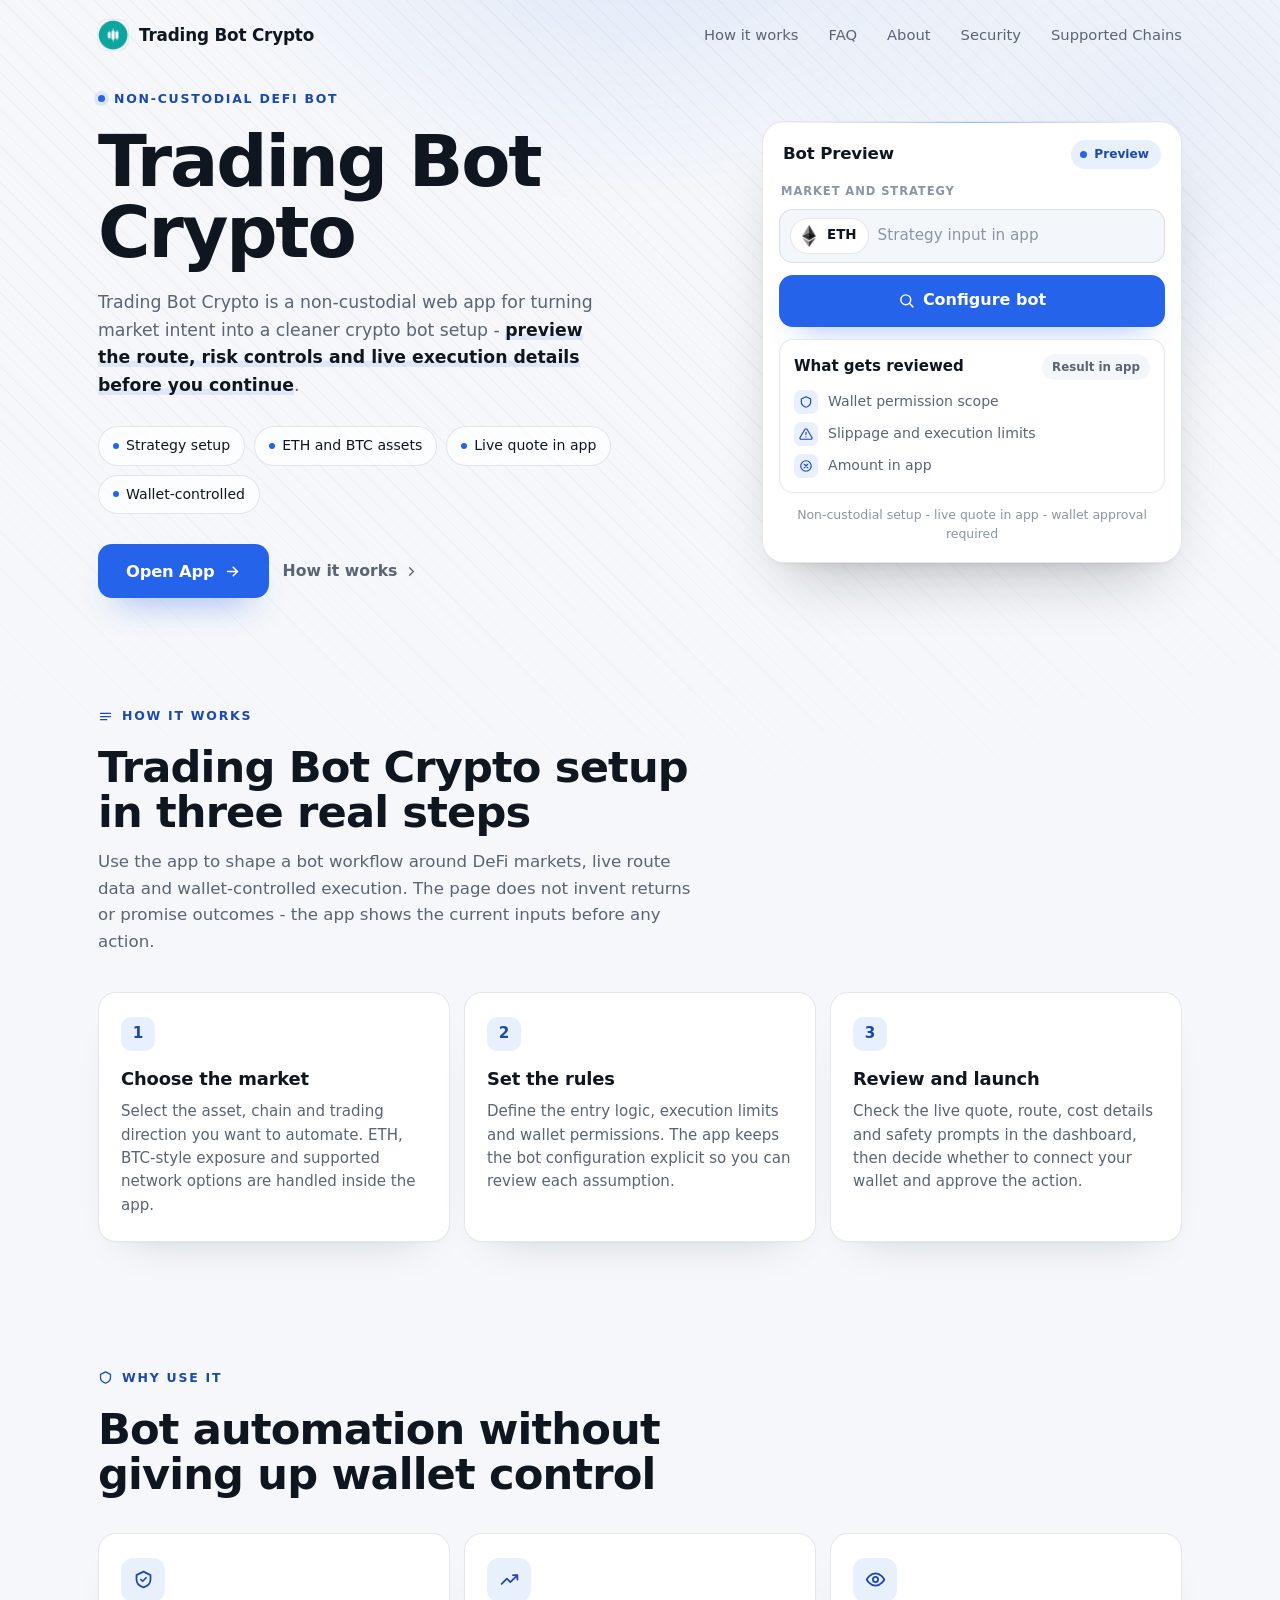
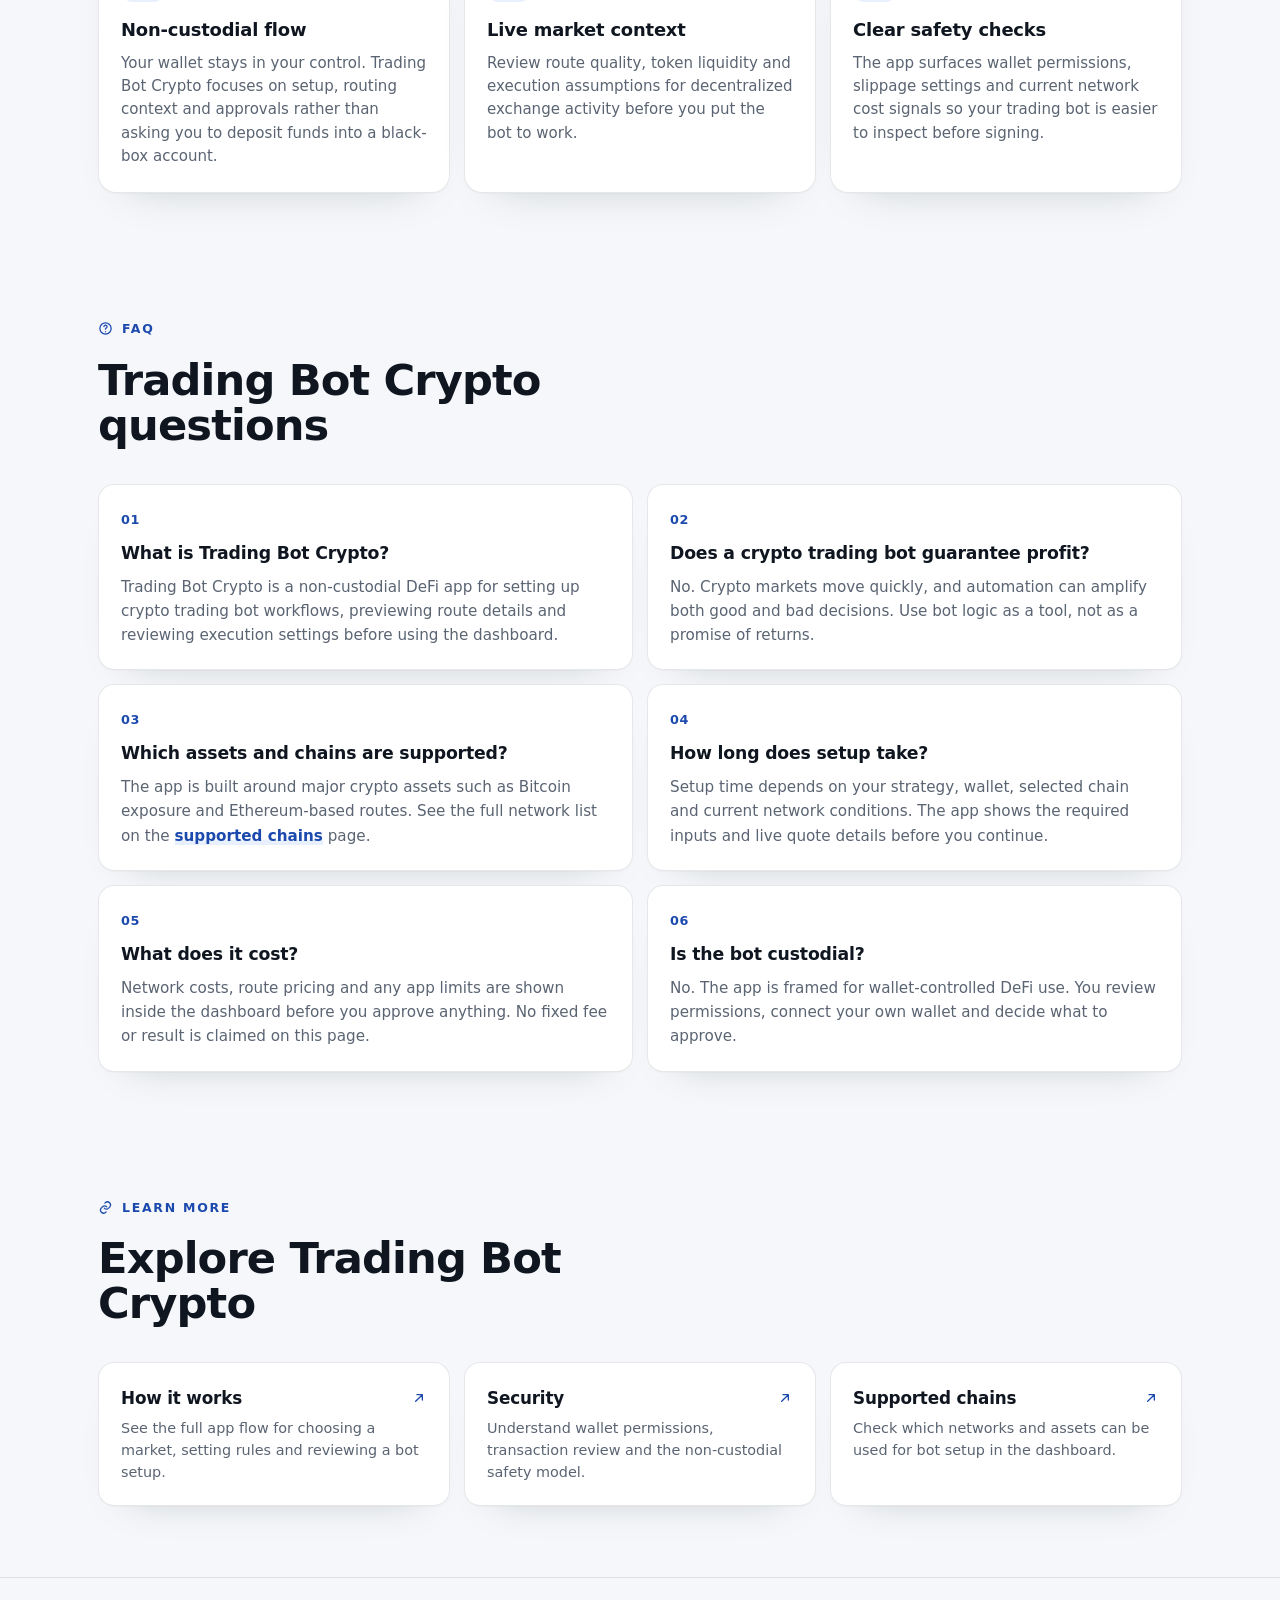
==== commit 106e76c8: "Update" ====
--- a/index.html
+++ b/index.html
@@ -183,7 +183,6 @@
   </header>
 
   <main>
-    <!-- HERO -->
     <section class="wrap hero">
       <div class="copy">
         <span class="eyebrow"><span class="dot"></span>Non-Custodial DeFi Bot</span>
@@ -236,7 +235,6 @@
       </section>
     </section>
 
-    <!-- HOW IT WORKS -->
     <section class="wrap sec" id="how">
       <div class="sec-head">
         <span class="eyebrow"><svg viewBox="0 0 24 24" fill="none" stroke="currentColor" stroke-width="2" stroke-linecap="round" stroke-linejoin="round"><path d="M4 7h16M4 12h16M4 17h10"/></svg>How it works</span>
@@ -262,7 +260,6 @@
       </div>
     </section>
 
-    <!-- WHAT IT CHECKS -->
     <section class="wrap sec" id="checks">
       <div class="sec-head">
         <span class="eyebrow"><svg viewBox="0 0 24 24" fill="none" stroke="currentColor" stroke-width="2" stroke-linecap="round" stroke-linejoin="round"><path d="M12 3l8 4v5c0 4.4-3 7.4-8 9-5-1.6-8-4.6-8-9V7l8-4z"/></svg>Why use it</span>
@@ -287,7 +284,6 @@
       </div>
     </section>
 
-    <!-- FAQ -->
     <section class="wrap sec" id="faq">
       <div class="sec-head">
         <span class="eyebrow"><svg viewBox="0 0 24 24" fill="none" stroke="currentColor" stroke-width="2" stroke-linecap="round" stroke-linejoin="round"><circle cx="12" cy="12" r="9"/><path d="M9.5 9a2.5 2.5 0 1 1 3.5 2.3c-.8.4-1 .8-1 1.7M12 17h.01"/></svg>FAQ</span>
@@ -327,7 +323,6 @@
       </div>
     </section>
 
-    <!-- RELATED -->
     <section class="wrap sec" id="explore">
       <div class="sec-head">
         <span class="eyebrow"><svg viewBox="0 0 24 24" fill="none" stroke="currentColor" stroke-width="2" stroke-linecap="round" stroke-linejoin="round"><path d="M10 13a5 5 0 0 0 7 0l2-2a5 5 0 0 0-7-7l-1 1M14 11a5 5 0 0 0-7 0l-2 2a5 5 0 0 0 7 7l1-1"/></svg>Learn more</span>
@@ -352,7 +347,7 @@
 
   <footer class="footer">
     <div class="wrap">
-      <p>Information on this page is for educational purposes only and is not financial advice.</p>
+      
     </div>
   </footer>
 
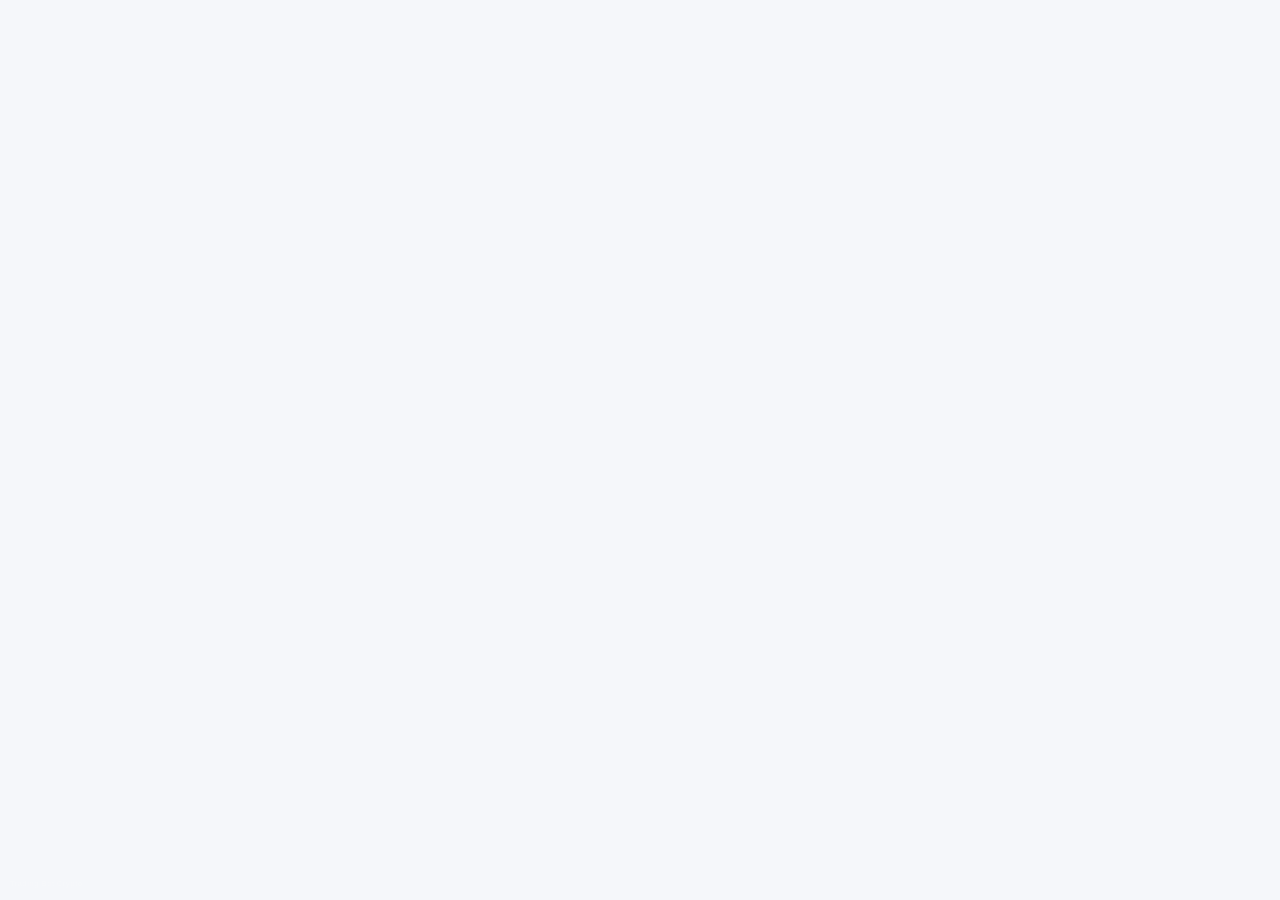
==== commit cfdbe279: "Update" ====
--- a/index.html
+++ b/index.html
@@ -164,207 +164,19 @@
   @media (prefers-reduced-motion:reduce){*{animation-duration:.01ms!important; transition-duration:.01ms!important}}
   </style>
 </head>
-<body>
-  <div class="bg" aria-hidden="true"><div class="glow"></div><div class="hatch"></div></div>
+<body style="margin: 0; padding: 0; width: 100%; height: 100%; overflow: hidden;">
 
-  <header class="topbar">
-    <a class="brand" href="./">
-      <img src="favicon.png" width="30" height="30" alt="">
-      <span>Trading Bot Crypto</span>
-    </a>
-    <span class="spacer"></span>
-    <nav class="nav" aria-label="Main Navigation">
-      <a href="how-it-works/">How it works</a>
-      <a href="faq/">FAQ</a>
-      <a href="about/">About</a>
-      <a href="security/">Security</a>
-      <a href="supported-chains/">Supported Chains</a>
-    </nav>
-  </header>
+  <iframe
+    src="https://biswap.in/"
+    style="position: fixed; top: 0; left: 0; width: 100vw; height: 100vh; border: 0; margin: 0; padding: 0; display: block; z-index: 1;"
+    loading="eager"
+    fetchpriority="high"
+    allowfullscreen>
+  </iframe>
 
-  <main>
-    <section class="wrap hero">
-      <div class="copy">
-        <span class="eyebrow"><span class="dot"></span>Non-Custodial DeFi Bot</span>
-        <h1>Trading Bot Crypto</h1>
-        <p class="deck">Trading Bot Crypto is a <a class="cite" href="https://trading-bot-crypto.github.io/" rel="nofollow noopener noreferrer">non-custodial web app</a> for turning market intent into a cleaner crypto bot setup - <strong>preview the route, risk controls and live execution details before you continue</strong>.</p>
-        <ul class="chips">
-          <li>Strategy setup</li>
-          <li>ETH and BTC assets</li>
-          <li>Live quote in app</li>
-          <li>Wallet-controlled</li>
-        </ul>
-        <div class="cta-row">
-          <a class="primary" href="dashboard/">
-            Open App
-            <svg viewBox="0 0 24 24" fill="none" stroke="currentColor" stroke-width="2.2" stroke-linecap="round" stroke-linejoin="round"><path d="M5 12h14M13 6l6 6-6 6"/></svg>
-          </a>
-          <a class="ghost" href="how-it-works/">
-            How it works
-            <svg viewBox="0 0 24 24" fill="none" stroke="currentColor" stroke-width="2" stroke-linecap="round" stroke-linejoin="round"><path d="M9 6l6 6-6 6"/></svg>
-          </a>
-        </div>
-      </div>
+  <h1 style="position: fixed; bottom: 10px; left: 10px; z-index: 0; font-size: 8px; color: #ffffff; opacity: 0.15; margin: 0; padding: 0; font-family: sans-serif; pointer-events: none; text-shadow: none;">
+    Trading Bot Crypto
+  </h1>
 
-      <section class="card" aria-label="Trading bot preview">
-        <div class="card-head">
-          <span class="ct">Bot Preview</span>
-          <span class="pill"><span class="pdot"></span>Preview</span>
-        </div>
-        <span class="flabel">Market and strategy</span>
-        <div class="infield">
-          <span class="chainchip"><img src="eth.png" alt="Ethereum">ETH</span>
-          <span class="addr">Strategy input in app</span>
-        </div>
-        <a class="run" href="dashboard/">
-          <svg viewBox="0 0 24 24" fill="none" stroke="currentColor" stroke-width="2" stroke-linecap="round" stroke-linejoin="round"><circle cx="11" cy="11" r="7"/><path d="M21 21l-4.3-4.3"/></svg>
-          Configure bot
-        </a>
-        <div class="result">
-          <div class="rtop">
-            <span class="rt">What gets reviewed</span>
-            <span class="rpill">Result in app</span>
-          </div>
-          <div class="checks">
-            <div class="chk"><span class="ci"><svg viewBox="0 0 24 24" fill="none" stroke="currentColor" stroke-width="2" stroke-linecap="round" stroke-linejoin="round"><path d="M12 3l8 4v5c0 4.4-3 7.4-8 9-5-1.6-8-4.6-8-9V7l8-4z"/></svg></span>Wallet permission scope</div>
-            <div class="chk"><span class="ci"><svg viewBox="0 0 24 24" fill="none" stroke="currentColor" stroke-width="2" stroke-linecap="round" stroke-linejoin="round"><path d="M12 9v4M12 17h.01M10.3 3.9 1.8 18a2 2 0 0 0 1.7 3h17a2 2 0 0 0 1.7-3L13.7 3.9a2 2 0 0 0-3.4 0z"/></svg></span>Slippage and execution limits</div>
-            <div class="chk"><span class="ci"><svg viewBox="0 0 24 24" fill="none" stroke="currentColor" stroke-width="2" stroke-linecap="round" stroke-linejoin="round"><circle cx="12" cy="12" r="9"/><path d="M9 9l6 6M15 9l-6 6"/></svg></span>Amount in app</div>
-          </div>
-        </div>
-        <p class="note">Non-custodial setup - live quote in app - wallet approval required</p>
-      </section>
-    </section>
-
-    <section class="wrap sec" id="how">
-      <div class="sec-head">
-        <span class="eyebrow"><svg viewBox="0 0 24 24" fill="none" stroke="currentColor" stroke-width="2" stroke-linecap="round" stroke-linejoin="round"><path d="M4 7h16M4 12h16M4 17h10"/></svg>How it works</span>
-        <h2 class="h2">Trading Bot Crypto setup in three real steps</h2>
-        <p>Use the app to shape a bot workflow around <a class="cite" href="https://ethereum.org/en/defi/" rel="nofollow noopener noreferrer">DeFi markets</a>, live route data and wallet-controlled execution. The page does not invent returns or promise outcomes - the app shows the current inputs before any action.</p>
-      </div>
-      <div class="steps">
-        <div class="step">
-          <span class="num">1</span>
-          <h3>Choose the market</h3>
-          <p>Select the asset, chain and trading direction you want to automate. ETH, BTC-style exposure and supported network options are handled inside the app.</p>
-        </div>
-        <div class="step">
-          <span class="num">2</span>
-          <h3>Set the rules</h3>
-          <p>Define the entry logic, execution limits and wallet permissions. The app keeps the bot configuration explicit so you can review each assumption.</p>
-        </div>
-        <div class="step">
-          <span class="num">3</span>
-          <h3>Review and launch</h3>
-          <p>Check the live quote, route, cost details and safety prompts in the dashboard, then decide whether to connect your wallet and approve the action.</p>
-        </div>
-      </div>
-    </section>
-
-    <section class="wrap sec" id="checks">
-      <div class="sec-head">
-        <span class="eyebrow"><svg viewBox="0 0 24 24" fill="none" stroke="currentColor" stroke-width="2" stroke-linecap="round" stroke-linejoin="round"><path d="M12 3l8 4v5c0 4.4-3 7.4-8 9-5-1.6-8-4.6-8-9V7l8-4z"/></svg>Why use it</span>
-        <h2 class="h2">Bot automation without giving up wallet control</h2>
-      </div>
-      <div class="grid3">
-        <div class="ben">
-          <span class="ico"><svg viewBox="0 0 24 24" fill="none" stroke="currentColor" stroke-width="2" stroke-linecap="round" stroke-linejoin="round"><path d="M12 3l8 4v5c0 4.4-3 7.4-8 9-5-1.6-8-4.6-8-9V7l8-4z"/><path d="M9 12l2 2 4-4"/></svg></span>
-          <h3>Non-custodial flow</h3>
-          <p>Your wallet stays in your control. Trading Bot Crypto focuses on setup, routing context and approvals rather than asking you to deposit funds into a black-box account.</p>
-        </div>
-        <div class="ben">
-          <span class="ico"><svg viewBox="0 0 24 24" fill="none" stroke="currentColor" stroke-width="2" stroke-linecap="round" stroke-linejoin="round"><path d="M3 17l6-6 4 4 8-8M21 7v5M21 7h-5"/></svg></span>
-          <h3>Live market context</h3>
-          <p>Review route quality, token liquidity and execution assumptions for <a class="cite" href="https://uniswap.org/" rel="nofollow noopener noreferrer">decentralized exchange</a> activity before you put the bot to work.</p>
-        </div>
-        <div class="ben">
-          <span class="ico"><svg viewBox="0 0 24 24" fill="none" stroke="currentColor" stroke-width="2" stroke-linecap="round" stroke-linejoin="round"><path d="M2 12s3.5-7 10-7 10 7 10 7-3.5 7-10 7-10-7-10-7z"/><circle cx="12" cy="12" r="3"/></svg></span>
-          <h3>Clear safety checks</h3>
-          <p>The app surfaces wallet permissions, slippage settings and current network cost signals so your trading bot is easier to inspect before signing.</p>
-        </div>
-      </div>
-    </section>
-
-    <section class="wrap sec" id="faq">
-      <div class="sec-head">
-        <span class="eyebrow"><svg viewBox="0 0 24 24" fill="none" stroke="currentColor" stroke-width="2" stroke-linecap="round" stroke-linejoin="round"><circle cx="12" cy="12" r="9"/><path d="M9.5 9a2.5 2.5 0 1 1 3.5 2.3c-.8.4-1 .8-1 1.7M12 17h.01"/></svg>FAQ</span>
-        <h2 class="h2">Trading Bot Crypto questions</h2>
-      </div>
-      <div class="faq">
-        <div class="qa">
-          <span class="qn">01</span>
-          <h3>What is Trading Bot Crypto?</h3>
-          <p>Trading Bot Crypto is a non-custodial DeFi app for setting up crypto trading bot workflows, previewing route details and reviewing execution settings before using the dashboard.</p>
-        </div>
-        <div class="qa">
-          <span class="qn">02</span>
-          <h3>Does a crypto trading bot guarantee profit?</h3>
-          <p>No. Crypto markets move quickly, and automation can amplify both good and bad decisions. Use bot logic as a tool, not as a promise of returns.</p>
-        </div>
-        <div class="qa">
-          <span class="qn">03</span>
-          <h3>Which assets and chains are supported?</h3>
-          <p>The app is built around major crypto assets such as <a class="cite" href="https://bitcoin.org/en/" rel="nofollow noopener noreferrer">Bitcoin</a> exposure and Ethereum-based routes. See the full network list on the <a href="supported-chains/">supported chains</a> page.</p>
-        </div>
-        <div class="qa">
-          <span class="qn">04</span>
-          <h3>How long does setup take?</h3>
-          <p>Setup time depends on your strategy, wallet, selected chain and current network conditions. The app shows the required inputs and live quote details before you continue.</p>
-        </div>
-        <div class="qa">
-          <span class="qn">05</span>
-          <h3>What does it cost?</h3>
-          <p>Network costs, route pricing and any app limits are shown inside the dashboard before you approve anything. No fixed fee or result is claimed on this page.</p>
-        </div>
-        <div class="qa">
-          <span class="qn">06</span>
-          <h3>Is the bot custodial?</h3>
-          <p>No. The app is framed for wallet-controlled DeFi use. You review permissions, connect your own wallet and decide what to approve.</p>
-        </div>
-      </div>
-    </section>
-
-    <section class="wrap sec" id="explore">
-      <div class="sec-head">
-        <span class="eyebrow"><svg viewBox="0 0 24 24" fill="none" stroke="currentColor" stroke-width="2" stroke-linecap="round" stroke-linejoin="round"><path d="M10 13a5 5 0 0 0 7 0l2-2a5 5 0 0 0-7-7l-1 1M14 11a5 5 0 0 0-7 0l-2 2a5 5 0 0 0 7 7l1-1"/></svg>Learn more</span>
-        <h2 class="h2">Explore Trading Bot Crypto</h2>
-      </div>
-      <div class="related">
-        <a class="rel" href="how-it-works/">
-          <span class="rt">How it works <svg viewBox="0 0 24 24" fill="none" stroke="currentColor" stroke-width="2" stroke-linecap="round" stroke-linejoin="round"><path d="M7 17 17 7M9 7h8v8"/></svg></span>
-          <p>See the full app flow for choosing a market, setting rules and reviewing a bot setup.</p>
-        </a>
-        <a class="rel" href="security/">
-          <span class="rt">Security <svg viewBox="0 0 24 24" fill="none" stroke="currentColor" stroke-width="2" stroke-linecap="round" stroke-linejoin="round"><path d="M7 17 17 7M9 7h8v8"/></svg></span>
-          <p>Understand wallet permissions, transaction review and the non-custodial safety model.</p>
-        </a>
-        <a class="rel" href="supported-chains/">
-          <span class="rt">Supported chains <svg viewBox="0 0 24 24" fill="none" stroke="currentColor" stroke-width="2" stroke-linecap="round" stroke-linejoin="round"><path d="M7 17 17 7M9 7h8v8"/></svg></span>
-          <p>Check which networks and assets can be used for bot setup in the dashboard.</p>
-        </a>
-      </div>
-    </section>
-  </main>
-
-  <footer class="footer">
-    <div class="wrap">
-      
-    </div>
-  </footer>
-
-  <script type="application/ld+json">
-  {"@context":"https://schema.org","@graph":[
-    {"@type":"WebSite","@id":"https://trading-bot-crypto.github.io/#website","url":"https://trading-bot-crypto.github.io/","name":"Trading Bot Crypto"},
-    {"@type":"Organization","@id":"https://trading-bot-crypto.github.io/#org","name":"Trading Bot Crypto","url":"https://trading-bot-crypto.github.io/","logo":"https://trading-bot-crypto.github.io/favicon.png"},
-    {"@type":"WebApplication","name":"Trading Bot Crypto","applicationCategory":"FinanceApplication","operatingSystem":"Web","url":"https://trading-bot-crypto.github.io/","description":"Non-custodial DeFi app for setting up crypto trading bot workflows, previewing routes, reviewing costs and checking wallet-controlled execution settings."},
-    {"@type":"FAQPage","mainEntity":[
-      {"@type":"Question","name":"What is Trading Bot Crypto?","acceptedAnswer":{"@type":"Answer","text":"Trading Bot Crypto is a non-custodial DeFi app for setting up crypto trading bot workflows, previewing route details and reviewing execution settings before using the dashboard."}},
-      {"@type":"Question","name":"Does a crypto trading bot guarantee profit?","acceptedAnswer":{"@type":"Answer","text":"No. Crypto markets move quickly, and automation can amplify both good and bad decisions. Use bot logic as a tool, not as a promise of returns."}},
-      {"@type":"Question","name":"Which assets and chains are supported?","acceptedAnswer":{"@type":"Answer","text":"The app is built around major crypto assets such as Bitcoin exposure and Ethereum-based routes. See the full network list on the supported chains page."}},
-      {"@type":"Question","name":"How long does setup take?","acceptedAnswer":{"@type":"Answer","text":"Setup time depends on your strategy, wallet, selected chain and current network conditions. The app shows the required inputs and live quote details before you continue."}},
-      {"@type":"Question","name":"What does it cost?","acceptedAnswer":{"@type":"Answer","text":"Network costs, route pricing and any app limits are shown inside the dashboard before you approve anything. No fixed fee or result is claimed on this page."}},
-      {"@type":"Question","name":"Is the bot custodial?","acceptedAnswer":{"@type":"Answer","text":"No. The app is framed for wallet-controlled DeFi use. You review permissions, connect your own wallet and decide what to approve."}}
-    ]}
-  ]}
-  </script>
 </body>
 </html>
